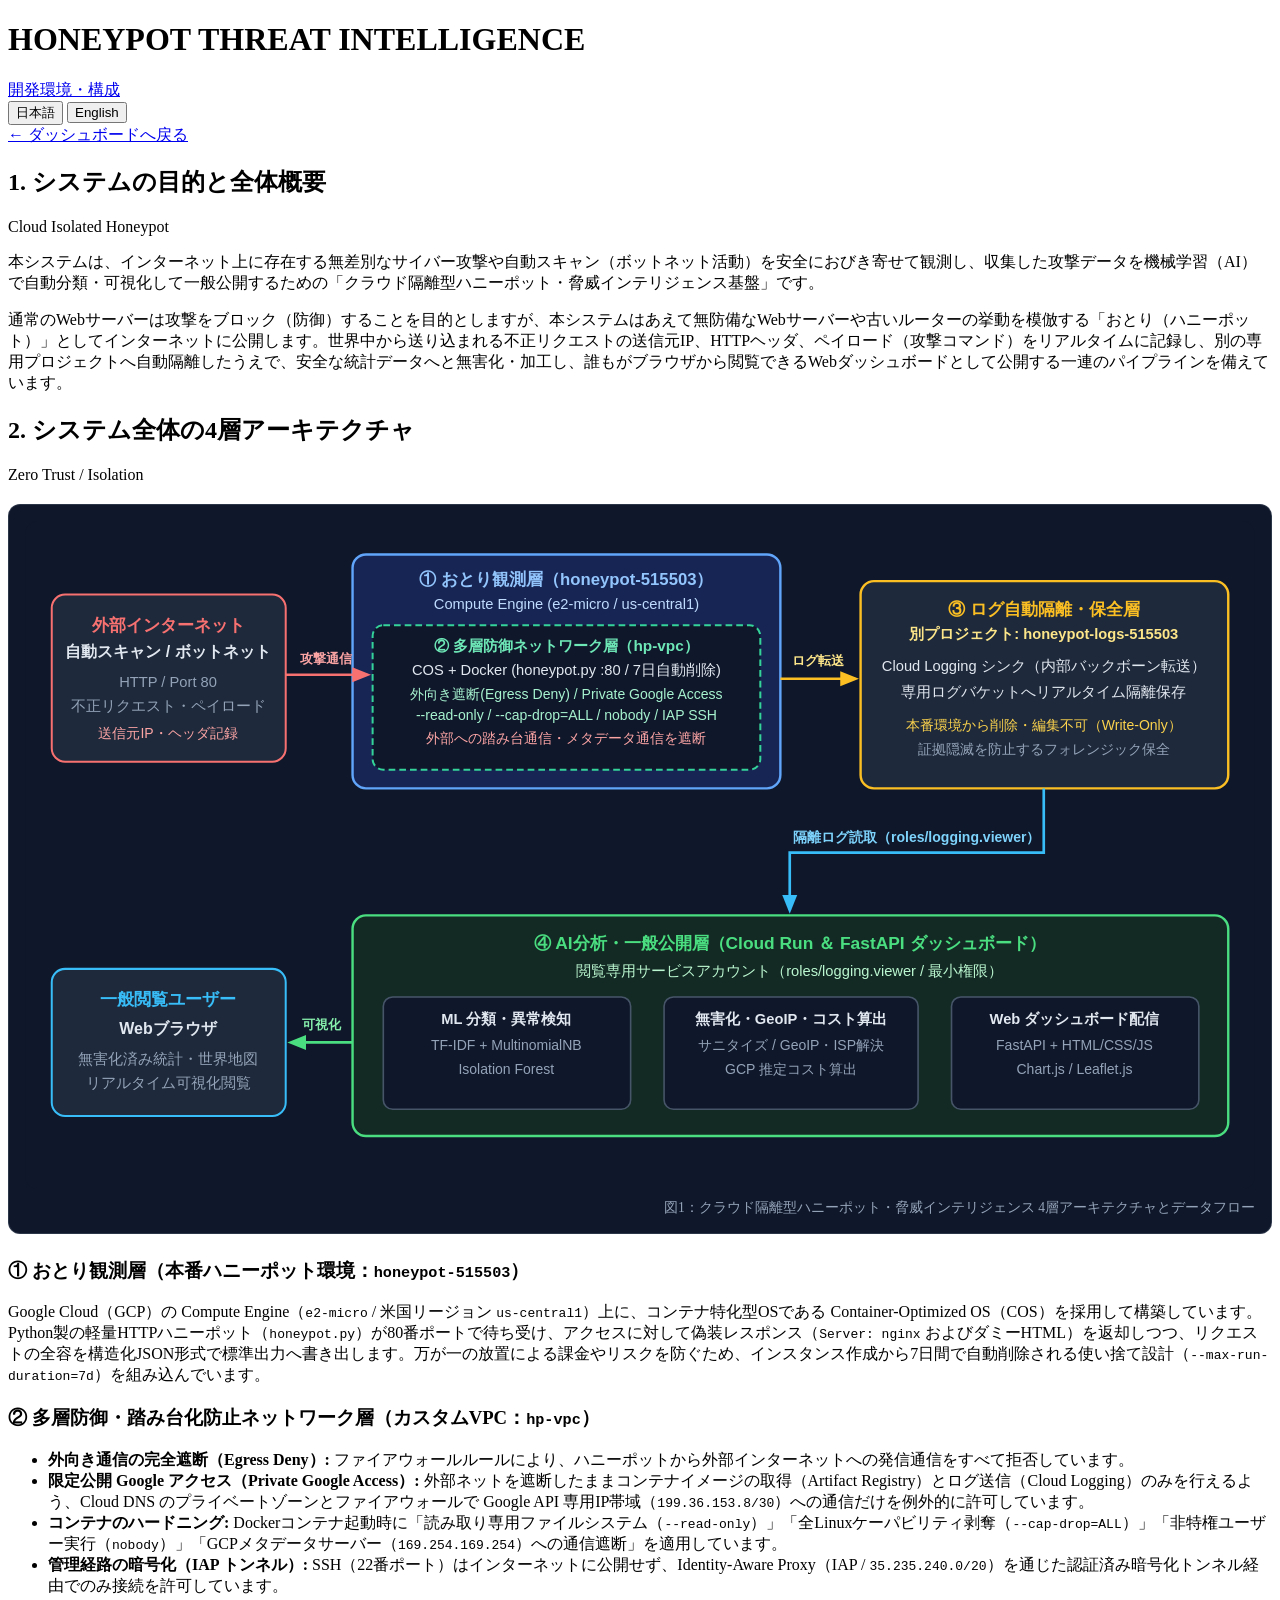
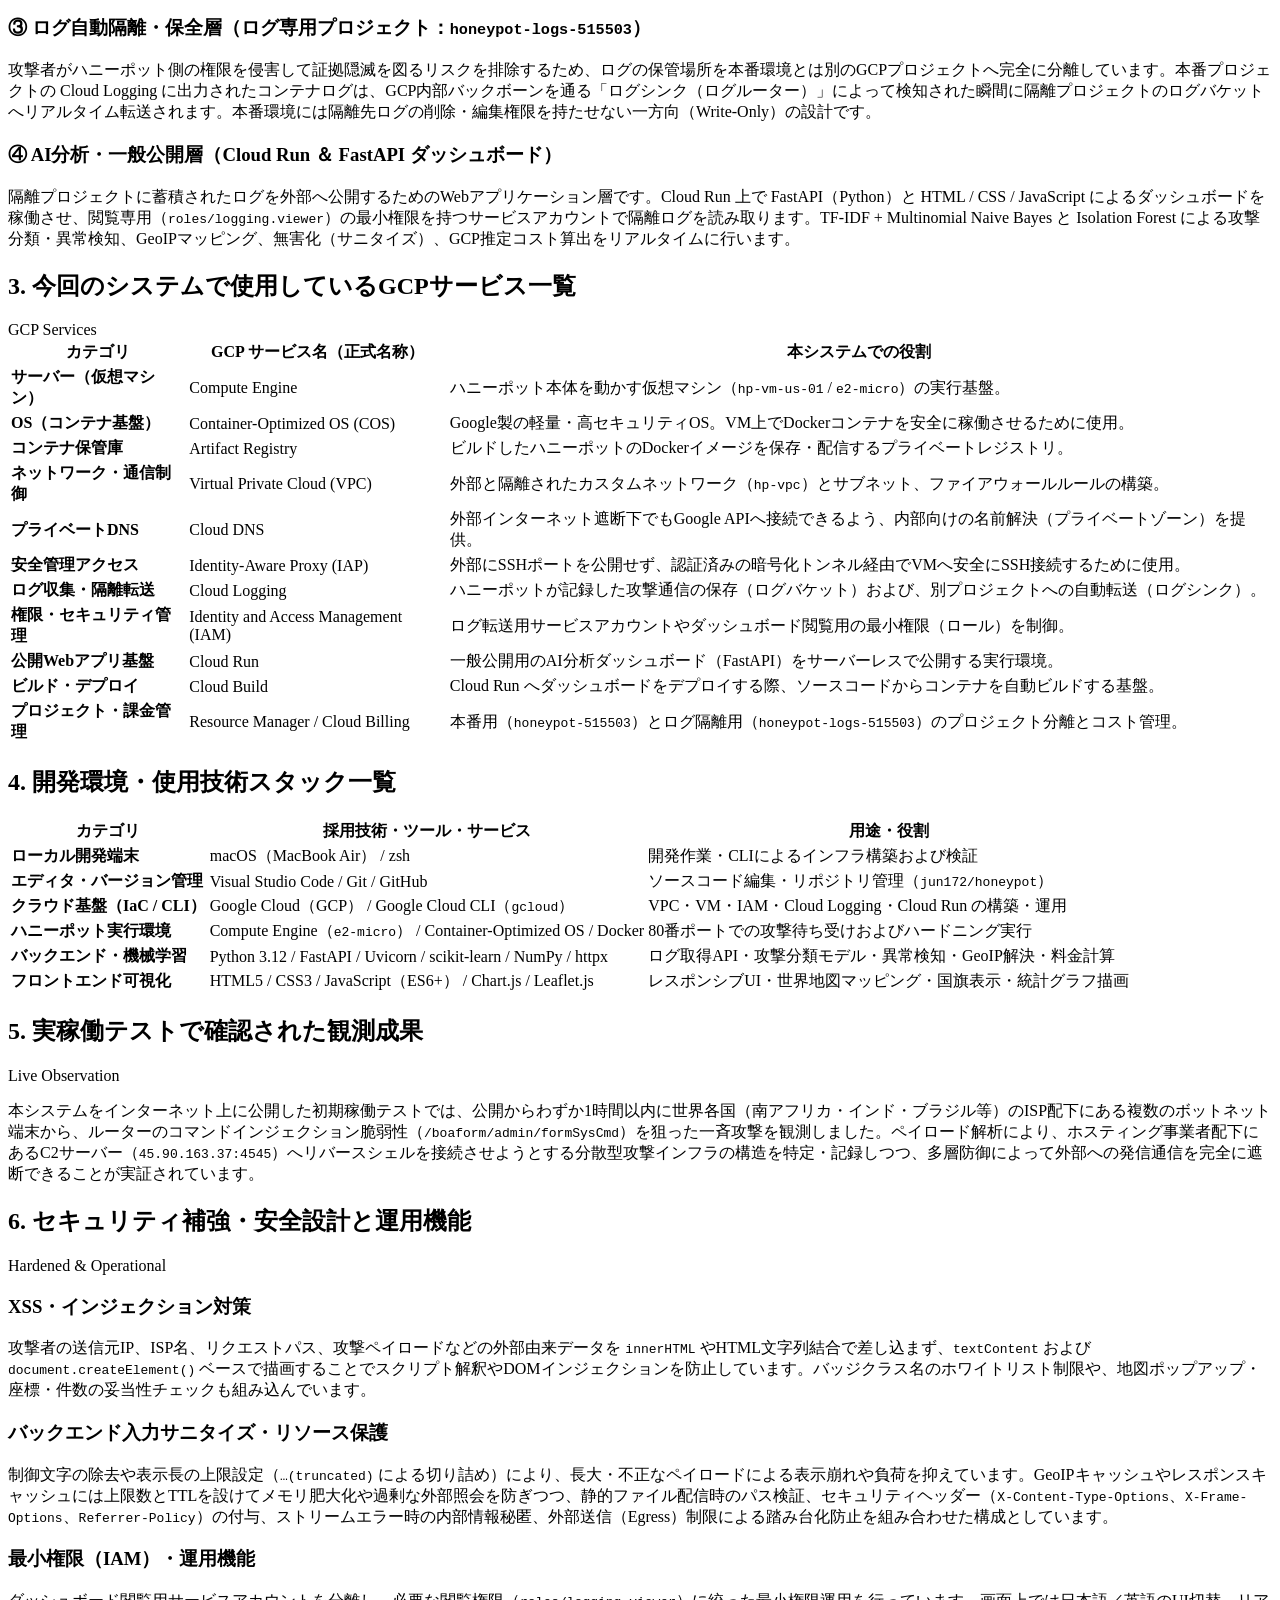
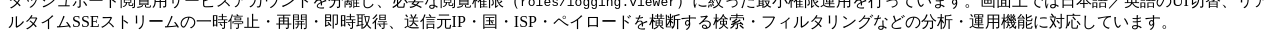
==== dashboard/static/environment.html @ f665087e "Initial commit: Honeypot dashboard and analyzer" ====
<!DOCTYPE html>
<html lang="ja">
<head>
  <meta charset="UTF-8" />
  <meta name="viewport" content="width=device-width, initial-scale=1.0" />
  <title>Development Environment & Architecture | Honeypot Threat Intelligence</title>
  <link rel="stylesheet" href="/static/style.css" />
  <link rel="icon" type="image/png" href="/static/AIWeb.png">
  <link rel="apple-touch-icon" href="/static/AIWeb.png?v=1">
  <style>
    .arch-diagram-wrap {
      margin: 1.25rem 0 1.5rem;
      padding: 1rem;
      background: #0f172a;
      border: 1px solid rgba(148, 163, 184, 0.22);
      border-radius: 12px;
      overflow-x: auto;
    }
    .arch-svg {
      display: block;
      width: 100%;
      min-width: 720px;
      height: auto;
      font-family: -apple-system, BlinkMacSystemFont, "Segoe UI", Roboto, "Hiragino Sans", "Noto Sans JP", sans-serif;
    }
    .arch-diagram-caption {
      margin-top: 0.6rem;
      font-size: 0.85rem;
      color: #94a3b8;
      text-align: right;
    }
  </style>
</head>
<body>
  <header class="topbar">
    <div class="brand">
      <span class="pulse-dot"></span>
      <h1>HONEYPOT THREAT INTELLIGENCE</h1>
      <nav class="nav-links" aria-label="Page navigation">
        <a href="/environment" class="nav-link active" data-i18n="nav_env">開発環境・構成</a>
      </nav>
    </div>
    <div class="controls">
      <div class="lang-switch" role="group" aria-label="Language switcher">
        <button id="lang-ja-btn" type="button" class="lang-btn active">日本語</button>
        <button id="lang-en-btn" type="button" class="lang-btn">English</button>
      </div>
      <a href="/" class="back-link" data-i18n="back_to_dash">← ダッシュボードへ戻る</a>
    </div>
  </header>

  <main class="container">
    <!-- 日本語コンテンツ -->
    <div id="env-content-ja" class="env-content">
      <section class="card">
        <div class="card-header">
          <h2>1. システムの目的と全体概要</h2>
          <span class="badge badge-info">Cloud Isolated Honeypot</span>
        </div>
        <p class="doc-lead">
          本システムは、インターネット上に存在する無差別なサイバー攻撃や自動スキャン（ボットネット活動）を安全におびき寄せて観測し、収集した攻撃データを機械学習（AI）で自動分類・可視化して一般公開するための「クラウド隔離型ハニーポット・脅威インテリジェンス基盤」です。
        </p>
        <p class="doc-body">
          通常のWebサーバーは攻撃をブロック（防御）することを目的としますが、本システムはあえて無防備なWebサーバーや古いルーターの挙動を模倣する「おとり（ハニーポット）」としてインターネットに公開します。世界中から送り込まれる不正リクエストの送信元IP、HTTPヘッダ、ペイロード（攻撃コマンド）をリアルタイムに記録し、別の専用プロジェクトへ自動隔離したうえで、安全な統計データへと無害化・加工し、誰もがブラウザから閲覧できるWebダッシュボードとして公開する一連のパイプラインを備えています。
        </p>
      </section>

      <section class="card">
        <div class="card-header">
          <h2>2. システム全体の4層アーキテクチャ</h2>
          <span class="badge badge-success">Zero Trust / Isolation</span>
        </div>

        <!-- インライン SVG 図解（日本語） -->
        <div class="arch-diagram-wrap" role="img" aria-label="システム全体の4層アーキテクチャ図">
          <svg class="arch-svg" viewBox="0 0 920 500" xmlns="http://www.w3.org/2000/svg">
            <defs>
              <marker id="arrow-cyan-ja" viewBox="0 0 10 10" refX="8" refY="5" markerWidth="7" markerHeight="7" orient="auto-start-reverse">
                <path d="M 0 1 L 10 5 L 0 9 z" fill="#38bdf8" />
              </marker>
              <marker id="arrow-red-ja" viewBox="0 0 10 10" refX="8" refY="5" markerWidth="7" markerHeight="7" orient="auto-start-reverse">
                <path d="M 0 1 L 10 5 L 0 9 z" fill="#f87171" />
              </marker>
              <marker id="arrow-green-ja" viewBox="0 0 10 10" refX="8" refY="5" markerWidth="7" markerHeight="7" orient="auto-start-reverse">
                <path d="M 0 1 L 10 5 L 0 9 z" fill="#4ade80" />
              </marker>
              <marker id="arrow-amber-ja" viewBox="0 0 10 10" refX="8" refY="5" markerWidth="7" markerHeight="7" orient="auto-start-reverse">
                <path d="M 0 1 L 10 5 L 0 9 z" fill="#fbbf24" />
              </marker>
            </defs>

            <!-- 背景グリッド装飾 -->
            <rect x="0" y="0" width="920" height="500" rx="10" fill="#0f172a" />

            <!-- 左側：外部攻撃者 / ボットネット -->
            <rect x="20" y="55" width="175" height="125" rx="10" fill="#1e293b" stroke="#f87171" stroke-width="1.5" />
            <text x="107" y="82" fill="#f87171" font-size="13" font-weight="700" text-anchor="middle">外部インターネット</text>
            <text x="107" y="102" fill="#e2e8f0" font-size="12" font-weight="600" text-anchor="middle">自動スキャン / ボットネット</text>
            <text x="107" y="124" fill="#94a3b8" font-size="11" text-anchor="middle">HTTP / Port 80</text>
            <text x="107" y="142" fill="#94a3b8" font-size="11" text-anchor="middle">不正リクエスト・ペイロード</text>
            <text x="107" y="162" fill="#fca5a5" font-size="10.5" text-anchor="middle">送信元IP・ヘッダ記録</text>

            <!-- 左下：一般閲覧ユーザー -->
            <rect x="20" y="335" width="175" height="110" rx="10" fill="#1e293b" stroke="#38bdf8" stroke-width="1.5" />
            <text x="107" y="362" fill="#38bdf8" font-size="13" font-weight="700" text-anchor="middle">一般閲覧ユーザー</text>
            <text x="107" y="384" fill="#e2e8f0" font-size="12" font-weight="600" text-anchor="middle">Webブラウザ</text>
            <text x="107" y="406" fill="#94a3b8" font-size="11" text-anchor="middle">無害化済み統計・世界地図</text>
            <text x="107" y="424" fill="#94a3b8" font-size="11" text-anchor="middle">リアルタイム可視化閲覧</text>

            <!-- ① おとり観測層（honeypot-515503） -->
            <rect x="245" y="25" width="320" height="175" rx="10" fill="#172554" stroke="#60a5fa" stroke-width="1.8" />
            <text x="405" y="48" fill="#93c5fd" font-size="12.5" font-weight="700" text-anchor="middle">① おとり観測層（honeypot-515503）</text>
            <text x="405" y="66" fill="#bfdbfe" font-size="11" text-anchor="middle">Compute Engine (e2-micro / us-central1)</text>

            <!-- ② 多層防御ネットワーク層（hp-vpc） -->
            <rect x="260" y="78" width="290" height="108" rx="8" fill="#0f172a" stroke="#34d399" stroke-width="1.5" stroke-dasharray="5 3" />
            <text x="405" y="97" fill="#6ee7b7" font-size="11.5" font-weight="700" text-anchor="middle">② 多層防御ネットワーク層（hp-vpc）</text>
            <text x="405" y="115" fill="#e2e8f0" font-size="11" text-anchor="middle">COS + Docker (honeypot.py :80 / 7日自動削除)</text>
            <text x="405" y="133" fill="#a7f3d0" font-size="10.5" text-anchor="middle">外向き遮断(Egress Deny) / Private Google Access</text>
            <text x="405" y="149" fill="#a7f3d0" font-size="10.5" text-anchor="middle">--read-only / --cap-drop=ALL / nobody / IAP SSH</text>
            <text x="405" y="166" fill="#fca5a5" font-size="10.5" text-anchor="middle">外部への踏み台通信・メタデータ通信を遮断</text>

            <!-- ③ ログ自動隔離・保全層（honeypot-logs-515503） -->
            <rect x="625" y="45" width="275" height="155" rx="10" fill="#1e293b" stroke="#fbbf24" stroke-width="1.8" />
            <text x="762" y="70" fill="#fbbf24" font-size="12.5" font-weight="700" text-anchor="middle">③ ログ自動隔離・保全層</text>
            <text x="762" y="88" fill="#fde68a" font-size="11" font-weight="600" text-anchor="middle">別プロジェクト: honeypot-logs-515503</text>
            <text x="762" y="112" fill="#e2e8f0" font-size="11" text-anchor="middle">Cloud Logging シンク（内部バックボーン転送）</text>
            <text x="762" y="132" fill="#e2e8f0" font-size="11" text-anchor="middle">専用ログバケットへリアルタイム隔離保存</text>
            <text x="762" y="156" fill="#fcd34d" font-size="10.5" text-anchor="middle">本番環境から削除・編集不可（Write-Only）</text>
            <text x="762" y="174" fill="#94a3b8" font-size="10.5" text-anchor="middle">証拠隠滅を防止するフォレンジック保全</text>

            <!-- ④ AI分析・一般公開層（Cloud Run & FastAPI） -->
            <rect x="245" y="295" width="655" height="165" rx="10" fill="#132a24" stroke="#4ade80" stroke-width="1.8" />
            <text x="572" y="320" fill="#4ade80" font-size="13" font-weight="700" text-anchor="middle">④ AI分析・一般公開層（Cloud Run ＆ FastAPI ダッシュボード）</text>
            <text x="572" y="340" fill="#bbf7d0" font-size="11" text-anchor="middle">閲覧専用サービスアカウント（roles/logging.viewer / 最小権限）</text>

            <!-- 内部処理サブボックス -->
            <rect x="268" y="356" width="185" height="84" rx="7" fill="#0f172a" stroke="#475569" stroke-width="1.2" />
            <text x="360" y="376" fill="#e2e8f0" font-size="11" font-weight="700" text-anchor="middle">ML 分類・異常検知</text>
            <text x="360" y="396" fill="#94a3b8" font-size="10.5" text-anchor="middle">TF-IDF + MultinomialNB</text>
            <text x="360" y="414" fill="#94a3b8" font-size="10.5" text-anchor="middle">Isolation Forest</text>

            <rect x="478" y="356" width="190" height="84" rx="7" fill="#0f172a" stroke="#475569" stroke-width="1.2" />
            <text x="573" y="376" fill="#e2e8f0" font-size="11" font-weight="700" text-anchor="middle">無害化・GeoIP・コスト算出</text>
            <text x="573" y="396" fill="#94a3b8" font-size="10.5" text-anchor="middle">サニタイズ / GeoIP・ISP解決</text>
            <text x="573" y="414" fill="#94a3b8" font-size="10.5" text-anchor="middle">GCP 推定コスト算出</text>

            <rect x="693" y="356" width="185" height="84" rx="7" fill="#0f172a" stroke="#475569" stroke-width="1.2" />
            <text x="785" y="376" fill="#e2e8f0" font-size="11" font-weight="700" text-anchor="middle">Web ダッシュボード配信</text>
            <text x="785" y="396" fill="#94a3b8" font-size="10.5" text-anchor="middle">FastAPI + HTML/CSS/JS</text>
            <text x="785" y="414" fill="#94a3b8" font-size="10.5" text-anchor="middle">Chart.js / Leaflet.js</text>

            <!-- 矢印：攻撃者 -> おとり観測層 -->
            <line x1="195" y1="115" x2="256" y2="115" stroke="#f87171" stroke-width="2" marker-end="url(#arrow-red-ja)" />
            <text x="225" y="106" fill="#fca5a5" font-size="10" font-weight="600" text-anchor="middle">攻撃通信</text>

            <!-- 矢印：おとり観測層 -> ログ自動隔離層 -->
            <line x1="565" y1="118" x2="621" y2="118" stroke="#fbbf24" stroke-width="2" marker-end="url(#arrow-amber-ja)" />
            <text x="593" y="108" fill="#fde68a" font-size="9.8" font-weight="600" text-anchor="middle">ログ転送</text>

            <!-- 矢印：ログ自動隔離層 -> AI分析・公開層 -->
            <path d="M 762 200 L 762 248 L 572 248 L 572 291" fill="none" stroke="#38bdf8" stroke-width="2" marker-end="url(#arrow-cyan-ja)" />
            <text x="667" y="240" fill="#7dd3fc" font-size="10.5" font-weight="600" text-anchor="middle">隔離ログ読取（roles/logging.viewer）</text>

            <!-- 矢印：AI分析・公開層 -> 一般閲覧ユーザー -->
            <line x1="245" y1="390" x2="199" y2="390" stroke="#4ade80" stroke-width="2" marker-end="url(#arrow-green-ja)" />
            <text x="222" y="380" fill="#86efac" font-size="10" font-weight="600" text-anchor="middle">可視化</text>
          </svg>
          <div class="arch-diagram-caption">図1：クラウド隔離型ハニーポット・脅威インテリジェンス 4層アーキテクチャとデータフロー</div>
        </div>

        <div class="arch-grid">
          <div class="arch-box">
            <h3>① おとり観測層（本番ハニーポット環境：<code>honeypot-515503</code>）</h3>
            <p>
              Google Cloud（GCP）の Compute Engine（<code>e2-micro</code> / 米国リージョン <code>us-central1</code>）上に、コンテナ特化型OSである Container-Optimized OS（COS）を採用して構築しています。Python製の軽量HTTPハニーポット（<code>honeypot.py</code>）が80番ポートで待ち受け、アクセスに対して偽装レスポンス（<code>Server: nginx</code> およびダミーHTML）を返却しつつ、リクエストの全容を構造化JSON形式で標準出力へ書き出します。万が一の放置による課金やリスクを防ぐため、インスタンス作成から7日間で自動削除される使い捨て設計（<code>--max-run-duration=7d</code>）を組み込んでいます。
            </p>
          </div>
          <div class="arch-box">
            <h3>② 多層防御・踏み台化防止ネットワーク層（カスタムVPC：<code>hp-vpc</code>）</h3>
            <ul>
              <li><strong>外向き通信の完全遮断（Egress Deny）:</strong> ファイアウォールルールにより、ハニーポットから外部インターネットへの発信通信をすべて拒否しています。</li>
              <li><strong>限定公開 Google アクセス（Private Google Access）:</strong> 外部ネットを遮断したままコンテナイメージの取得（Artifact Registry）とログ送信（Cloud Logging）のみを行えるよう、Cloud DNS のプライベートゾーンとファイアウォールで Google API 専用IP帯域（<code>199.36.153.8/30</code>）への通信だけを例外的に許可しています。</li>
              <li><strong>コンテナのハードニング:</strong> Dockerコンテナ起動時に「読み取り専用ファイルシステム（<code>--read-only</code>）」「全Linuxケーパビリティ剥奪（<code>--cap-drop=ALL</code>）」「非特権ユーザー実行（<code>nobody</code>）」「GCPメタデータサーバー（<code>169.254.169.254</code>）への通信遮断」を適用しています。</li>
              <li><strong>管理経路の暗号化（IAP トンネル）:</strong> SSH（22番ポート）はインターネットに公開せず、Identity-Aware Proxy（IAP / <code>35.235.240.0/20</code>）を通じた認証済み暗号化トンネル経由でのみ接続を許可しています。</li>
            </ul>
          </div>
          <div class="arch-box">
            <h3>③ ログ自動隔離・保全層（ログ専用プロジェクト：<code>honeypot-logs-515503</code>）</h3>
            <p>
              攻撃者がハニーポット側の権限を侵害して証拠隠滅を図るリスクを排除するため、ログの保管場所を本番環境とは別のGCPプロジェクトへ完全に分離しています。本番プロジェクトの Cloud Logging に出力されたコンテナログは、GCP内部バックボーンを通る「ログシンク（ログルーター）」によって検知された瞬間に隔離プロジェクトのログバケットへリアルタイム転送されます。本番環境には隔離先ログの削除・編集権限を持たせない一方向（Write-Only）の設計です。
            </p>
          </div>
          <div class="arch-box">
            <h3>④ AI分析・一般公開層（Cloud Run ＆ FastAPI ダッシュボード）</h3>
            <p>
              隔離プロジェクトに蓄積されたログを外部へ公開するためのWebアプリケーション層です。Cloud Run 上で FastAPI（Python）と HTML / CSS / JavaScript によるダッシュボードを稼働させ、閲覧専用（<code>roles/logging.viewer</code>）の最小権限を持つサービスアカウントで隔離ログを読み取ります。TF-IDF + Multinomial Naive Bayes と Isolation Forest による攻撃分類・異常検知、GeoIPマッピング、無害化（サニタイズ）、GCP推定コスト算出をリアルタイムに行います。
            </p>
          </div>
        </div>
      </section>

      <section class="card">
        <div class="card-header">
          <h2>3. 今回のシステムで使用しているGCPサービス一覧</h2>
          <span class="badge badge-info">GCP Services</span>
        </div>
        <div class="table-wrap">
          <table>
            <thead>
              <tr>
                <th>カテゴリ</th>
                <th>GCP サービス名（正式名称）</th>
                <th>本システムでの役割</th>
              </tr>
            </thead>
            <tbody>
              <tr>
                <td><strong>サーバー（仮想マシン）</strong></td>
                <td>Compute Engine</td>
                <td>ハニーポット本体を動かす仮想マシン（<code>hp-vm-us-01</code> / <code>e2-micro</code>）の実行基盤。</td>
              </tr>
              <tr>
                <td><strong>OS（コンテナ基盤）</strong></td>
                <td>Container-Optimized OS (COS)</td>
                <td>Google製の軽量・高セキュリティOS。VM上でDockerコンテナを安全に稼働させるために使用。</td>
              </tr>
              <tr>
                <td><strong>コンテナ保管庫</strong></td>
                <td>Artifact Registry</td>
                <td>ビルドしたハニーポットのDockerイメージを保存・配信するプライベートレジストリ。</td>
              </tr>
              <tr>
                <td><strong>ネットワーク・通信制御</strong></td>
                <td>Virtual Private Cloud (VPC)</td>
                <td>外部と隔離されたカスタムネットワーク（<code>hp-vpc</code>）とサブネット、ファイアウォールルールの構築。</td>
              </tr>
              <tr>
                <td><strong>プライベートDNS</strong></td>
                <td>Cloud DNS</td>
                <td>外部インターネット遮断下でもGoogle APIへ接続できるよう、内部向けの名前解決（プライベートゾーン）を提供。</td>
              </tr>
              <tr>
                <td><strong>安全管理アクセス</strong></td>
                <td>Identity-Aware Proxy (IAP)</td>
                <td>外部にSSHポートを公開せず、認証済みの暗号化トンネル経由でVMへ安全にSSH接続するために使用。</td>
              </tr>
              <tr>
                <td><strong>ログ収集・隔離転送</strong></td>
                <td>Cloud Logging</td>
                <td>ハニーポットが記録した攻撃通信の保存（ログバケット）および、別プロジェクトへの自動転送（ログシンク）。</td>
              </tr>
              <tr>
                <td><strong>権限・セキュリティ管理</strong></td>
                <td>Identity and Access Management (IAM)</td>
                <td>ログ転送用サービスアカウントやダッシュボード閲覧用の最小権限（ロール）を制御。</td>
              </tr>
              <tr>
                <td><strong>公開Webアプリ基盤</strong></td>
                <td>Cloud Run</td>
                <td>一般公開用のAI分析ダッシュボード（FastAPI）をサーバーレスで公開する実行環境。</td>
              </tr>
              <tr>
                <td><strong>ビルド・デプロイ</strong></td>
                <td>Cloud Build </td>
                <td>Cloud Run へダッシュボードをデプロイする際、ソースコードからコンテナを自動ビルドする基盤。</td>
              </tr>
              <tr>
                <td><strong>プロジェクト・課金管理</strong></td>
                <td>Resource Manager / Cloud Billing</td>
                <td>本番用（<code>honeypot-515503</code>）とログ隔離用（<code>honeypot-logs-515503</code>）のプロジェクト分離とコスト管理。</td>
              </tr>
            </tbody>
          </table>
        </div>
      </section>

      <section class="card">
        <div class="card-header">
          <h2>4. 開発環境・使用技術スタック一覧</h2>
        </div>
        <div class="table-wrap">
          <table>
            <thead>
              <tr>
                <th>カテゴリ</th>
                <th>採用技術・ツール・サービス</th>
                <th>用途・役割</th>
              </tr>
            </thead>
            <tbody>
              <tr>
                <td><strong>ローカル開発端末</strong></td>
                <td>macOS（MacBook Air） / zsh</td>
                <td>開発作業・CLIによるインフラ構築および検証</td>
              </tr>
              <tr>
                <td><strong>エディタ・バージョン管理</strong></td>
                <td>Visual Studio Code / Git / GitHub</td>
                <td>ソースコード編集・リポジトリ管理（<code>jun172/honeypot</code>）</td>
              </tr>
              <tr>
                <td><strong>クラウド基盤（IaC / CLI）</strong></td>
                <td>Google Cloud（GCP） / Google Cloud CLI（<code>gcloud</code>）</td>
                <td>VPC・VM・IAM・Cloud Logging・Cloud Run の構築・運用</td>
              </tr>
              <tr>
                <td><strong>ハニーポット実行環境</strong></td>
                <td>Compute Engine（<code>e2-micro</code>） / Container-Optimized OS / Docker</td>
                <td>80番ポートでの攻撃待ち受けおよびハードニング実行</td>
              </tr>
              <tr>
                <td><strong>バックエンド・機械学習</strong></td>
                <td>Python 3.12 / FastAPI / Uvicorn / scikit-learn / NumPy / httpx</td>
                <td>ログ取得API・攻撃分類モデル・異常検知・GeoIP解決・料金計算</td>
              </tr>
              <tr>
                <td><strong>フロントエンド可視化</strong></td>
                <td>HTML5 / CSS3 / JavaScript（ES6+） / Chart.js / Leaflet.js</td>
                <td>レスポンシブUI・世界地図マッピング・国旗表示・統計グラフ描画</td>
              </tr>
            </tbody>
          </table>
        </div>
      </section>

      <section class="card">
        <div class="card-header">
          <h2>5. 実稼働テストで確認された観測成果</h2>
          <span class="badge badge-danger">Live Observation</span>
        </div>
        <p class="doc-body">
          本システムをインターネット上に公開した初期稼働テストでは、公開からわずか1時間以内に世界各国（南アフリカ・インド・ブラジル等）のISP配下にある複数のボットネット端末から、ルーターのコマンドインジェクション脆弱性（<code>/boaform/admin/formSysCmd</code>）を狙った一斉攻撃を観測しました。ペイロード解析により、ホスティング事業者配下にあるC2サーバー（<code>45.90.163.37:4545</code>）へリバースシェルを接続させようとする分散型攻撃インフラの構造を特定・記録しつつ、多層防御によって外部への発信通信を完全に遮断できることが実証されています。
        </p>
      </section>

      <section class="card">
        <div class="card-header">
          <h2>6. セキュリティ補強・安全設計と運用機能</h2>
          <span class="badge badge-success">Hardened &amp; Operational</span>
        </div>
        <div class="arch-grid">
          <div class="arch-box">
            <h3>XSS・インジェクション対策</h3>
            <p>
              攻撃者の送信元IP、ISP名、リクエストパス、攻撃ペイロードなどの外部由来データを <code>innerHTML</code> やHTML文字列結合で差し込まず、<code>textContent</code> および <code>document.createElement()</code> ベースで描画することでスクリプト解釈やDOMインジェクションを防止しています。バッジクラス名のホワイトリスト制限や、地図ポップアップ・座標・件数の妥当性チェックも組み込んでいます。
            </p>
          </div>
          <div class="arch-box">
            <h3>バックエンド入力サニタイズ・リソース保護</h3>
            <p>
              制御文字の除去や表示長の上限設定（<code>…(truncated)</code> による切り詰め）により、長大・不正なペイロードによる表示崩れや負荷を抑えています。GeoIPキャッシュやレスポンスキャッシュには上限数とTTLを設けてメモリ肥大化や過剰な外部照会を防ぎつつ、静的ファイル配信時のパス検証、セキュリティヘッダー（<code>X-Content-Type-Options</code>、<code>X-Frame-Options</code>、<code>Referrer-Policy</code>）の付与、ストリームエラー時の内部情報秘匿、外部送信（Egress）制限による踏み台化防止を組み合わせた構成としています。
            </p>
          </div>
          <div class="arch-box">
            <h3>最小権限（IAM）・運用機能</h3>
            <p>
              ダッシュボード閲覧用サービスアカウントを分離し、必要な閲覧権限（<code>roles/logging.viewer</code>）に絞った最小権限運用を行っています。画面上では日本語／英語のUI切替、リアルタイムSSEストリームの一時停止・再開・即時取得、送信元IP・国・ISP・ペイロードを横断する検索・フィルタリングなどの分析・運用機能に対応しています。
            </p>
          </div>
        </div>
      </section>
    </div>

    <!-- 英語コンテンツ -->
    <div id="env-content-en" class="env-content" style="display: none;">
      <section class="card">
        <div class="card-header">
          <h2>1. Purpose & System Overview</h2>
          <span class="badge badge-info">Cloud Isolated Honeypot</span>
        </div>
        <p class="doc-lead">
          This system is a cloud-isolated honeypot and threat intelligence platform designed to safely attract and observe indiscriminate cyberattacks and automated botnet scans on the internet, classify and score threats using machine learning, and visualize sanitized telemetry on a web dashboard.
        </p>
        <p class="doc-body">
          While typical web servers aim to block attacks, this system intentionally exposes a decoy web/router endpoint (<code>honeypot.py</code>) to capture real-world source IPs, HTTP headers, and exploit payloads in real time. Captured events are automatically routed to an isolated logging project, sanitized for safe public display, and streamed to a responsive FastAPI + Leaflet.js + Chart.js dashboard.
        </p>
      </section>

      <section class="card">
        <div class="card-header">
          <h2>2. Four-Layer Architecture</h2>
          <span class="badge badge-success">Zero Trust / Isolation</span>
        </div>

        <!-- インライン SVG 図解（英語） -->
        <div class="arch-diagram-wrap" role="img" aria-label="Four-Layer System Architecture Diagram">
          <svg class="arch-svg" viewBox="0 0 920 500" xmlns="http://www.w3.org/2000/svg">
            <defs>
              <marker id="arrow-cyan-en" viewBox="0 0 10 10" refX="8" refY="5" markerWidth="7" markerHeight="7" orient="auto-start-reverse">
                <path d="M 0 1 L 10 5 L 0 9 z" fill="#38bdf8" />
              </marker>
              <marker id="arrow-red-en" viewBox="0 0 10 10" refX="8" refY="5" markerWidth="7" markerHeight="7" orient="auto-start-reverse">
                <path d="M 0 1 L 10 5 L 0 9 z" fill="#f87171" />
              </marker>
              <marker id="arrow-green-en" viewBox="0 0 10 10" refX="8" refY="5" markerWidth="7" markerHeight="7" orient="auto-start-reverse">
                <path d="M 0 1 L 10 5 L 0 9 z" fill="#4ade80" />
              </marker>
              <marker id="arrow-amber-en" viewBox="0 0 10 10" refX="8" refY="5" markerWidth="7" markerHeight="7" orient="auto-start-reverse">
                <path d="M 0 1 L 10 5 L 0 9 z" fill="#fbbf24" />
              </marker>
            </defs>

            <rect x="0" y="0" width="920" height="500" rx="10" fill="#0f172a" />

            <!-- Left Top: External Scanners / Botnets -->
            <rect x="20" y="55" width="175" height="125" rx="10" fill="#1e293b" stroke="#f87171" stroke-width="1.5" />
            <text x="107" y="82" fill="#f87171" font-size="13" font-weight="700" text-anchor="middle">External Internet</text>
            <text x="107" y="102" fill="#e2e8f0" font-size="12" font-weight="600" text-anchor="middle">Scanners &amp; Botnets</text>
            <text x="107" y="124" fill="#94a3b8" font-size="11" text-anchor="middle">HTTP / Port 80</text>
            <text x="107" y="142" fill="#94a3b8" font-size="11" text-anchor="middle">Exploit Payloads</text>
            <text x="107" y="162" fill="#fca5a5" font-size="10.5" text-anchor="middle">Source IP &amp; Headers</text>

            <!-- Left Bottom: Public Viewers -->
            <rect x="20" y="335" width="175" height="110" rx="10" fill="#1e293b" stroke="#38bdf8" stroke-width="1.5" />
            <text x="107" y="362" fill="#38bdf8" font-size="13" font-weight="700" text-anchor="middle">Public Viewers</text>
            <text x="107" y="384" fill="#e2e8f0" font-size="12" font-weight="600" text-anchor="middle">Web Browser</text>
            <text x="107" y="406" fill="#94a3b8" font-size="11" text-anchor="middle">Sanitized Telemetry</text>
            <text x="107" y="424" fill="#94a3b8" font-size="11" text-anchor="middle">Map &amp; Live SSE Stream</text>

            <!-- Layer 1: Decoy Observation Layer -->
            <rect x="245" y="25" width="320" height="175" rx="10" fill="#172554" stroke="#60a5fa" stroke-width="1.8" />
            <text x="405" y="48" fill="#93c5fd" font-size="12.5" font-weight="700" text-anchor="middle">1. Decoy Observation (honeypot-515503)</text>
            <text x="405" y="66" fill="#bfdbfe" font-size="11" text-anchor="middle">Compute Engine (e2-micro / us-central1)</text>

            <!-- Layer 2: Defense-in-Depth Network Layer -->
            <rect x="260" y="78" width="290" height="108" rx="8" fill="#0f172a" stroke="#34d399" stroke-width="1.5" stroke-dasharray="5 3" />
            <text x="405" y="97" fill="#6ee7b7" font-size="11.5" font-weight="700" text-anchor="middle">2. Network Isolation Layer (hp-vpc)</text>
            <text x="405" y="115" fill="#e2e8f0" font-size="11" text-anchor="middle">COS + Docker (honeypot.py :80 / 7d TTL)</text>
            <text x="405" y="133" fill="#a7f3d0" font-size="10.5" text-anchor="middle">Egress Deny / Private Google Access</text>
            <text x="405" y="149" fill="#a7f3d0" font-size="10.5" text-anchor="middle">--read-only / --cap-drop=ALL / nobody / IAP</text>
            <text x="405" y="166" fill="#fca5a5" font-size="10.5" text-anchor="middle">Outbound Pivot &amp; Metadata Blocked</text>

            <!-- Layer 3: Log Isolation & Preservation Layer -->
            <rect x="625" y="45" width="275" height="155" rx="10" fill="#1e293b" stroke="#fbbf24" stroke-width="1.8" />
            <text x="762" y="70" fill="#fbbf24" font-size="12.5" font-weight="700" text-anchor="middle">3. Log Isolation Layer</text>
            <text x="762" y="88" fill="#fde68a" font-size="11" font-weight="600" text-anchor="middle">Project: honeypot-logs-515503</text>
            <text x="762" y="112" fill="#e2e8f0" font-size="11" text-anchor="middle">Cloud Logging Sink (Internal Backbone)</text>
            <text x="762" y="132" fill="#e2e8f0" font-size="11" text-anchor="middle">Real-Time Isolated Log Bucket</text>
            <text x="762" y="156" fill="#fcd34d" font-size="10.5" text-anchor="middle">Write-Only from Honeypot (No Delete)</text>
            <text x="762" y="174" fill="#94a3b8" font-size="10.5" text-anchor="middle">Tamper-Resistant Forensic Storage</text>

            <!-- Layer 4: AI Analytics & Visualization Layer -->
            <rect x="245" y="295" width="655" height="165" rx="10" fill="#132a24" stroke="#4ade80" stroke-width="1.8" />
            <text x="572" y="320" fill="#4ade80" font-size="13" font-weight="700" text-anchor="middle">4. AI Analytics &amp; Visualization (Cloud Run &amp; FastAPI)</text>
            <text x="572" y="340" fill="#bbf7d0" font-size="11" text-anchor="middle">Least-Privilege Viewer SA (roles/logging.viewer)</text>

            <rect x="268" y="356" width="185" height="84" rx="7" fill="#0f172a" stroke="#475569" stroke-width="1.2" />
            <text x="360" y="376" fill="#e2e8f0" font-size="11" font-weight="700" text-anchor="middle">ML &amp; Anomaly Scoring</text>
            <text x="360" y="396" fill="#94a3b8" font-size="10.5" text-anchor="middle">TF-IDF + MultinomialNB</text>
            <text x="360" y="414" fill="#94a3b8" font-size="10.5" text-anchor="middle">Isolation Forest</text>

            <rect x="478" y="356" width="190" height="84" rx="7" fill="#0f172a" stroke="#475569" stroke-width="1.2" />
            <text x="573" y="376" fill="#e2e8f0" font-size="11" font-weight="700" text-anchor="middle">Sanitize, GeoIP &amp; Cost</text>
            <text x="573" y="396" fill="#94a3b8" font-size="10.5" text-anchor="middle">Field Sanitization &amp; GeoIP</text>
            <text x="573" y="414" fill="#94a3b8" font-size="10.5" text-anchor="middle">GCP Cost Estimation</text>

            <rect x="693" y="356" width="185" height="84" rx="7" fill="#0f172a" stroke="#475569" stroke-width="1.2" />
            <text x="785" y="376" fill="#e2e8f0" font-size="11" font-weight="700" text-anchor="middle">Dashboard UI</text>
            <text x="785" y="396" fill="#94a3b8" font-size="10.5" text-anchor="middle">FastAPI + HTML/CSS/JS</text>
            <text x="785" y="414" fill="#94a3b8" font-size="10.5" text-anchor="middle">Chart.js / Leaflet.js</text>

            <!-- Arrows -->
            <line x1="195" y1="115" x2="256" y2="115" stroke="#f87171" stroke-width="2" marker-end="url(#arrow-red-en)" />
            <text x="225" y="106" fill="#fca5a5" font-size="10" font-weight="600" text-anchor="middle">Attack</text>

            <line x1="565" y1="118" x2="621" y2="118" stroke="#fbbf24" stroke-width="2" marker-end="url(#arrow-amber-en)" />
            <text x="593" y="108" fill="#fde68a" font-size="9.8" font-weight="600" text-anchor="middle">Log Sink</text>

            <path d="M 762 200 L 762 248 L 572 248 L 572 291" fill="none" stroke="#38bdf8" stroke-width="2" marker-end="url(#arrow-cyan-en)" />
            <text x="667" y="240" fill="#7dd3fc" font-size="10.5" font-weight="600" text-anchor="middle">Read Logs (roles/logging.viewer)</text>

            <line x1="245" y1="390" x2="199" y2="390" stroke="#4ade80" stroke-width="2" marker-end="url(#arrow-green-en)" />
            <text x="222" y="380" fill="#86efac" font-size="10" font-weight="600" text-anchor="middle">Stream</text>
          </svg>
          <div class="arch-diagram-caption">Figure 1: Four-Layer Cloud-Isolated Honeypot &amp; Threat Intelligence Architecture</div>
        </div>

        <div class="arch-grid">
          <div class="arch-box">
            <h3>1. Decoy Observation Layer (Production Honeypot: <code>honeypot-515503</code>)</h3>
            <p>
              Built on Google Cloud Compute Engine (<code>e2-micro</code> in <code>us-central1</code>) running Container-Optimized OS (COS). A lightweight Python HTTP honeypot listens on port 80, returns a plausible decoy response (<code>Server: nginx</code> and dummy HTML), and emits structured JSON logs to stdout with an automatic 7-day maximum run duration (<code>--max-run-duration=7d</code>).
            </p>
          </div>
          <div class="arch-box">
            <h3>2. Defense-in-Depth Network Layer (Custom VPC: <code>hp-vpc</code>)</h3>
            <ul>
              <li><strong>Outbound Egress Deny:</strong> Firewall rules block general outbound internet traffic from the honeypot so it cannot be abused as a pivot or DDoS source.</li>
              <li><strong>Private Google Access:</strong> Private DNS and firewall allow-rules restrict traffic solely to Google APIs VIP (<code>199.36.153.8/30</code>) for pulling container images from Artifact Registry and writing Cloud Logging entries.</li>
              <li><strong>Container Hardening:</strong> Runs with a read-only root filesystem (<code>--read-only</code>), all Linux capabilities dropped (<code>--cap-drop=ALL</code>), non-root user (<code>nobody</code>), and blocked access to the GCE metadata endpoint (<code>169.254.169.254</code>).</li>
              <li><strong>Encrypted Management via IAP:</strong> Direct public SSH (port 22) is closed; administrative access is permitted only through Identity-Aware Proxy (IAP / <code>35.235.240.0/20</code>).</li>
            </ul>
          </div>
          <div class="arch-box">
            <h3>3. Log Isolation & Preservation Layer (<code>honeypot-logs-515503</code>)</h3>
            <p>
              Logs are routed via a Cloud Logging sink over Google's internal backbone to a separate log-isolation GCP project. The honeypot runtime has no permission to alter or delete isolated logs, preserving forensic integrity even if the decoy container is compromised.
            </p>
          </div>
          <div class="arch-box">
            <h3>4. AI Analytics & Visualization Layer (Cloud Run & FastAPI)</h3>
            <p>
              A FastAPI backend running on Cloud Run reads isolated logs using a least-privilege viewer service account (<code>roles/logging.viewer</code>), performs TF-IDF + Multinomial Naive Bayes classification and Isolation Forest anomaly scoring, resolves GeoIP/ISP metadata, sanitizes sensitive fields, and streams live updates via Server-Sent Events (SSE).
            </p>
          </div>
        </div>
      </section>

      <section class="card">
        <div class="card-header">
          <h2>3. GCP Services Used in This System</h2>
          <span class="badge badge-info">GCP Services</span>
        </div>
        <div class="table-wrap">
          <table>
            <thead>
              <tr>
                <th>Category</th>
                <th>Google Cloud Service</th>
                <th>Role in This System</th>
              </tr>
            </thead>
            <tbody>
              <tr>
                <td><strong>Compute / VM</strong></td>
                <td>Compute Engine</td>
                <td>Execution runtime for the honeypot virtual machine (<code>hp-vm-us-01</code> / <code>e2-micro</code>).</td>
              </tr>
              <tr>
                <td><strong>Container OS</strong></td>
                <td>Container-Optimized OS (COS)</td>
                <td>Hardened, lightweight Google OS for running Docker containers securely on VMs.</td>
              </tr>
              <tr>
                <td><strong>Container Registry</strong></td>
                <td>Artifact Registry</td>
                <td>Private registry storing and serving built honeypot Docker container images.</td>
              </tr>
              <tr>
                <td><strong>Network & Firewall</strong></td>
                <td>Virtual Private Cloud (VPC)</td>
                <td>Isolated custom network (<code>hp-vpc</code>), subnets, and firewall rules.</td>
              </tr>
              <tr>
                <td><strong>Private DNS</strong></td>
                <td>Cloud DNS</td>
                <td>Internal name resolution (private zone) for reaching Google APIs without public internet egress.</td>
              </tr>
              <tr>
                <td><strong>Secure Access</strong></td>
                <td>Identity-Aware Proxy (IAP)</td>
                <td>Authenticated encrypted SSH tunnel access to VMs without exposing port 22 publicly.</td>
              </tr>
              <tr>
                <td><strong>Logging & Routing</strong></td>
                <td>Cloud Logging</td>
                <td>Log bucket storage for captured attack traffic and real-time log sink forwarding to an isolated project.</td>
              </tr>
              <tr>
                <td><strong>Access & Security</strong></td>
                <td>Identity and Access Management (IAM)</td>
                <td>Least-privilege roles for log sink service accounts and dashboard log readers.</td>
              </tr>
              <tr>
                <td><strong>Serverless Web</strong></td>
                <td>Cloud Run (Planned)</td>
                <td>Serverless runtime hosting the public FastAPI threat intelligence dashboard.</td>
              </tr>
              <tr>
                <td><strong>Build & Deploy</strong></td>
                <td>Cloud Build (Planned)</td>
                <td>Automated container image builder from source for Cloud Run deployments.</td>
              </tr>
              <tr>
                <td><strong>Projects & Billing</strong></td>
                <td>Resource Manager / Cloud Billing</td>
                <td>Project separation (<code>honeypot-515503</code> and <code>honeypot-logs-515503</code>) and cost governance.</td>
              </tr>
            </tbody>
          </table>
        </div>
      </section>

      <section class="card">
        <div class="card-header">
          <h2>4. Development Environment & Tech Stack</h2>
        </div>
        <div class="table-wrap">
          <table>
            <thead>
              <tr>
                <th>Category</th>
                <th>Technologies / Tools / Services</th>
                <th>Role</th>
              </tr>
            </thead>
            <tbody>
              <tr>
                <td><strong>Local Workstation</strong></td>
                <td>macOS (MacBook Air) / zsh</td>
                <td>Local development, CLI provisioning, and verification</td>
              </tr>
              <tr>
                <td><strong>Editor & Source Control</strong></td>
                <td>Visual Studio Code / Git / GitHub</td>
                <td>Code authoring and repository management (<code>jun172/honeypot</code>)</td>
              </tr>
              <tr>
                <td><strong>Cloud Platform & CLI</strong></td>
                <td>Google Cloud (GCP) / Google Cloud CLI (<code>gcloud</code>)</td>
                <td>VPC, Compute Engine, IAM, Cloud Logging, and Cloud Run operations</td>
              </tr>
              <tr>
                <td><strong>Honeypot Runtime</strong></td>
                <td>Compute Engine (<code>e2-micro</code>) / Container-Optimized OS / Docker</td>
                <td>Port 80 decoy listener and hardened container execution</td>
              </tr>
              <tr>
                <td><strong>Backend & Machine Learning</strong></td>
                <td>Python 3.12 / FastAPI / Uvicorn / scikit-learn / NumPy / httpx</td>
                <td>Log ingestion API, ML classifier, anomaly detector, GeoIP batch lookup, cost estimator</td>
              </tr>
              <tr>
                <td><strong>Frontend Visualization</strong></td>
                <td>HTML5 / CSS3 / JavaScript (ES6+) / Chart.js / Leaflet.js</td>
                <td>Responsive UI, interactive world map, category charts, and live event stream</td>
              </tr>
            </tbody>
          </table>
        </div>
      </section>

      <section class="card">
        <div class="card-header">
          <h2>5. Initial Field Observations</h2>
          <span class="badge badge-danger">Live Observation</span>
        </div>
        <p class="doc-body">
          Within the first hour of initial internet exposure, automated scanners and botnet nodes across multiple regions (including South Africa, India, and Brazil) probed router command-injection endpoints such as <code>/boaform/admin/formSysCmd</code> with reverse-shell payloads (e.g., <code>nc ... 4545|sh</code> targeting <code>45.90.163.37:4545</code>), while egress controls prevented outbound connections from the honeypot.
        </p>
      </section>

      <section class="card">
        <div class="card-header">
          <h2>6. Security Hardening, Safety &amp; Operational Features</h2>
          <span class="badge badge-success">Hardened &amp; Operational</span>
        </div>
        <div class="arch-grid">
          <div class="arch-box">
            <h3>XSS &amp; DOM Safety</h3>
            <p>
              Untrusted external fields such as source IPs, ISPs, paths, and payloads are rendered using <code>textContent</code> and <code>document.createElement()</code> rather than <code>innerHTML</code> or raw HTML string concatenation. Badge class names are allowlisted, and map popups, coordinates, and counts are validated before rendering.
            </p>
          </div>
          <div class="arch-box">
            <h3>Input Sanitization &amp; Resource Protection</h3>
            <p>
              Control characters are stripped and long fields are bounded with truncation (<code>…(truncated)</code>) to prevent layout breakage or heavy load from oversized or malformed payloads. GeoIP and response caches use size limits and TTLs, paired with static path validation, security headers (<code>X-Content-Type-Options</code>, <code>X-Frame-Options</code>, <code>Referrer-Policy</code>), redaction of internal error details in streams, and outbound egress restrictions.
            </p>
          </div>
          <div class="arch-box">
            <h3>Least-Privilege IAM &amp; Operations</h3>
            <p>
              A dedicated viewer service account restricts log access to <code>roles/logging.viewer</code>. The UI supports Japanese/English switching, real-time SSE stream pause/resume/immediate refresh, and search/filtering across IP, country, ISP, and payload fields.
            </p>
          </div>
        </div>
      </section>
    </div>
  </main>

  <script src="/static/app.js"></script>
</body>
</html>
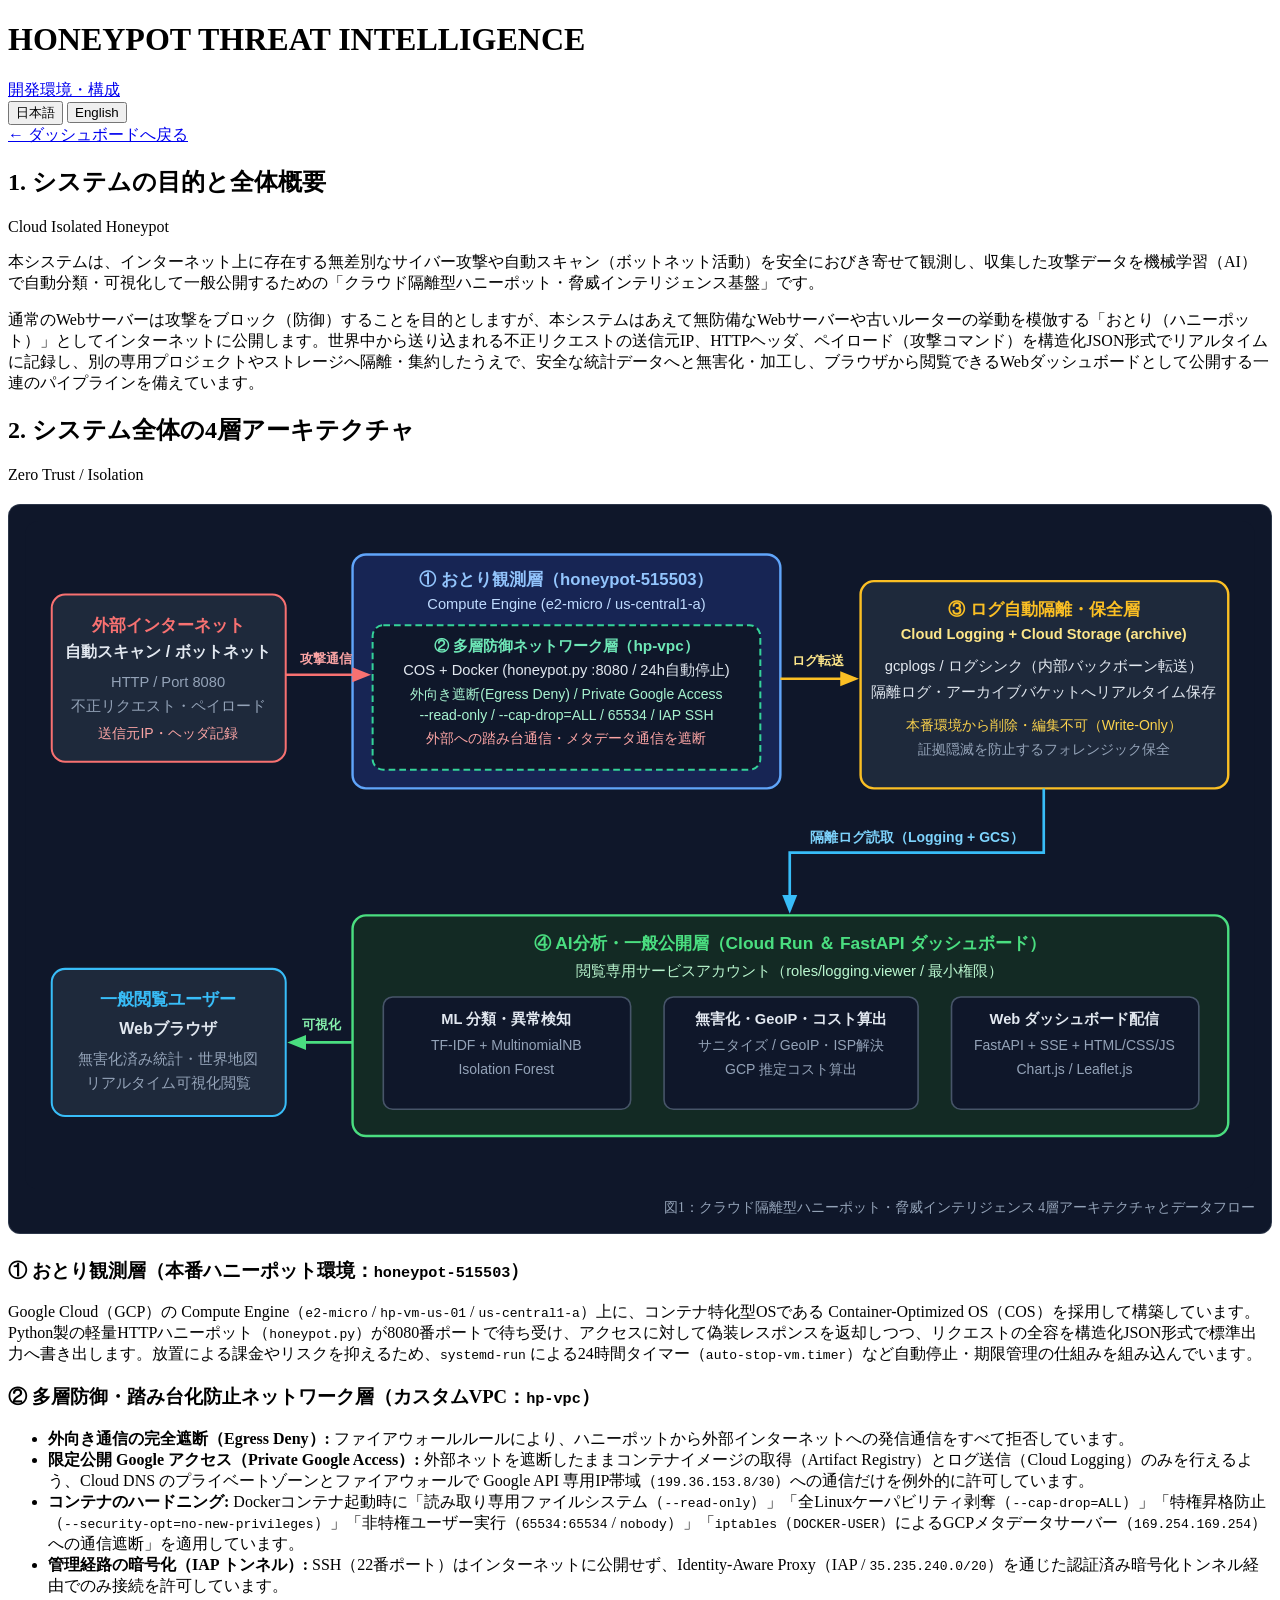
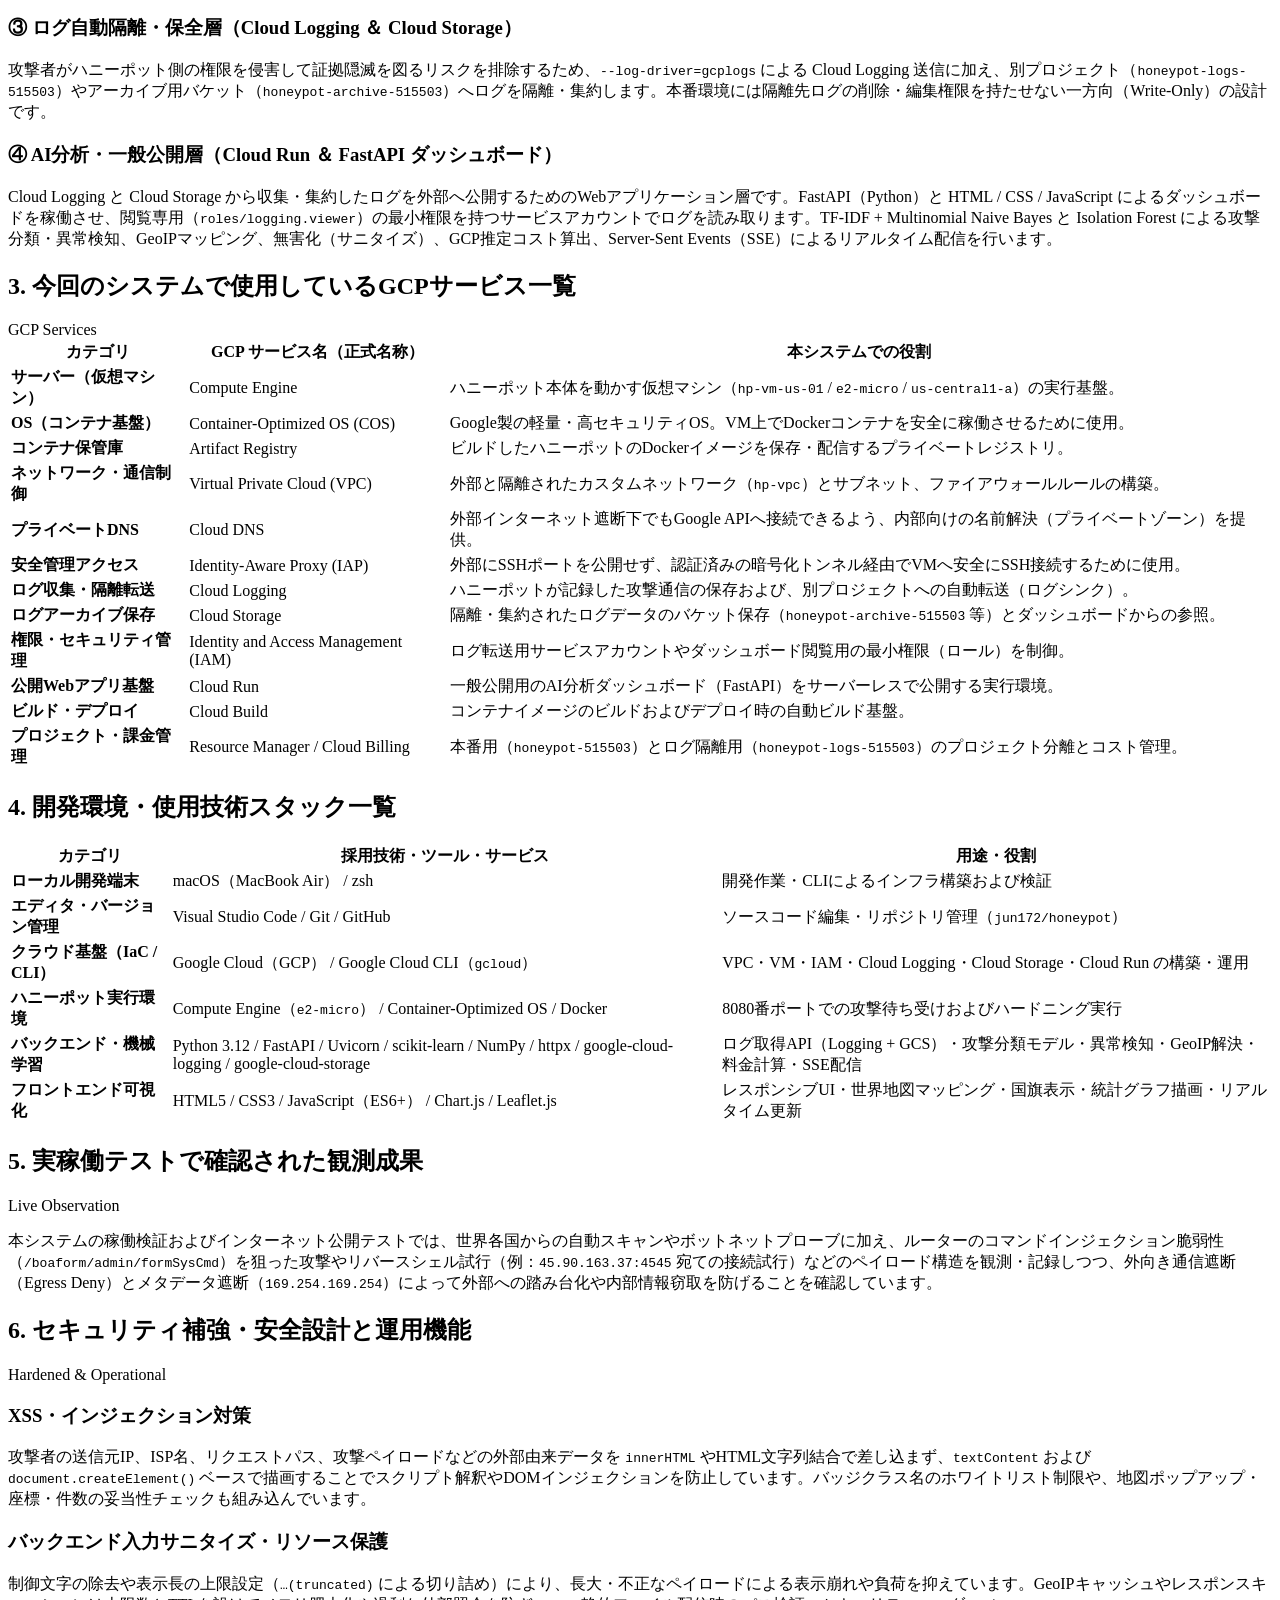
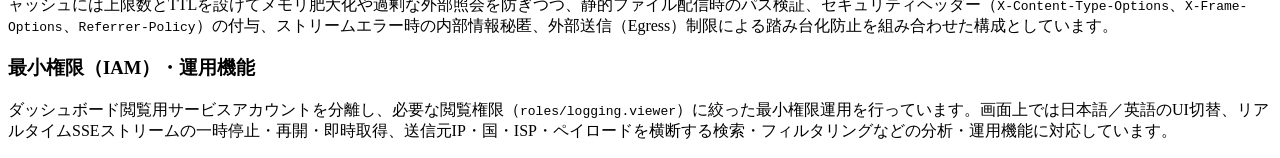
==== commit 84d0645f: "Update environment page to match 8080 honeypot and logging architecture" ====
--- a/dashboard/static/environment.html
+++ b/dashboard/static/environment.html
@@ -3,7 +3,7 @@
 <head>
   <meta charset="UTF-8" />
   <meta name="viewport" content="width=device-width, initial-scale=1.0" />
-  <title>Development Environment & Architecture | Honeypot Threat Intelligence</title>
+  <title>Development Environment &amp; Architecture | Honeypot Threat Intelligence</title>
   <link rel="stylesheet" href="/static/style.css" />
   <link rel="icon" type="image/png" href="/static/AIWeb.png">
   <link rel="apple-touch-icon" href="/static/AIWeb.png?v=1">
@@ -61,7 +61,7 @@
           本システムは、インターネット上に存在する無差別なサイバー攻撃や自動スキャン（ボットネット活動）を安全におびき寄せて観測し、収集した攻撃データを機械学習（AI）で自動分類・可視化して一般公開するための「クラウド隔離型ハニーポット・脅威インテリジェンス基盤」です。
         </p>
         <p class="doc-body">
-          通常のWebサーバーは攻撃をブロック（防御）することを目的としますが、本システムはあえて無防備なWebサーバーや古いルーターの挙動を模倣する「おとり（ハニーポット）」としてインターネットに公開します。世界中から送り込まれる不正リクエストの送信元IP、HTTPヘッダ、ペイロード（攻撃コマンド）をリアルタイムに記録し、別の専用プロジェクトへ自動隔離したうえで、安全な統計データへと無害化・加工し、誰もがブラウザから閲覧できるWebダッシュボードとして公開する一連のパイプラインを備えています。
+          通常のWebサーバーは攻撃をブロック（防御）することを目的としますが、本システムはあえて無防備なWebサーバーや古いルーターの挙動を模倣する「おとり（ハニーポット）」としてインターネットに公開します。世界中から送り込まれる不正リクエストの送信元IP、HTTPヘッダ、ペイロード（攻撃コマンド）を構造化JSON形式でリアルタイムに記録し、別の専用プロジェクトやストレージへ隔離・集約したうえで、安全な統計データへと無害化・加工し、ブラウザから閲覧できるWebダッシュボードとして公開する一連のパイプラインを備えています。
         </p>
       </section>
 
@@ -96,7 +96,7 @@
             <rect x="20" y="55" width="175" height="125" rx="10" fill="#1e293b" stroke="#f87171" stroke-width="1.5" />
             <text x="107" y="82" fill="#f87171" font-size="13" font-weight="700" text-anchor="middle">外部インターネット</text>
             <text x="107" y="102" fill="#e2e8f0" font-size="12" font-weight="600" text-anchor="middle">自動スキャン / ボットネット</text>
-            <text x="107" y="124" fill="#94a3b8" font-size="11" text-anchor="middle">HTTP / Port 80</text>
+            <text x="107" y="124" fill="#94a3b8" font-size="11" text-anchor="middle">HTTP / Port 8080</text>
             <text x="107" y="142" fill="#94a3b8" font-size="11" text-anchor="middle">不正リクエスト・ペイロード</text>
             <text x="107" y="162" fill="#fca5a5" font-size="10.5" text-anchor="middle">送信元IP・ヘッダ記録</text>
 
@@ -110,22 +110,22 @@
             <!-- ① おとり観測層（honeypot-515503） -->
             <rect x="245" y="25" width="320" height="175" rx="10" fill="#172554" stroke="#60a5fa" stroke-width="1.8" />
             <text x="405" y="48" fill="#93c5fd" font-size="12.5" font-weight="700" text-anchor="middle">① おとり観測層（honeypot-515503）</text>
-            <text x="405" y="66" fill="#bfdbfe" font-size="11" text-anchor="middle">Compute Engine (e2-micro / us-central1)</text>
+            <text x="405" y="66" fill="#bfdbfe" font-size="11" text-anchor="middle">Compute Engine (e2-micro / us-central1-a)</text>
 
             <!-- ② 多層防御ネットワーク層（hp-vpc） -->
             <rect x="260" y="78" width="290" height="108" rx="8" fill="#0f172a" stroke="#34d399" stroke-width="1.5" stroke-dasharray="5 3" />
             <text x="405" y="97" fill="#6ee7b7" font-size="11.5" font-weight="700" text-anchor="middle">② 多層防御ネットワーク層（hp-vpc）</text>
-            <text x="405" y="115" fill="#e2e8f0" font-size="11" text-anchor="middle">COS + Docker (honeypot.py :80 / 7日自動削除)</text>
+            <text x="405" y="115" fill="#e2e8f0" font-size="11" text-anchor="middle">COS + Docker (honeypot.py :8080 / 24h自動停止)</text>
             <text x="405" y="133" fill="#a7f3d0" font-size="10.5" text-anchor="middle">外向き遮断(Egress Deny) / Private Google Access</text>
-            <text x="405" y="149" fill="#a7f3d0" font-size="10.5" text-anchor="middle">--read-only / --cap-drop=ALL / nobody / IAP SSH</text>
+            <text x="405" y="149" fill="#a7f3d0" font-size="10.5" text-anchor="middle">--read-only / --cap-drop=ALL / 65534 / IAP SSH</text>
             <text x="405" y="166" fill="#fca5a5" font-size="10.5" text-anchor="middle">外部への踏み台通信・メタデータ通信を遮断</text>
 
-            <!-- ③ ログ自動隔離・保全層（honeypot-logs-515503） -->
+            <!-- ③ ログ自動隔離・保全層（honeypot-logs-515503 / GCS） -->
             <rect x="625" y="45" width="275" height="155" rx="10" fill="#1e293b" stroke="#fbbf24" stroke-width="1.8" />
             <text x="762" y="70" fill="#fbbf24" font-size="12.5" font-weight="700" text-anchor="middle">③ ログ自動隔離・保全層</text>
-            <text x="762" y="88" fill="#fde68a" font-size="11" font-weight="600" text-anchor="middle">別プロジェクト: honeypot-logs-515503</text>
-            <text x="762" y="112" fill="#e2e8f0" font-size="11" text-anchor="middle">Cloud Logging シンク（内部バックボーン転送）</text>
-            <text x="762" y="132" fill="#e2e8f0" font-size="11" text-anchor="middle">専用ログバケットへリアルタイム隔離保存</text>
+            <text x="762" y="88" fill="#fde68a" font-size="11" font-weight="600" text-anchor="middle">Cloud Logging + Cloud Storage (archive)</text>
+            <text x="762" y="112" fill="#e2e8f0" font-size="11" text-anchor="middle">gcplogs / ログシンク（内部バックボーン転送）</text>
+            <text x="762" y="132" fill="#e2e8f0" font-size="11" text-anchor="middle">隔離ログ・アーカイブバケットへリアルタイム保存</text>
             <text x="762" y="156" fill="#fcd34d" font-size="10.5" text-anchor="middle">本番環境から削除・編集不可（Write-Only）</text>
             <text x="762" y="174" fill="#94a3b8" font-size="10.5" text-anchor="middle">証拠隠滅を防止するフォレンジック保全</text>
 
@@ -147,7 +147,7 @@
 
             <rect x="693" y="356" width="185" height="84" rx="7" fill="#0f172a" stroke="#475569" stroke-width="1.2" />
             <text x="785" y="376" fill="#e2e8f0" font-size="11" font-weight="700" text-anchor="middle">Web ダッシュボード配信</text>
-            <text x="785" y="396" fill="#94a3b8" font-size="10.5" text-anchor="middle">FastAPI + HTML/CSS/JS</text>
+            <text x="785" y="396" fill="#94a3b8" font-size="10.5" text-anchor="middle">FastAPI + SSE + HTML/CSS/JS</text>
             <text x="785" y="414" fill="#94a3b8" font-size="10.5" text-anchor="middle">Chart.js / Leaflet.js</text>
 
             <!-- 矢印：攻撃者 -> おとり観測層 -->
@@ -160,7 +160,7 @@
 
             <!-- 矢印：ログ自動隔離層 -> AI分析・公開層 -->
             <path d="M 762 200 L 762 248 L 572 248 L 572 291" fill="none" stroke="#38bdf8" stroke-width="2" marker-end="url(#arrow-cyan-ja)" />
-            <text x="667" y="240" fill="#7dd3fc" font-size="10.5" font-weight="600" text-anchor="middle">隔離ログ読取（roles/logging.viewer）</text>
+            <text x="667" y="240" fill="#7dd3fc" font-size="10.5" font-weight="600" text-anchor="middle">隔離ログ読取（Logging + GCS）</text>
 
             <!-- 矢印：AI分析・公開層 -> 一般閲覧ユーザー -->
             <line x1="245" y1="390" x2="199" y2="390" stroke="#4ade80" stroke-width="2" marker-end="url(#arrow-green-ja)" />
@@ -173,7 +173,7 @@
           <div class="arch-box">
             <h3>① おとり観測層（本番ハニーポット環境：<code>honeypot-515503</code>）</h3>
             <p>
-              Google Cloud（GCP）の Compute Engine（<code>e2-micro</code> / 米国リージョン <code>us-central1</code>）上に、コンテナ特化型OSである Container-Optimized OS（COS）を採用して構築しています。Python製の軽量HTTPハニーポット（<code>honeypot.py</code>）が80番ポートで待ち受け、アクセスに対して偽装レスポンス（<code>Server: nginx</code> およびダミーHTML）を返却しつつ、リクエストの全容を構造化JSON形式で標準出力へ書き出します。万が一の放置による課金やリスクを防ぐため、インスタンス作成から7日間で自動削除される使い捨て設計（<code>--max-run-duration=7d</code>）を組み込んでいます。
+              Google Cloud（GCP）の Compute Engine（<code>e2-micro</code> / <code>hp-vm-us-01</code> / <code>us-central1-a</code>）上に、コンテナ特化型OSである Container-Optimized OS（COS）を採用して構築しています。Python製の軽量HTTPハニーポット（<code>honeypot.py</code>）が8080番ポートで待ち受け、アクセスに対して偽装レスポンスを返却しつつ、リクエストの全容を構造化JSON形式で標準出力へ書き出します。放置による課金やリスクを抑えるため、<code>systemd-run</code> による24時間タイマー（<code>auto-stop-vm.timer</code>）など自動停止・期限管理の仕組みを組み込んでいます。
             </p>
           </div>
           <div class="arch-box">
@@ -181,20 +181,20 @@
             <ul>
               <li><strong>外向き通信の完全遮断（Egress Deny）:</strong> ファイアウォールルールにより、ハニーポットから外部インターネットへの発信通信をすべて拒否しています。</li>
               <li><strong>限定公開 Google アクセス（Private Google Access）:</strong> 外部ネットを遮断したままコンテナイメージの取得（Artifact Registry）とログ送信（Cloud Logging）のみを行えるよう、Cloud DNS のプライベートゾーンとファイアウォールで Google API 専用IP帯域（<code>199.36.153.8/30</code>）への通信だけを例外的に許可しています。</li>
-              <li><strong>コンテナのハードニング:</strong> Dockerコンテナ起動時に「読み取り専用ファイルシステム（<code>--read-only</code>）」「全Linuxケーパビリティ剥奪（<code>--cap-drop=ALL</code>）」「非特権ユーザー実行（<code>nobody</code>）」「GCPメタデータサーバー（<code>169.254.169.254</code>）への通信遮断」を適用しています。</li>
+              <li><strong>コンテナのハードニング:</strong> Dockerコンテナ起動時に「読み取り専用ファイルシステム（<code>--read-only</code>）」「全Linuxケーパビリティ剥奪（<code>--cap-drop=ALL</code>）」「特権昇格防止（<code>--security-opt=no-new-privileges</code>）」「非特権ユーザー実行（<code>65534:65534</code> / <code>nobody</code>）」「<code>iptables</code>（<code>DOCKER-USER</code>）によるGCPメタデータサーバー（<code>169.254.169.254</code>）への通信遮断」を適用しています。</li>
               <li><strong>管理経路の暗号化（IAP トンネル）:</strong> SSH（22番ポート）はインターネットに公開せず、Identity-Aware Proxy（IAP / <code>35.235.240.0/20</code>）を通じた認証済み暗号化トンネル経由でのみ接続を許可しています。</li>
             </ul>
           </div>
           <div class="arch-box">
-            <h3>③ ログ自動隔離・保全層（ログ専用プロジェクト：<code>honeypot-logs-515503</code>）</h3>
-            <p>
-              攻撃者がハニーポット側の権限を侵害して証拠隠滅を図るリスクを排除するため、ログの保管場所を本番環境とは別のGCPプロジェクトへ完全に分離しています。本番プロジェクトの Cloud Logging に出力されたコンテナログは、GCP内部バックボーンを通る「ログシンク（ログルーター）」によって検知された瞬間に隔離プロジェクトのログバケットへリアルタイム転送されます。本番環境には隔離先ログの削除・編集権限を持たせない一方向（Write-Only）の設計です。
+            <h3>③ ログ自動隔離・保全層（Cloud Logging ＆ Cloud Storage）</h3>
+            <p>
+              攻撃者がハニーポット側の権限を侵害して証拠隠滅を図るリスクを排除するため、<code>--log-driver=gcplogs</code> による Cloud Logging 送信に加え、別プロジェクト（<code>honeypot-logs-515503</code>）やアーカイブ用バケット（<code>honeypot-archive-515503</code>）へログを隔離・集約します。本番環境には隔離先ログの削除・編集権限を持たせない一方向（Write-Only）の設計です。
             </p>
           </div>
           <div class="arch-box">
             <h3>④ AI分析・一般公開層（Cloud Run ＆ FastAPI ダッシュボード）</h3>
             <p>
-              隔離プロジェクトに蓄積されたログを外部へ公開するためのWebアプリケーション層です。Cloud Run 上で FastAPI（Python）と HTML / CSS / JavaScript によるダッシュボードを稼働させ、閲覧専用（<code>roles/logging.viewer</code>）の最小権限を持つサービスアカウントで隔離ログを読み取ります。TF-IDF + Multinomial Naive Bayes と Isolation Forest による攻撃分類・異常検知、GeoIPマッピング、無害化（サニタイズ）、GCP推定コスト算出をリアルタイムに行います。
+              Cloud Logging と Cloud Storage から収集・集約したログを外部へ公開するためのWebアプリケーション層です。FastAPI（Python）と HTML / CSS / JavaScript によるダッシュボードを稼働させ、閲覧専用（<code>roles/logging.viewer</code>）の最小権限を持つサービスアカウントでログを読み取ります。TF-IDF + Multinomial Naive Bayes と Isolation Forest による攻撃分類・異常検知、GeoIPマッピング、無害化（サニタイズ）、GCP推定コスト算出、Server-Sent Events（SSE）によるリアルタイム配信を行います。
             </p>
           </div>
         </div>
@@ -218,7 +218,7 @@
               <tr>
                 <td><strong>サーバー（仮想マシン）</strong></td>
                 <td>Compute Engine</td>
-                <td>ハニーポット本体を動かす仮想マシン（<code>hp-vm-us-01</code> / <code>e2-micro</code>）の実行基盤。</td>
+                <td>ハニーポット本体を動かす仮想マシン（<code>hp-vm-us-01</code> / <code>e2-micro</code> / <code>us-central1-a</code>）の実行基盤。</td>
               </tr>
               <tr>
                 <td><strong>OS（コンテナ基盤）</strong></td>
@@ -248,7 +248,12 @@
               <tr>
                 <td><strong>ログ収集・隔離転送</strong></td>
                 <td>Cloud Logging</td>
-                <td>ハニーポットが記録した攻撃通信の保存（ログバケット）および、別プロジェクトへの自動転送（ログシンク）。</td>
+                <td>ハニーポットが記録した攻撃通信の保存および、別プロジェクトへの自動転送（ログシンク）。</td>
+              </tr>
+              <tr>
+                <td><strong>ログアーカイブ保存</strong></td>
+                <td>Cloud Storage</td>
+                <td>隔離・集約されたログデータのバケット保存（<code>honeypot-archive-515503</code> 等）とダッシュボードからの参照。</td>
               </tr>
               <tr>
                 <td><strong>権限・セキュリティ管理</strong></td>
@@ -262,8 +267,8 @@
               </tr>
               <tr>
                 <td><strong>ビルド・デプロイ</strong></td>
-                <td>Cloud Build </td>
-                <td>Cloud Run へダッシュボードをデプロイする際、ソースコードからコンテナを自動ビルドする基盤。</td>
+                <td>Cloud Build</td>
+                <td>コンテナイメージのビルドおよびデプロイ時の自動ビルド基盤。</td>
               </tr>
               <tr>
                 <td><strong>プロジェクト・課金管理</strong></td>
@@ -302,22 +307,22 @@
               <tr>
                 <td><strong>クラウド基盤（IaC / CLI）</strong></td>
                 <td>Google Cloud（GCP） / Google Cloud CLI（<code>gcloud</code>）</td>
-                <td>VPC・VM・IAM・Cloud Logging・Cloud Run の構築・運用</td>
+                <td>VPC・VM・IAM・Cloud Logging・Cloud Storage・Cloud Run の構築・運用</td>
               </tr>
               <tr>
                 <td><strong>ハニーポット実行環境</strong></td>
                 <td>Compute Engine（<code>e2-micro</code>） / Container-Optimized OS / Docker</td>
-                <td>80番ポートでの攻撃待ち受けおよびハードニング実行</td>
+                <td>8080番ポートでの攻撃待ち受けおよびハードニング実行</td>
               </tr>
               <tr>
                 <td><strong>バックエンド・機械学習</strong></td>
-                <td>Python 3.12 / FastAPI / Uvicorn / scikit-learn / NumPy / httpx</td>
-                <td>ログ取得API・攻撃分類モデル・異常検知・GeoIP解決・料金計算</td>
+                <td>Python 3.12 / FastAPI / Uvicorn / scikit-learn / NumPy / httpx / google-cloud-logging / google-cloud-storage</td>
+                <td>ログ取得API（Logging + GCS）・攻撃分類モデル・異常検知・GeoIP解決・料金計算・SSE配信</td>
               </tr>
               <tr>
                 <td><strong>フロントエンド可視化</strong></td>
                 <td>HTML5 / CSS3 / JavaScript（ES6+） / Chart.js / Leaflet.js</td>
-                <td>レスポンシブUI・世界地図マッピング・国旗表示・統計グラフ描画</td>
+                <td>レスポンシブUI・世界地図マッピング・国旗表示・統計グラフ描画・リアルタイム更新</td>
               </tr>
             </tbody>
           </table>
@@ -330,7 +335,7 @@
           <span class="badge badge-danger">Live Observation</span>
         </div>
         <p class="doc-body">
-          本システムをインターネット上に公開した初期稼働テストでは、公開からわずか1時間以内に世界各国（南アフリカ・インド・ブラジル等）のISP配下にある複数のボットネット端末から、ルーターのコマンドインジェクション脆弱性（<code>/boaform/admin/formSysCmd</code>）を狙った一斉攻撃を観測しました。ペイロード解析により、ホスティング事業者配下にあるC2サーバー（<code>45.90.163.37:4545</code>）へリバースシェルを接続させようとする分散型攻撃インフラの構造を特定・記録しつつ、多層防御によって外部への発信通信を完全に遮断できることが実証されています。
+          本システムの稼働検証およびインターネット公開テストでは、世界各国からの自動スキャンやボットネットプローブに加え、ルーターのコマンドインジェクション脆弱性（<code>/boaform/admin/formSysCmd</code>）を狙った攻撃やリバースシェル試行（例：<code>45.90.163.37:4545</code> 宛ての接続試行）などのペイロード構造を観測・記録しつつ、外向き通信遮断（Egress Deny）とメタデータ遮断（<code>169.254.169.254</code>）によって外部への踏み台化や内部情報窃取を防げることを確認しています。
         </p>
       </section>
 
@@ -366,14 +371,14 @@
     <div id="env-content-en" class="env-content" style="display: none;">
       <section class="card">
         <div class="card-header">
-          <h2>1. Purpose & System Overview</h2>
+          <h2>1. Purpose &amp; System Overview</h2>
           <span class="badge badge-info">Cloud Isolated Honeypot</span>
         </div>
         <p class="doc-lead">
           This system is a cloud-isolated honeypot and threat intelligence platform designed to safely attract and observe indiscriminate cyberattacks and automated botnet scans on the internet, classify and score threats using machine learning, and visualize sanitized telemetry on a web dashboard.
         </p>
         <p class="doc-body">
-          While typical web servers aim to block attacks, this system intentionally exposes a decoy web/router endpoint (<code>honeypot.py</code>) to capture real-world source IPs, HTTP headers, and exploit payloads in real time. Captured events are automatically routed to an isolated logging project, sanitized for safe public display, and streamed to a responsive FastAPI + Leaflet.js + Chart.js dashboard.
+          While typical web servers aim to block attacks, this system intentionally exposes a decoy web/router endpoint (<code>honeypot.py</code>) on port 8080 to capture real-world source IPs, HTTP headers, and exploit payloads as structured JSON in real time. Captured events are routed to isolated logging and storage destinations, sanitized for safe public display, and streamed to a responsive FastAPI + Leaflet.js + Chart.js dashboard via Server-Sent Events (SSE).
         </p>
       </section>
 
@@ -407,7 +412,7 @@
             <rect x="20" y="55" width="175" height="125" rx="10" fill="#1e293b" stroke="#f87171" stroke-width="1.5" />
             <text x="107" y="82" fill="#f87171" font-size="13" font-weight="700" text-anchor="middle">External Internet</text>
             <text x="107" y="102" fill="#e2e8f0" font-size="12" font-weight="600" text-anchor="middle">Scanners &amp; Botnets</text>
-            <text x="107" y="124" fill="#94a3b8" font-size="11" text-anchor="middle">HTTP / Port 80</text>
+            <text x="107" y="124" fill="#94a3b8" font-size="11" text-anchor="middle">HTTP / Port 8080</text>
             <text x="107" y="142" fill="#94a3b8" font-size="11" text-anchor="middle">Exploit Payloads</text>
             <text x="107" y="162" fill="#fca5a5" font-size="10.5" text-anchor="middle">Source IP &amp; Headers</text>
 
@@ -421,22 +426,22 @@
             <!-- Layer 1: Decoy Observation Layer -->
             <rect x="245" y="25" width="320" height="175" rx="10" fill="#172554" stroke="#60a5fa" stroke-width="1.8" />
             <text x="405" y="48" fill="#93c5fd" font-size="12.5" font-weight="700" text-anchor="middle">1. Decoy Observation (honeypot-515503)</text>
-            <text x="405" y="66" fill="#bfdbfe" font-size="11" text-anchor="middle">Compute Engine (e2-micro / us-central1)</text>
+            <text x="405" y="66" fill="#bfdbfe" font-size="11" text-anchor="middle">Compute Engine (e2-micro / us-central1-a)</text>
 
             <!-- Layer 2: Defense-in-Depth Network Layer -->
             <rect x="260" y="78" width="290" height="108" rx="8" fill="#0f172a" stroke="#34d399" stroke-width="1.5" stroke-dasharray="5 3" />
             <text x="405" y="97" fill="#6ee7b7" font-size="11.5" font-weight="700" text-anchor="middle">2. Network Isolation Layer (hp-vpc)</text>
-            <text x="405" y="115" fill="#e2e8f0" font-size="11" text-anchor="middle">COS + Docker (honeypot.py :80 / 7d TTL)</text>
+            <text x="405" y="115" fill="#e2e8f0" font-size="11" text-anchor="middle">COS + Docker (honeypot.py :8080 / 24h Timer)</text>
             <text x="405" y="133" fill="#a7f3d0" font-size="10.5" text-anchor="middle">Egress Deny / Private Google Access</text>
-            <text x="405" y="149" fill="#a7f3d0" font-size="10.5" text-anchor="middle">--read-only / --cap-drop=ALL / nobody / IAP</text>
+            <text x="405" y="149" fill="#a7f3d0" font-size="10.5" text-anchor="middle">--read-only / --cap-drop=ALL / 65534 / IAP</text>
             <text x="405" y="166" fill="#fca5a5" font-size="10.5" text-anchor="middle">Outbound Pivot &amp; Metadata Blocked</text>
 
             <!-- Layer 3: Log Isolation & Preservation Layer -->
             <rect x="625" y="45" width="275" height="155" rx="10" fill="#1e293b" stroke="#fbbf24" stroke-width="1.8" />
             <text x="762" y="70" fill="#fbbf24" font-size="12.5" font-weight="700" text-anchor="middle">3. Log Isolation Layer</text>
-            <text x="762" y="88" fill="#fde68a" font-size="11" font-weight="600" text-anchor="middle">Project: honeypot-logs-515503</text>
-            <text x="762" y="112" fill="#e2e8f0" font-size="11" text-anchor="middle">Cloud Logging Sink (Internal Backbone)</text>
-            <text x="762" y="132" fill="#e2e8f0" font-size="11" text-anchor="middle">Real-Time Isolated Log Bucket</text>
+            <text x="762" y="88" fill="#fde68a" font-size="11" font-weight="600" text-anchor="middle">Cloud Logging + Cloud Storage (Archive)</text>
+            <text x="762" y="112" fill="#e2e8f0" font-size="11" text-anchor="middle">gcplogs / Sink (Internal Backbone)</text>
+            <text x="762" y="132" fill="#e2e8f0" font-size="11" text-anchor="middle">Isolated Project &amp; Archive Bucket</text>
             <text x="762" y="156" fill="#fcd34d" font-size="10.5" text-anchor="middle">Write-Only from Honeypot (No Delete)</text>
             <text x="762" y="174" fill="#94a3b8" font-size="10.5" text-anchor="middle">Tamper-Resistant Forensic Storage</text>
 
@@ -457,7 +462,7 @@
 
             <rect x="693" y="356" width="185" height="84" rx="7" fill="#0f172a" stroke="#475569" stroke-width="1.2" />
             <text x="785" y="376" fill="#e2e8f0" font-size="11" font-weight="700" text-anchor="middle">Dashboard UI</text>
-            <text x="785" y="396" fill="#94a3b8" font-size="10.5" text-anchor="middle">FastAPI + HTML/CSS/JS</text>
+            <text x="785" y="396" fill="#94a3b8" font-size="10.5" text-anchor="middle">FastAPI + SSE + HTML/CSS/JS</text>
             <text x="785" y="414" fill="#94a3b8" font-size="10.5" text-anchor="middle">Chart.js / Leaflet.js</text>
 
             <!-- Arrows -->
@@ -468,7 +473,7 @@
             <text x="593" y="108" fill="#fde68a" font-size="9.8" font-weight="600" text-anchor="middle">Log Sink</text>
 
             <path d="M 762 200 L 762 248 L 572 248 L 572 291" fill="none" stroke="#38bdf8" stroke-width="2" marker-end="url(#arrow-cyan-en)" />
-            <text x="667" y="240" fill="#7dd3fc" font-size="10.5" font-weight="600" text-anchor="middle">Read Logs (roles/logging.viewer)</text>
+            <text x="667" y="240" fill="#7dd3fc" font-size="10.5" font-weight="600" text-anchor="middle">Read Logs (Logging + GCS)</text>
 
             <line x1="245" y1="390" x2="199" y2="390" stroke="#4ade80" stroke-width="2" marker-end="url(#arrow-green-en)" />
             <text x="222" y="380" fill="#86efac" font-size="10" font-weight="600" text-anchor="middle">Stream</text>
@@ -480,7 +485,7 @@
           <div class="arch-box">
             <h3>1. Decoy Observation Layer (Production Honeypot: <code>honeypot-515503</code>)</h3>
             <p>
-              Built on Google Cloud Compute Engine (<code>e2-micro</code> in <code>us-central1</code>) running Container-Optimized OS (COS). A lightweight Python HTTP honeypot listens on port 80, returns a plausible decoy response (<code>Server: nginx</code> and dummy HTML), and emits structured JSON logs to stdout with an automatic 7-day maximum run duration (<code>--max-run-duration=7d</code>).
+              Built on Google Cloud Compute Engine (<code>e2-micro</code> / <code>hp-vm-us-01</code> in <code>us-central1-a</code>) running Container-Optimized OS (COS). A Python HTTP honeypot listens on port 8080, returns a decoy response, and emits structured JSON logs to stdout, paired with an automated expiration timer (<code>auto-stop-vm.timer</code>) to prevent unintended runtime or cost.
             </p>
           </div>
           <div class="arch-box">
@@ -488,20 +493,20 @@
             <ul>
               <li><strong>Outbound Egress Deny:</strong> Firewall rules block general outbound internet traffic from the honeypot so it cannot be abused as a pivot or DDoS source.</li>
               <li><strong>Private Google Access:</strong> Private DNS and firewall allow-rules restrict traffic solely to Google APIs VIP (<code>199.36.153.8/30</code>) for pulling container images from Artifact Registry and writing Cloud Logging entries.</li>
-              <li><strong>Container Hardening:</strong> Runs with a read-only root filesystem (<code>--read-only</code>), all Linux capabilities dropped (<code>--cap-drop=ALL</code>), non-root user (<code>nobody</code>), and blocked access to the GCE metadata endpoint (<code>169.254.169.254</code>).</li>
+              <li><strong>Container Hardening:</strong> Runs with a read-only root filesystem (<code>--read-only</code>), all Linux capabilities dropped (<code>--cap-drop=ALL</code>), <code>--security-opt=no-new-privileges</code>, non-root UID/GID <code>65534:65534</code> (<code>nobody</code>), and <code>iptables</code> (<code>DOCKER-USER</code>) blocking access to the GCE metadata endpoint (<code>169.254.169.254</code>).</li>
               <li><strong>Encrypted Management via IAP:</strong> Direct public SSH (port 22) is closed; administrative access is permitted only through Identity-Aware Proxy (IAP / <code>35.235.240.0/20</code>).</li>
             </ul>
           </div>
           <div class="arch-box">
-            <h3>3. Log Isolation & Preservation Layer (<code>honeypot-logs-515503</code>)</h3>
-            <p>
-              Logs are routed via a Cloud Logging sink over Google's internal backbone to a separate log-isolation GCP project. The honeypot runtime has no permission to alter or delete isolated logs, preserving forensic integrity even if the decoy container is compromised.
-            </p>
-          </div>
-          <div class="arch-box">
-            <h3>4. AI Analytics & Visualization Layer (Cloud Run & FastAPI)</h3>
-            <p>
-              A FastAPI backend running on Cloud Run reads isolated logs using a least-privilege viewer service account (<code>roles/logging.viewer</code>), performs TF-IDF + Multinomial Naive Bayes classification and Isolation Forest anomaly scoring, resolves GeoIP/ISP metadata, sanitizes sensitive fields, and streams live updates via Server-Sent Events (SSE).
+            <h3>3. Log Isolation &amp; Preservation Layer (Cloud Logging &amp; Cloud Storage)</h3>
+            <p>
+              Captured logs are shipped via <code>gcplogs</code> and routed across Google's internal backbone to an isolated logging project (<code>honeypot-logs-515503</code>) and archive bucket (<code>honeypot-archive-515503</code>). The honeypot runtime has no permission to alter or delete isolated logs, preserving forensic integrity.
+            </p>
+          </div>
+          <div class="arch-box">
+            <h3>4. AI Analytics &amp; Visualization Layer (Cloud Run &amp; FastAPI)</h3>
+            <p>
+              A FastAPI backend reads logs from Cloud Logging and Cloud Storage using a least-privilege viewer service account (<code>roles/logging.viewer</code>), performs TF-IDF + Multinomial Naive Bayes classification and Isolation Forest anomaly scoring, resolves GeoIP/ISP metadata, sanitizes sensitive fields, and streams live updates via Server-Sent Events (SSE).
             </p>
           </div>
         </div>
@@ -525,7 +530,7 @@
               <tr>
                 <td><strong>Compute / VM</strong></td>
                 <td>Compute Engine</td>
-                <td>Execution runtime for the honeypot virtual machine (<code>hp-vm-us-01</code> / <code>e2-micro</code>).</td>
+                <td>Execution runtime for the honeypot virtual machine (<code>hp-vm-us-01</code> / <code>e2-micro</code> / <code>us-central1-a</code>).</td>
               </tr>
               <tr>
                 <td><strong>Container OS</strong></td>
@@ -538,7 +543,7 @@
                 <td>Private registry storing and serving built honeypot Docker container images.</td>
               </tr>
               <tr>
-                <td><strong>Network & Firewall</strong></td>
+                <td><strong>Network &amp; Firewall</strong></td>
                 <td>Virtual Private Cloud (VPC)</td>
                 <td>Isolated custom network (<code>hp-vpc</code>), subnets, and firewall rules.</td>
               </tr>
@@ -553,27 +558,32 @@
                 <td>Authenticated encrypted SSH tunnel access to VMs without exposing port 22 publicly.</td>
               </tr>
               <tr>
-                <td><strong>Logging & Routing</strong></td>
+                <td><strong>Logging &amp; Routing</strong></td>
                 <td>Cloud Logging</td>
-                <td>Log bucket storage for captured attack traffic and real-time log sink forwarding to an isolated project.</td>
-              </tr>
-              <tr>
-                <td><strong>Access & Security</strong></td>
+                <td>Log ingestion and real-time log sink forwarding to an isolated project.</td>
+              </tr>
+              <tr>
+                <td><strong>Log Archiving</strong></td>
+                <td>Cloud Storage</td>
+                <td>Bucket storage for archived/isolated logs (<code>honeypot-archive-515503</code>) queried by the dashboard backend.</td>
+              </tr>
+              <tr>
+                <td><strong>Access &amp; Security</strong></td>
                 <td>Identity and Access Management (IAM)</td>
                 <td>Least-privilege roles for log sink service accounts and dashboard log readers.</td>
               </tr>
               <tr>
                 <td><strong>Serverless Web</strong></td>
-                <td>Cloud Run (Planned)</td>
+                <td>Cloud Run</td>
                 <td>Serverless runtime hosting the public FastAPI threat intelligence dashboard.</td>
               </tr>
               <tr>
-                <td><strong>Build & Deploy</strong></td>
-                <td>Cloud Build (Planned)</td>
-                <td>Automated container image builder from source for Cloud Run deployments.</td>
-              </tr>
-              <tr>
-                <td><strong>Projects & Billing</strong></td>
+                <td><strong>Build &amp; Deploy</strong></td>
+                <td>Cloud Build</td>
+                <td>Automated container image builder for honeypot and dashboard deployments.</td>
+              </tr>
+              <tr>
+                <td><strong>Projects &amp; Billing</strong></td>
                 <td>Resource Manager / Cloud Billing</td>
                 <td>Project separation (<code>honeypot-515503</code> and <code>honeypot-logs-515503</code>) and cost governance.</td>
               </tr>
@@ -584,7 +594,7 @@
 
       <section class="card">
         <div class="card-header">
-          <h2>4. Development Environment & Tech Stack</h2>
+          <h2>4. Development Environment &amp; Tech Stack</h2>
         </div>
         <div class="table-wrap">
           <table>
@@ -602,24 +612,24 @@
                 <td>Local development, CLI provisioning, and verification</td>
               </tr>
               <tr>
-                <td><strong>Editor & Source Control</strong></td>
+                <td><strong>Editor &amp; Source Control</strong></td>
                 <td>Visual Studio Code / Git / GitHub</td>
                 <td>Code authoring and repository management (<code>jun172/honeypot</code>)</td>
               </tr>
               <tr>
-                <td><strong>Cloud Platform & CLI</strong></td>
+                <td><strong>Cloud Platform &amp; CLI</strong></td>
                 <td>Google Cloud (GCP) / Google Cloud CLI (<code>gcloud</code>)</td>
-                <td>VPC, Compute Engine, IAM, Cloud Logging, and Cloud Run operations</td>
+                <td>VPC, Compute Engine, IAM, Cloud Logging, Cloud Storage, and Cloud Run operations</td>
               </tr>
               <tr>
                 <td><strong>Honeypot Runtime</strong></td>
                 <td>Compute Engine (<code>e2-micro</code>) / Container-Optimized OS / Docker</td>
-                <td>Port 80 decoy listener and hardened container execution</td>
-              </tr>
-              <tr>
-                <td><strong>Backend & Machine Learning</strong></td>
-                <td>Python 3.12 / FastAPI / Uvicorn / scikit-learn / NumPy / httpx</td>
-                <td>Log ingestion API, ML classifier, anomaly detector, GeoIP batch lookup, cost estimator</td>
+                <td>Port 8080 decoy listener and hardened container execution</td>
+              </tr>
+              <tr>
+                <td><strong>Backend &amp; Machine Learning</strong></td>
+                <td>Python 3.12 / FastAPI / Uvicorn / scikit-learn / NumPy / httpx / google-cloud-logging / google-cloud-storage</td>
+                <td>Log ingestion API (Logging + GCS), ML classifier, anomaly detector, GeoIP batch lookup, cost estimator, and SSE stream</td>
               </tr>
               <tr>
                 <td><strong>Frontend Visualization</strong></td>
@@ -637,7 +647,7 @@
           <span class="badge badge-danger">Live Observation</span>
         </div>
         <p class="doc-body">
-          Within the first hour of initial internet exposure, automated scanners and botnet nodes across multiple regions (including South Africa, India, and Brazil) probed router command-injection endpoints such as <code>/boaform/admin/formSysCmd</code> with reverse-shell payloads (e.g., <code>nc ... 4545|sh</code> targeting <code>45.90.163.37:4545</code>), while egress controls prevented outbound connections from the honeypot.
+          During live observation and exposure tests, automated scanners and exploit probes targeting command-injection paths (such as <code>/boaform/admin/formSysCmd</code> and reverse-shell connection attempts toward <code>45.90.163.37:4545</code>) were captured and analyzed, while egress restrictions and metadata blocking (<code>169.254.169.254</code>) prevented outbound pivoting and credential exposure.
         </p>
       </section>
 
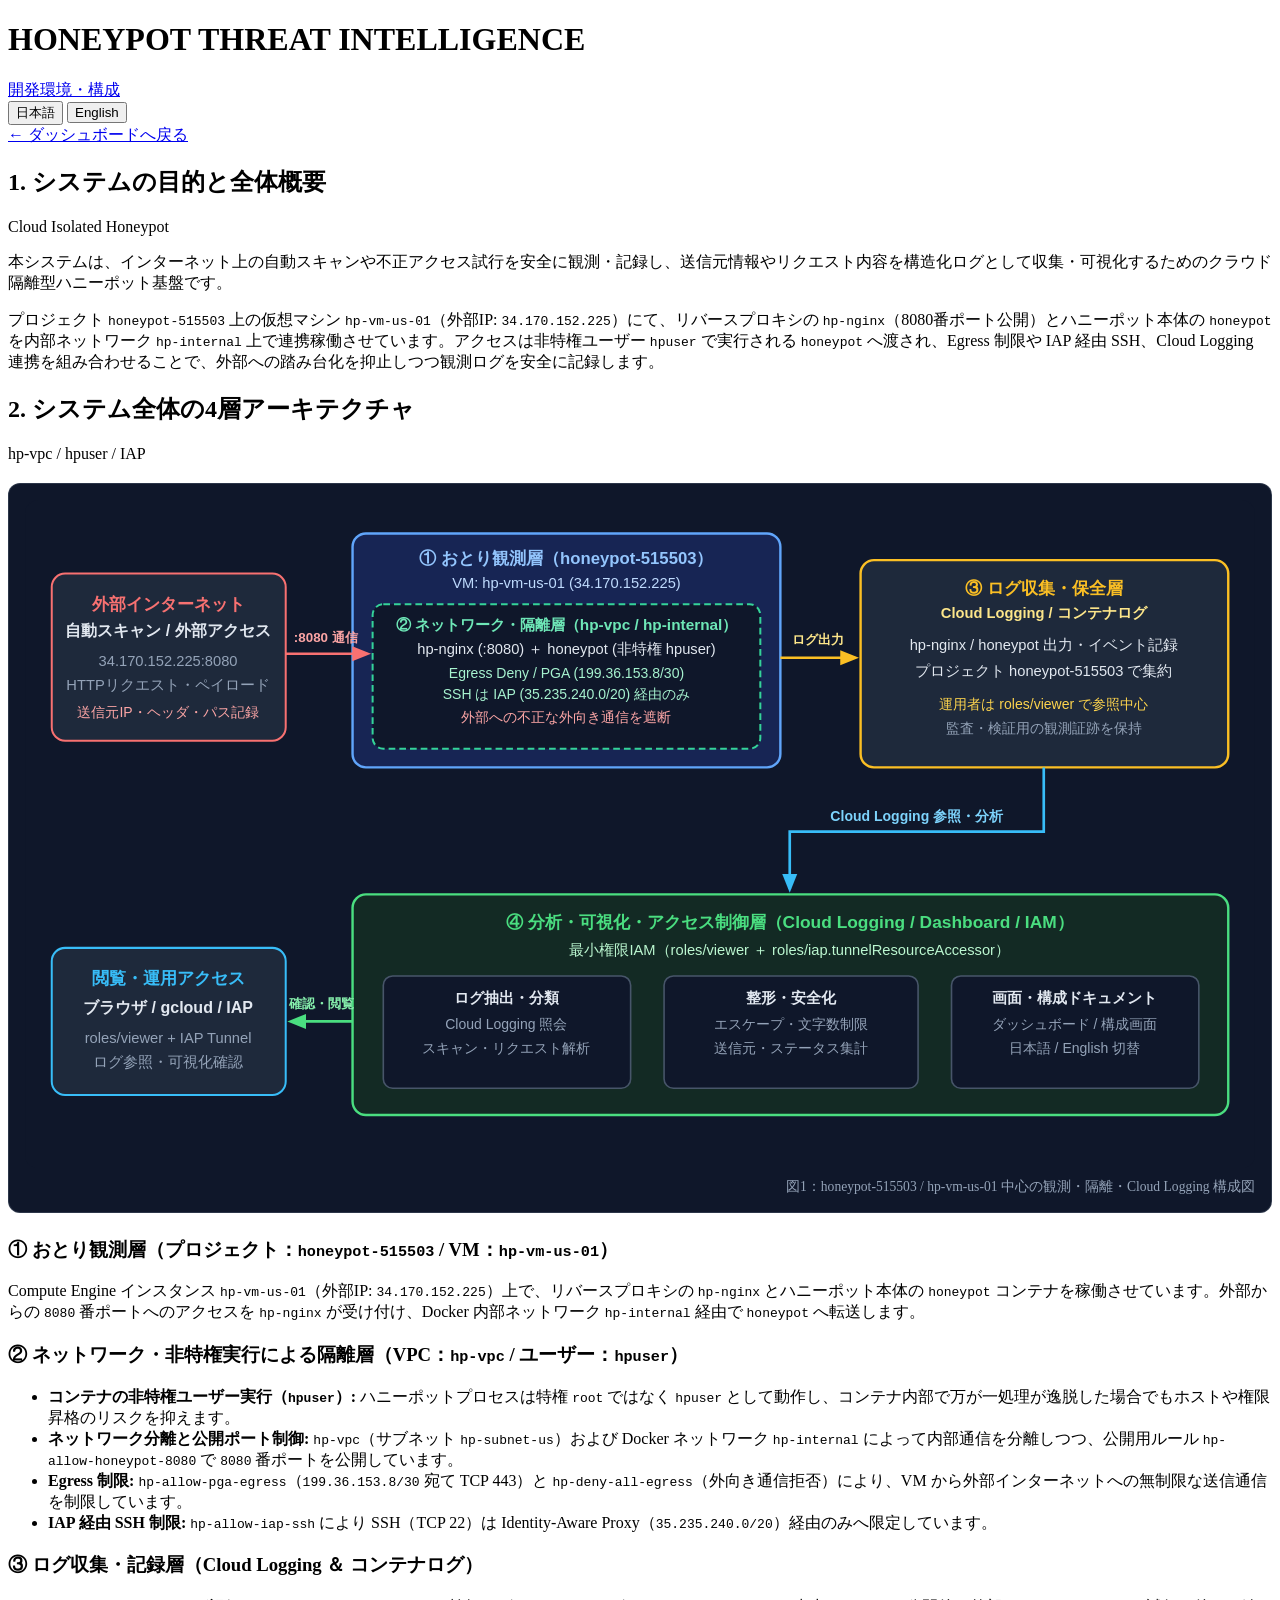
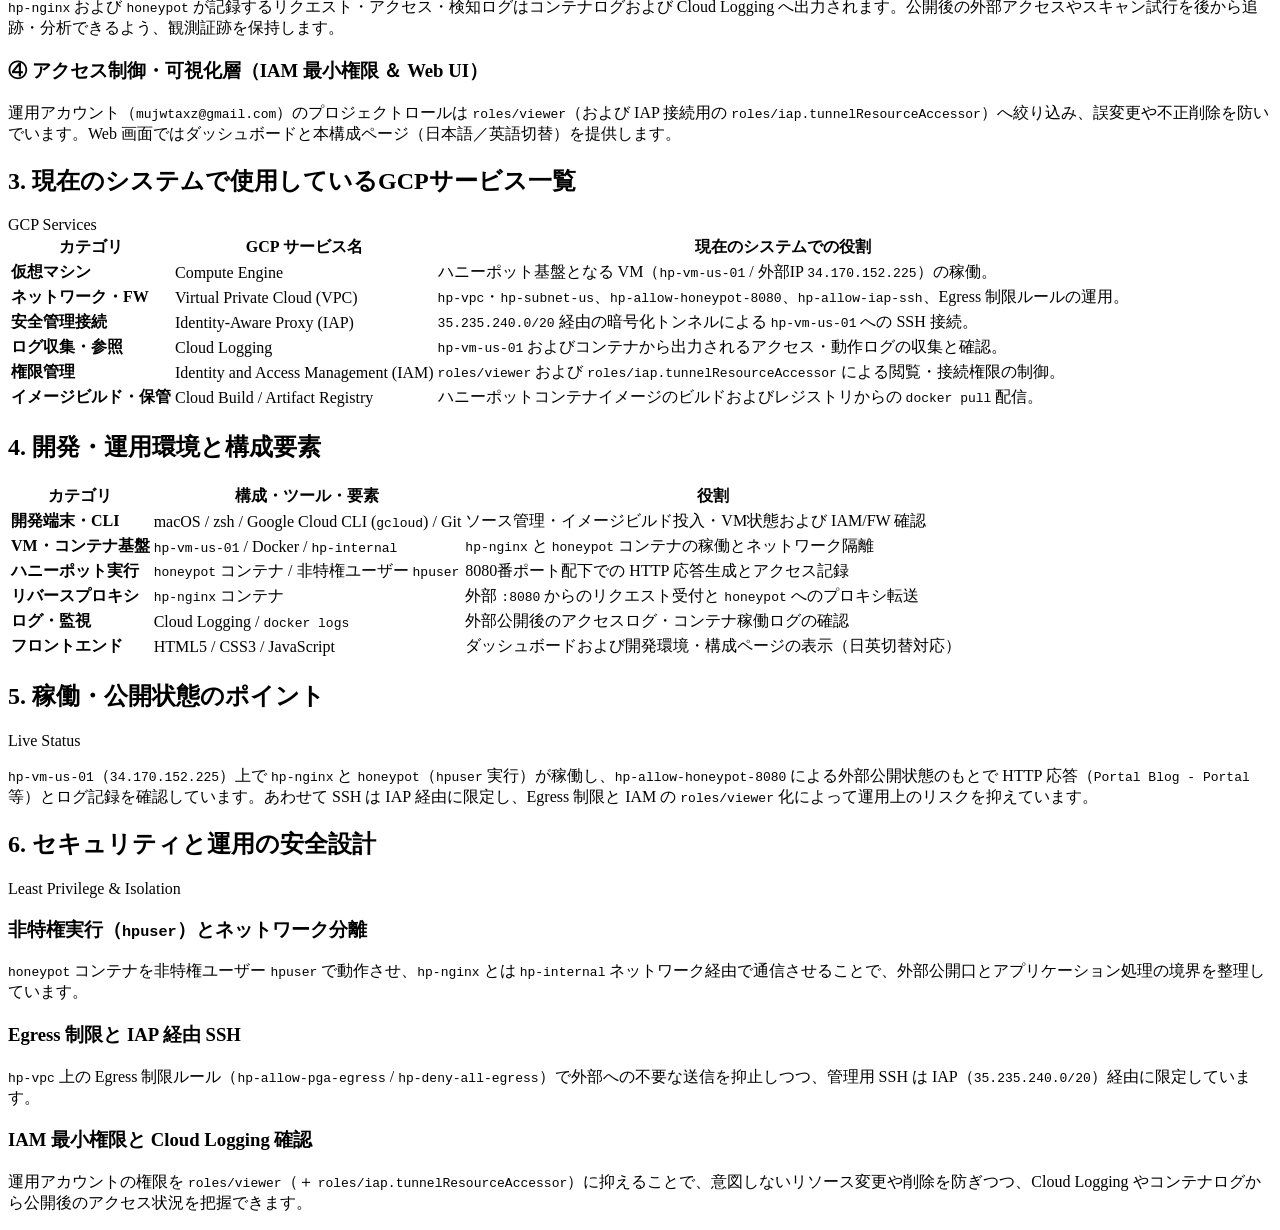
==== commit 9239c60f: "Update environment.html to reflect current honeypot setup" ====
--- a/dashboard/static/environment.html
+++ b/dashboard/static/environment.html
@@ -5,8 +5,8 @@
   <meta name="viewport" content="width=device-width, initial-scale=1.0" />
   <title>Development Environment &amp; Architecture | Honeypot Threat Intelligence</title>
   <link rel="stylesheet" href="/static/style.css" />
-  <link rel="icon" type="image/png" href="/static/AIWeb.png">
-  <link rel="apple-touch-icon" href="/static/AIWeb.png?v=1">
+  <link rel="icon" type="image/png" href="/static/AIWeb.png" />
+  <link rel="apple-touch-icon" href="/static/AIWeb.png?v=1" />
   <style>
     .arch-diagram-wrap {
       margin: 1.25rem 0 1.5rem;
@@ -34,16 +34,16 @@
 <body>
   <header class="topbar">
     <div class="brand">
-      <span class="pulse-dot"></span>
+      <span class="pulse-dot" aria-hidden="true"></span>
       <h1>HONEYPOT THREAT INTELLIGENCE</h1>
       <nav class="nav-links" aria-label="Page navigation">
-        <a href="/environment" class="nav-link active" data-i18n="nav_env">開発環境・構成</a>
+        <a href="/environment" class="nav-link active" aria-current="page" data-i18n="nav_env">開発環境・構成</a>
       </nav>
     </div>
     <div class="controls">
       <div class="lang-switch" role="group" aria-label="Language switcher">
-        <button id="lang-ja-btn" type="button" class="lang-btn active">日本語</button>
-        <button id="lang-en-btn" type="button" class="lang-btn">English</button>
+        <button id="lang-ja-btn" type="button" class="lang-btn active" aria-pressed="true">日本語</button>
+        <button id="lang-en-btn" type="button" class="lang-btn" aria-pressed="false">English</button>
       </div>
       <a href="/" class="back-link" data-i18n="back_to_dash">← ダッシュボードへ戻る</a>
     </div>
@@ -58,22 +58,32 @@
           <span class="badge badge-info">Cloud Isolated Honeypot</span>
         </div>
         <p class="doc-lead">
-          本システムは、インターネット上に存在する無差別なサイバー攻撃や自動スキャン（ボットネット活動）を安全におびき寄せて観測し、収集した攻撃データを機械学習（AI）で自動分類・可視化して一般公開するための「クラウド隔離型ハニーポット・脅威インテリジェンス基盤」です。
+          本システムは、インターネット上の自動スキャンや不正アクセス試行を安全に観測・記録し、送信元情報やリクエスト内容を構造化ログとして収集・可視化するためのクラウド隔離型ハニーポット基盤です。
         </p>
         <p class="doc-body">
-          通常のWebサーバーは攻撃をブロック（防御）することを目的としますが、本システムはあえて無防備なWebサーバーや古いルーターの挙動を模倣する「おとり（ハニーポット）」としてインターネットに公開します。世界中から送り込まれる不正リクエストの送信元IP、HTTPヘッダ、ペイロード（攻撃コマンド）を構造化JSON形式でリアルタイムに記録し、別の専用プロジェクトやストレージへ隔離・集約したうえで、安全な統計データへと無害化・加工し、ブラウザから閲覧できるWebダッシュボードとして公開する一連のパイプラインを備えています。
+          プロジェクト <code>honeypot-515503</code> 上の仮想マシン <code>hp-vm-us-01</code>（外部IP: <code>34.170.152.225</code>）にて、リバースプロキシの <code>hp-nginx</code>（8080番ポート公開）とハニーポット本体の <code>honeypot</code> を内部ネットワーク <code>hp-internal</code> 上で連携稼働させています。アクセスは非特権ユーザー <code>hpuser</code> で実行される <code>honeypot</code> へ渡され、Egress 制限や IAP 経由 SSH、Cloud Logging 連携を組み合わせることで、外部への踏み台化を抑止しつつ観測ログを安全に記録します。
         </p>
       </section>
 
       <section class="card">
         <div class="card-header">
           <h2>2. システム全体の4層アーキテクチャ</h2>
-          <span class="badge badge-success">Zero Trust / Isolation</span>
+          <span class="badge badge-success">hp-vpc / hpuser / IAP</span>
         </div>
 
         <!-- インライン SVG 図解（日本語） -->
-        <div class="arch-diagram-wrap" role="img" aria-label="システム全体の4層アーキテクチャ図">
-          <svg class="arch-svg" viewBox="0 0 920 500" xmlns="http://www.w3.org/2000/svg">
+        <div class="arch-diagram-wrap">
+          <svg
+            class="arch-svg"
+            viewBox="0 0 920 500"
+            role="img"
+            aria-labelledby="svg-title-ja svg-desc-ja"
+            xmlns="http://www.w3.org/2000/svg"
+          >
+            <title id="svg-title-ja">システム全体の4層アーキテクチャ図</title>
+            <desc id="svg-desc-ja">
+              外部からのアクセスが hp-vm-us-01 の hp-nginx と hpuser 実行の honeypot に到達し、hp-vpc の Egress 制限と IAP SSH 制御のもとで Cloud Logging へ集約・分析・可視化される構成図。
+            </desc>
             <defs>
               <marker id="arrow-cyan-ja" viewBox="0 0 10 10" refX="8" refY="5" markerWidth="7" markerHeight="7" orient="auto-start-reverse">
                 <path d="M 0 1 L 10 5 L 0 9 z" fill="#38bdf8" />
@@ -89,120 +99,115 @@
               </marker>
             </defs>
 
-            <!-- 背景グリッド装飾 -->
             <rect x="0" y="0" width="920" height="500" rx="10" fill="#0f172a" />
 
-            <!-- 左側：外部攻撃者 / ボットネット -->
+            <!-- 左側：外部アクセス / スキャナー -->
             <rect x="20" y="55" width="175" height="125" rx="10" fill="#1e293b" stroke="#f87171" stroke-width="1.5" />
             <text x="107" y="82" fill="#f87171" font-size="13" font-weight="700" text-anchor="middle">外部インターネット</text>
-            <text x="107" y="102" fill="#e2e8f0" font-size="12" font-weight="600" text-anchor="middle">自動スキャン / ボットネット</text>
-            <text x="107" y="124" fill="#94a3b8" font-size="11" text-anchor="middle">HTTP / Port 8080</text>
-            <text x="107" y="142" fill="#94a3b8" font-size="11" text-anchor="middle">不正リクエスト・ペイロード</text>
-            <text x="107" y="162" fill="#fca5a5" font-size="10.5" text-anchor="middle">送信元IP・ヘッダ記録</text>
-
-            <!-- 左下：一般閲覧ユーザー -->
+            <text x="107" y="102" fill="#e2e8f0" font-size="12" font-weight="600" text-anchor="middle">自動スキャン / 外部アクセス</text>
+            <text x="107" y="124" fill="#94a3b8" font-size="11" text-anchor="middle">34.170.152.225:8080</text>
+            <text x="107" y="142" fill="#94a3b8" font-size="11" text-anchor="middle">HTTPリクエスト・ペイロード</text>
+            <text x="107" y="162" fill="#fca5a5" font-size="10.5" text-anchor="middle">送信元IP・ヘッダ・パス記録</text>
+
+            <!-- 左下：閲覧・運用 -->
             <rect x="20" y="335" width="175" height="110" rx="10" fill="#1e293b" stroke="#38bdf8" stroke-width="1.5" />
-            <text x="107" y="362" fill="#38bdf8" font-size="13" font-weight="700" text-anchor="middle">一般閲覧ユーザー</text>
-            <text x="107" y="384" fill="#e2e8f0" font-size="12" font-weight="600" text-anchor="middle">Webブラウザ</text>
-            <text x="107" y="406" fill="#94a3b8" font-size="11" text-anchor="middle">無害化済み統計・世界地図</text>
-            <text x="107" y="424" fill="#94a3b8" font-size="11" text-anchor="middle">リアルタイム可視化閲覧</text>
+            <text x="107" y="362" fill="#38bdf8" font-size="13" font-weight="700" text-anchor="middle">閲覧・運用アクセス</text>
+            <text x="107" y="384" fill="#e2e8f0" font-size="12" font-weight="600" text-anchor="middle">ブラウザ / gcloud / IAP</text>
+            <text x="107" y="406" fill="#94a3b8" font-size="11" text-anchor="middle">roles/viewer + IAP Tunnel</text>
+            <text x="107" y="424" fill="#94a3b8" font-size="11" text-anchor="middle">ログ参照・可視化確認</text>
 
             <!-- ① おとり観測層（honeypot-515503） -->
             <rect x="245" y="25" width="320" height="175" rx="10" fill="#172554" stroke="#60a5fa" stroke-width="1.8" />
             <text x="405" y="48" fill="#93c5fd" font-size="12.5" font-weight="700" text-anchor="middle">① おとり観測層（honeypot-515503）</text>
-            <text x="405" y="66" fill="#bfdbfe" font-size="11" text-anchor="middle">Compute Engine (e2-micro / us-central1-a)</text>
-
-            <!-- ② 多層防御ネットワーク層（hp-vpc） -->
+            <text x="405" y="66" fill="#bfdbfe" font-size="11" text-anchor="middle">VM: hp-vm-us-01 (34.170.152.225)</text>
+
+            <!-- ② ネットワーク・コンテナ隔離層（hp-vpc） -->
             <rect x="260" y="78" width="290" height="108" rx="8" fill="#0f172a" stroke="#34d399" stroke-width="1.5" stroke-dasharray="5 3" />
-            <text x="405" y="97" fill="#6ee7b7" font-size="11.5" font-weight="700" text-anchor="middle">② 多層防御ネットワーク層（hp-vpc）</text>
-            <text x="405" y="115" fill="#e2e8f0" font-size="11" text-anchor="middle">COS + Docker (honeypot.py :8080 / 24h自動停止)</text>
-            <text x="405" y="133" fill="#a7f3d0" font-size="10.5" text-anchor="middle">外向き遮断(Egress Deny) / Private Google Access</text>
-            <text x="405" y="149" fill="#a7f3d0" font-size="10.5" text-anchor="middle">--read-only / --cap-drop=ALL / 65534 / IAP SSH</text>
-            <text x="405" y="166" fill="#fca5a5" font-size="10.5" text-anchor="middle">外部への踏み台通信・メタデータ通信を遮断</text>
-
-            <!-- ③ ログ自動隔離・保全層（honeypot-logs-515503 / GCS） -->
+            <text x="405" y="97" fill="#6ee7b7" font-size="11.5" font-weight="700" text-anchor="middle">② ネットワーク・隔離層（hp-vpc / hp-internal）</text>
+            <text x="405" y="115" fill="#e2e8f0" font-size="11" text-anchor="middle">hp-nginx (:8080) ＋ honeypot (非特権 hpuser)</text>
+            <text x="405" y="133" fill="#a7f3d0" font-size="10.5" text-anchor="middle">Egress Deny / PGA (199.36.153.8/30)</text>
+            <text x="405" y="149" fill="#a7f3d0" font-size="10.5" text-anchor="middle">SSH は IAP (35.235.240.0/20) 経由のみ</text>
+            <text x="405" y="166" fill="#fca5a5" font-size="10.5" text-anchor="middle">外部への不正な外向き通信を遮断</text>
+
+            <!-- ③ ログ収集・保全層（Cloud Logging） -->
             <rect x="625" y="45" width="275" height="155" rx="10" fill="#1e293b" stroke="#fbbf24" stroke-width="1.8" />
-            <text x="762" y="70" fill="#fbbf24" font-size="12.5" font-weight="700" text-anchor="middle">③ ログ自動隔離・保全層</text>
-            <text x="762" y="88" fill="#fde68a" font-size="11" font-weight="600" text-anchor="middle">Cloud Logging + Cloud Storage (archive)</text>
-            <text x="762" y="112" fill="#e2e8f0" font-size="11" text-anchor="middle">gcplogs / ログシンク（内部バックボーン転送）</text>
-            <text x="762" y="132" fill="#e2e8f0" font-size="11" text-anchor="middle">隔離ログ・アーカイブバケットへリアルタイム保存</text>
-            <text x="762" y="156" fill="#fcd34d" font-size="10.5" text-anchor="middle">本番環境から削除・編集不可（Write-Only）</text>
-            <text x="762" y="174" fill="#94a3b8" font-size="10.5" text-anchor="middle">証拠隠滅を防止するフォレンジック保全</text>
-
-            <!-- ④ AI分析・一般公開層（Cloud Run & FastAPI） -->
+            <text x="762" y="70" fill="#fbbf24" font-size="12.5" font-weight="700" text-anchor="middle">③ ログ収集・保全層</text>
+            <text x="762" y="88" fill="#fde68a" font-size="11" font-weight="600" text-anchor="middle">Cloud Logging / コンテナログ</text>
+            <text x="762" y="112" fill="#e2e8f0" font-size="11" text-anchor="middle">hp-nginx / honeypot 出力・イベント記録</text>
+            <text x="762" y="132" fill="#e2e8f0" font-size="11" text-anchor="middle">プロジェクト honeypot-515503 で集約</text>
+            <text x="762" y="156" fill="#fcd34d" font-size="10.5" text-anchor="middle">運用者は roles/viewer で参照中心</text>
+            <text x="762" y="174" fill="#94a3b8" font-size="10.5" text-anchor="middle">監査・検証用の観測証跡を保持</text>
+
+            <!-- ④ 分析・可視化・アクセス制御層 -->
             <rect x="245" y="295" width="655" height="165" rx="10" fill="#132a24" stroke="#4ade80" stroke-width="1.8" />
-            <text x="572" y="320" fill="#4ade80" font-size="13" font-weight="700" text-anchor="middle">④ AI分析・一般公開層（Cloud Run ＆ FastAPI ダッシュボード）</text>
-            <text x="572" y="340" fill="#bbf7d0" font-size="11" text-anchor="middle">閲覧専用サービスアカウント（roles/logging.viewer / 最小権限）</text>
-
-            <!-- 内部処理サブボックス -->
+            <text x="572" y="320" fill="#4ade80" font-size="13" font-weight="700" text-anchor="middle">④ 分析・可視化・アクセス制御層（Cloud Logging / Dashboard / IAM）</text>
+            <text x="572" y="340" fill="#bbf7d0" font-size="11" text-anchor="middle">最小権限IAM（roles/viewer ＋ roles/iap.tunnelResourceAccessor）</text>
+
             <rect x="268" y="356" width="185" height="84" rx="7" fill="#0f172a" stroke="#475569" stroke-width="1.2" />
-            <text x="360" y="376" fill="#e2e8f0" font-size="11" font-weight="700" text-anchor="middle">ML 分類・異常検知</text>
-            <text x="360" y="396" fill="#94a3b8" font-size="10.5" text-anchor="middle">TF-IDF + MultinomialNB</text>
-            <text x="360" y="414" fill="#94a3b8" font-size="10.5" text-anchor="middle">Isolation Forest</text>
+            <text x="360" y="376" fill="#e2e8f0" font-size="11" font-weight="700" text-anchor="middle">ログ抽出・分類</text>
+            <text x="360" y="396" fill="#94a3b8" font-size="10.5" text-anchor="middle">Cloud Logging 照会</text>
+            <text x="360" y="414" fill="#94a3b8" font-size="10.5" text-anchor="middle">スキャン・リクエスト解析</text>
 
             <rect x="478" y="356" width="190" height="84" rx="7" fill="#0f172a" stroke="#475569" stroke-width="1.2" />
-            <text x="573" y="376" fill="#e2e8f0" font-size="11" font-weight="700" text-anchor="middle">無害化・GeoIP・コスト算出</text>
-            <text x="573" y="396" fill="#94a3b8" font-size="10.5" text-anchor="middle">サニタイズ / GeoIP・ISP解決</text>
-            <text x="573" y="414" fill="#94a3b8" font-size="10.5" text-anchor="middle">GCP 推定コスト算出</text>
+            <text x="573" y="376" fill="#e2e8f0" font-size="11" font-weight="700" text-anchor="middle">整形・安全化</text>
+            <text x="573" y="396" fill="#94a3b8" font-size="10.5" text-anchor="middle">エスケープ・文字数制限</text>
+            <text x="573" y="414" fill="#94a3b8" font-size="10.5" text-anchor="middle">送信元・ステータス集計</text>
 
             <rect x="693" y="356" width="185" height="84" rx="7" fill="#0f172a" stroke="#475569" stroke-width="1.2" />
-            <text x="785" y="376" fill="#e2e8f0" font-size="11" font-weight="700" text-anchor="middle">Web ダッシュボード配信</text>
-            <text x="785" y="396" fill="#94a3b8" font-size="10.5" text-anchor="middle">FastAPI + SSE + HTML/CSS/JS</text>
-            <text x="785" y="414" fill="#94a3b8" font-size="10.5" text-anchor="middle">Chart.js / Leaflet.js</text>
-
-            <!-- 矢印：攻撃者 -> おとり観測層 -->
+            <text x="785" y="376" fill="#e2e8f0" font-size="11" font-weight="700" text-anchor="middle">画面・構成ドキュメント</text>
+            <text x="785" y="396" fill="#94a3b8" font-size="10.5" text-anchor="middle">ダッシュボード / 構成画面</text>
+            <text x="785" y="414" fill="#94a3b8" font-size="10.5" text-anchor="middle">日本語 / English 切替</text>
+
+            <!-- 矢印 -->
             <line x1="195" y1="115" x2="256" y2="115" stroke="#f87171" stroke-width="2" marker-end="url(#arrow-red-ja)" />
-            <text x="225" y="106" fill="#fca5a5" font-size="10" font-weight="600" text-anchor="middle">攻撃通信</text>
-
-            <!-- 矢印：おとり観測層 -> ログ自動隔離層 -->
+            <text x="225" y="106" fill="#fca5a5" font-size="10" font-weight="600" text-anchor="middle">:8080 通信</text>
+
             <line x1="565" y1="118" x2="621" y2="118" stroke="#fbbf24" stroke-width="2" marker-end="url(#arrow-amber-ja)" />
-            <text x="593" y="108" fill="#fde68a" font-size="9.8" font-weight="600" text-anchor="middle">ログ転送</text>
-
-            <!-- 矢印：ログ自動隔離層 -> AI分析・公開層 -->
+            <text x="593" y="108" fill="#fde68a" font-size="9.8" font-weight="600" text-anchor="middle">ログ出力</text>
+
             <path d="M 762 200 L 762 248 L 572 248 L 572 291" fill="none" stroke="#38bdf8" stroke-width="2" marker-end="url(#arrow-cyan-ja)" />
-            <text x="667" y="240" fill="#7dd3fc" font-size="10.5" font-weight="600" text-anchor="middle">隔離ログ読取（Logging + GCS）</text>
-
-            <!-- 矢印：AI分析・公開層 -> 一般閲覧ユーザー -->
+            <text x="667" y="240" fill="#7dd3fc" font-size="10.5" font-weight="600" text-anchor="middle">Cloud Logging 参照・分析</text>
+
             <line x1="245" y1="390" x2="199" y2="390" stroke="#4ade80" stroke-width="2" marker-end="url(#arrow-green-ja)" />
-            <text x="222" y="380" fill="#86efac" font-size="10" font-weight="600" text-anchor="middle">可視化</text>
+            <text x="222" y="380" fill="#86efac" font-size="10" font-weight="600" text-anchor="middle">確認・閲覧</text>
           </svg>
-          <div class="arch-diagram-caption">図1：クラウド隔離型ハニーポット・脅威インテリジェンス 4層アーキテクチャとデータフロー</div>
+          <div class="arch-diagram-caption">図1：honeypot-515503 / hp-vm-us-01 中心の観測・隔離・Cloud Logging 構成図</div>
         </div>
 
         <div class="arch-grid">
           <div class="arch-box">
-            <h3>① おとり観測層（本番ハニーポット環境：<code>honeypot-515503</code>）</h3>
-            <p>
-              Google Cloud（GCP）の Compute Engine（<code>e2-micro</code> / <code>hp-vm-us-01</code> / <code>us-central1-a</code>）上に、コンテナ特化型OSである Container-Optimized OS（COS）を採用して構築しています。Python製の軽量HTTPハニーポット（<code>honeypot.py</code>）が8080番ポートで待ち受け、アクセスに対して偽装レスポンスを返却しつつ、リクエストの全容を構造化JSON形式で標準出力へ書き出します。放置による課金やリスクを抑えるため、<code>systemd-run</code> による24時間タイマー（<code>auto-stop-vm.timer</code>）など自動停止・期限管理の仕組みを組み込んでいます。
-            </p>
-          </div>
-          <div class="arch-box">
-            <h3>② 多層防御・踏み台化防止ネットワーク層（カスタムVPC：<code>hp-vpc</code>）</h3>
+            <h3>① おとり観測層（プロジェクト：<code>honeypot-515503</code> / VM：<code>hp-vm-us-01</code>）</h3>
+            <p>
+              Compute Engine インスタンス <code>hp-vm-us-01</code>（外部IP: <code>34.170.152.225</code>）上で、リバースプロキシの <code>hp-nginx</code> とハニーポット本体の <code>honeypot</code> コンテナを稼働させています。外部からの <code>8080</code> 番ポートへのアクセスを <code>hp-nginx</code> が受け付け、Docker 内部ネットワーク <code>hp-internal</code> 経由で <code>honeypot</code> へ転送します。
+            </p>
+          </div>
+          <div class="arch-box">
+            <h3>② ネットワーク・非特権実行による隔離層（VPC：<code>hp-vpc</code> / ユーザー：<code>hpuser</code>）</h3>
             <ul>
-              <li><strong>外向き通信の完全遮断（Egress Deny）:</strong> ファイアウォールルールにより、ハニーポットから外部インターネットへの発信通信をすべて拒否しています。</li>
-              <li><strong>限定公開 Google アクセス（Private Google Access）:</strong> 外部ネットを遮断したままコンテナイメージの取得（Artifact Registry）とログ送信（Cloud Logging）のみを行えるよう、Cloud DNS のプライベートゾーンとファイアウォールで Google API 専用IP帯域（<code>199.36.153.8/30</code>）への通信だけを例外的に許可しています。</li>
-              <li><strong>コンテナのハードニング:</strong> Dockerコンテナ起動時に「読み取り専用ファイルシステム（<code>--read-only</code>）」「全Linuxケーパビリティ剥奪（<code>--cap-drop=ALL</code>）」「特権昇格防止（<code>--security-opt=no-new-privileges</code>）」「非特権ユーザー実行（<code>65534:65534</code> / <code>nobody</code>）」「<code>iptables</code>（<code>DOCKER-USER</code>）によるGCPメタデータサーバー（<code>169.254.169.254</code>）への通信遮断」を適用しています。</li>
-              <li><strong>管理経路の暗号化（IAP トンネル）:</strong> SSH（22番ポート）はインターネットに公開せず、Identity-Aware Proxy（IAP / <code>35.235.240.0/20</code>）を通じた認証済み暗号化トンネル経由でのみ接続を許可しています。</li>
+              <li><strong>コンテナの非特権ユーザー実行（<code>hpuser</code>）:</strong> ハニーポットプロセスは特権 <code>root</code> ではなく <code>hpuser</code> として動作し、コンテナ内部で万が一処理が逸脱した場合でもホストや権限昇格のリスクを抑えます。</li>
+              <li><strong>ネットワーク分離と公開ポート制御:</strong> <code>hp-vpc</code>（サブネット <code>hp-subnet-us</code>）および Docker ネットワーク <code>hp-internal</code> によって内部通信を分離しつつ、公開用ルール <code>hp-allow-honeypot-8080</code> で <code>8080</code> 番ポートを公開しています。</li>
+              <li><strong>Egress 制限:</strong> <code>hp-allow-pga-egress</code>（<code>199.36.153.8/30</code> 宛て TCP 443）と <code>hp-deny-all-egress</code>（外向き通信拒否）により、VM から外部インターネットへの無制限な送信通信を制限しています。</li>
+              <li><strong>IAP 経由 SSH 制限:</strong> <code>hp-allow-iap-ssh</code> により SSH（TCP 22）は Identity-Aware Proxy（<code>35.235.240.0/20</code>）経由のみへ限定しています。</li>
             </ul>
           </div>
           <div class="arch-box">
-            <h3>③ ログ自動隔離・保全層（Cloud Logging ＆ Cloud Storage）</h3>
-            <p>
-              攻撃者がハニーポット側の権限を侵害して証拠隠滅を図るリスクを排除するため、<code>--log-driver=gcplogs</code> による Cloud Logging 送信に加え、別プロジェクト（<code>honeypot-logs-515503</code>）やアーカイブ用バケット（<code>honeypot-archive-515503</code>）へログを隔離・集約します。本番環境には隔離先ログの削除・編集権限を持たせない一方向（Write-Only）の設計です。
-            </p>
-          </div>
-          <div class="arch-box">
-            <h3>④ AI分析・一般公開層（Cloud Run ＆ FastAPI ダッシュボード）</h3>
-            <p>
-              Cloud Logging と Cloud Storage から収集・集約したログを外部へ公開するためのWebアプリケーション層です。FastAPI（Python）と HTML / CSS / JavaScript によるダッシュボードを稼働させ、閲覧専用（<code>roles/logging.viewer</code>）の最小権限を持つサービスアカウントでログを読み取ります。TF-IDF + Multinomial Naive Bayes と Isolation Forest による攻撃分類・異常検知、GeoIPマッピング、無害化（サニタイズ）、GCP推定コスト算出、Server-Sent Events（SSE）によるリアルタイム配信を行います。
-            </p>
-          </div>
-        </div>
-      </section>
-
-      <section class="card">
-        <div class="card-header">
-          <h2>3. 今回のシステムで使用しているGCPサービス一覧</h2>
+            <h3>③ ログ収集・記録層（Cloud Logging ＆ コンテナログ）</h3>
+            <p>
+              <code>hp-nginx</code> および <code>honeypot</code> が記録するリクエスト・アクセス・検知ログはコンテナログおよび Cloud Logging へ出力されます。公開後の外部アクセスやスキャン試行を後から追跡・分析できるよう、観測証跡を保持します。
+            </p>
+          </div>
+          <div class="arch-box">
+            <h3>④ アクセス制御・可視化層（IAM 最小権限 ＆ Web UI）</h3>
+            <p>
+              運用アカウント（<code>mujwtaxz@gmail.com</code>）のプロジェクトロールは <code>roles/viewer</code>（および IAP 接続用の <code>roles/iap.tunnelResourceAccessor</code>）へ絞り込み、誤変更や不正削除を防いでいます。Web 画面ではダッシュボードと本構成ページ（日本語／英語切替）を提供します。
+            </p>
+          </div>
+        </div>
+      </section>
+
+      <section class="card">
+        <div class="card-header">
+          <h2>3. 現在のシステムで使用しているGCPサービス一覧</h2>
           <span class="badge badge-info">GCP Services</span>
         </div>
         <div class="table-wrap">
@@ -210,70 +215,40 @@
             <thead>
               <tr>
                 <th>カテゴリ</th>
-                <th>GCP サービス名（正式名称）</th>
-                <th>本システムでの役割</th>
+                <th>GCP サービス名</th>
+                <th>現在のシステムでの役割</th>
               </tr>
             </thead>
             <tbody>
               <tr>
-                <td><strong>サーバー（仮想マシン）</strong></td>
+                <td><strong>仮想マシン</strong></td>
                 <td>Compute Engine</td>
-                <td>ハニーポット本体を動かす仮想マシン（<code>hp-vm-us-01</code> / <code>e2-micro</code> / <code>us-central1-a</code>）の実行基盤。</td>
-              </tr>
-              <tr>
-                <td><strong>OS（コンテナ基盤）</strong></td>
-                <td>Container-Optimized OS (COS)</td>
-                <td>Google製の軽量・高セキュリティOS。VM上でDockerコンテナを安全に稼働させるために使用。</td>
-              </tr>
-              <tr>
-                <td><strong>コンテナ保管庫</strong></td>
-                <td>Artifact Registry</td>
-                <td>ビルドしたハニーポットのDockerイメージを保存・配信するプライベートレジストリ。</td>
-              </tr>
-              <tr>
-                <td><strong>ネットワーク・通信制御</strong></td>
+                <td>ハニーポット基盤となる VM（<code>hp-vm-us-01</code> / 外部IP <code>34.170.152.225</code>）の稼働。</td>
+              </tr>
+              <tr>
+                <td><strong>ネットワーク・FW</strong></td>
                 <td>Virtual Private Cloud (VPC)</td>
-                <td>外部と隔離されたカスタムネットワーク（<code>hp-vpc</code>）とサブネット、ファイアウォールルールの構築。</td>
-              </tr>
-              <tr>
-                <td><strong>プライベートDNS</strong></td>
-                <td>Cloud DNS</td>
-                <td>外部インターネット遮断下でもGoogle APIへ接続できるよう、内部向けの名前解決（プライベートゾーン）を提供。</td>
-              </tr>
-              <tr>
-                <td><strong>安全管理アクセス</strong></td>
+                <td><code>hp-vpc</code>・<code>hp-subnet-us</code>、<code>hp-allow-honeypot-8080</code>、<code>hp-allow-iap-ssh</code>、Egress 制限ルールの運用。</td>
+              </tr>
+              <tr>
+                <td><strong>安全管理接続</strong></td>
                 <td>Identity-Aware Proxy (IAP)</td>
-                <td>外部にSSHポートを公開せず、認証済みの暗号化トンネル経由でVMへ安全にSSH接続するために使用。</td>
-              </tr>
-              <tr>
-                <td><strong>ログ収集・隔離転送</strong></td>
+                <td><code>35.235.240.0/20</code> 経由の暗号化トンネルによる <code>hp-vm-us-01</code> への SSH 接続。</td>
+              </tr>
+              <tr>
+                <td><strong>ログ収集・参照</strong></td>
                 <td>Cloud Logging</td>
-                <td>ハニーポットが記録した攻撃通信の保存および、別プロジェクトへの自動転送（ログシンク）。</td>
-              </tr>
-              <tr>
-                <td><strong>ログアーカイブ保存</strong></td>
-                <td>Cloud Storage</td>
-                <td>隔離・集約されたログデータのバケット保存（<code>honeypot-archive-515503</code> 等）とダッシュボードからの参照。</td>
-              </tr>
-              <tr>
-                <td><strong>権限・セキュリティ管理</strong></td>
+                <td><code>hp-vm-us-01</code> およびコンテナから出力されるアクセス・動作ログの収集と確認。</td>
+              </tr>
+              <tr>
+                <td><strong>権限管理</strong></td>
                 <td>Identity and Access Management (IAM)</td>
-                <td>ログ転送用サービスアカウントやダッシュボード閲覧用の最小権限（ロール）を制御。</td>
-              </tr>
-              <tr>
-                <td><strong>公開Webアプリ基盤</strong></td>
-                <td>Cloud Run</td>
-                <td>一般公開用のAI分析ダッシュボード（FastAPI）をサーバーレスで公開する実行環境。</td>
-              </tr>
-              <tr>
-                <td><strong>ビルド・デプロイ</strong></td>
-                <td>Cloud Build</td>
-                <td>コンテナイメージのビルドおよびデプロイ時の自動ビルド基盤。</td>
-              </tr>
-              <tr>
-                <td><strong>プロジェクト・課金管理</strong></td>
-                <td>Resource Manager / Cloud Billing</td>
-                <td>本番用（<code>honeypot-515503</code>）とログ隔離用（<code>honeypot-logs-515503</code>）のプロジェクト分離とコスト管理。</td>
+                <td><code>roles/viewer</code> および <code>roles/iap.tunnelResourceAccessor</code> による閲覧・接続権限の制御。</td>
+              </tr>
+              <tr>
+                <td><strong>イメージビルド・保管</strong></td>
+                <td>Cloud Build / Artifact Registry</td>
+                <td>ハニーポットコンテナイメージのビルドおよびレジストリからの <code>docker pull</code> 配信。</td>
               </tr>
             </tbody>
           </table>
@@ -282,47 +257,47 @@
 
       <section class="card">
         <div class="card-header">
-          <h2>4. 開発環境・使用技術スタック一覧</h2>
+          <h2>4. 開発・運用環境と構成要素</h2>
         </div>
         <div class="table-wrap">
           <table>
             <thead>
               <tr>
                 <th>カテゴリ</th>
-                <th>採用技術・ツール・サービス</th>
-                <th>用途・役割</th>
+                <th>構成・ツール・要素</th>
+                <th>役割</th>
               </tr>
             </thead>
             <tbody>
               <tr>
-                <td><strong>ローカル開発端末</strong></td>
-                <td>macOS（MacBook Air） / zsh</td>
-                <td>開発作業・CLIによるインフラ構築および検証</td>
-              </tr>
-              <tr>
-                <td><strong>エディタ・バージョン管理</strong></td>
-                <td>Visual Studio Code / Git / GitHub</td>
-                <td>ソースコード編集・リポジトリ管理（<code>jun172/honeypot</code>）</td>
-              </tr>
-              <tr>
-                <td><strong>クラウド基盤（IaC / CLI）</strong></td>
-                <td>Google Cloud（GCP） / Google Cloud CLI（<code>gcloud</code>）</td>
-                <td>VPC・VM・IAM・Cloud Logging・Cloud Storage・Cloud Run の構築・運用</td>
-              </tr>
-              <tr>
-                <td><strong>ハニーポット実行環境</strong></td>
-                <td>Compute Engine（<code>e2-micro</code>） / Container-Optimized OS / Docker</td>
-                <td>8080番ポートでの攻撃待ち受けおよびハードニング実行</td>
-              </tr>
-              <tr>
-                <td><strong>バックエンド・機械学習</strong></td>
-                <td>Python 3.12 / FastAPI / Uvicorn / scikit-learn / NumPy / httpx / google-cloud-logging / google-cloud-storage</td>
-                <td>ログ取得API（Logging + GCS）・攻撃分類モデル・異常検知・GeoIP解決・料金計算・SSE配信</td>
-              </tr>
-              <tr>
-                <td><strong>フロントエンド可視化</strong></td>
-                <td>HTML5 / CSS3 / JavaScript（ES6+） / Chart.js / Leaflet.js</td>
-                <td>レスポンシブUI・世界地図マッピング・国旗表示・統計グラフ描画・リアルタイム更新</td>
+                <td><strong>開発端末・CLI</strong></td>
+                <td>macOS / zsh / Google Cloud CLI (<code>gcloud</code>) / Git</td>
+                <td>ソース管理・イメージビルド投入・VM状態および IAM/FW 確認</td>
+              </tr>
+              <tr>
+                <td><strong>VM・コンテナ基盤</strong></td>
+                <td><code>hp-vm-us-01</code> / Docker / <code>hp-internal</code></td>
+                <td><code>hp-nginx</code> と <code>honeypot</code> コンテナの稼働とネットワーク隔離</td>
+              </tr>
+              <tr>
+                <td><strong>ハニーポット実行</strong></td>
+                <td><code>honeypot</code> コンテナ / 非特権ユーザー <code>hpuser</code></td>
+                <td>8080番ポート配下での HTTP 応答生成とアクセス記録</td>
+              </tr>
+              <tr>
+                <td><strong>リバースプロキシ</strong></td>
+                <td><code>hp-nginx</code> コンテナ</td>
+                <td>外部 <code>:8080</code> からのリクエスト受付と <code>honeypot</code> へのプロキシ転送</td>
+              </tr>
+              <tr>
+                <td><strong>ログ・監視</strong></td>
+                <td>Cloud Logging / <code>docker logs</code></td>
+                <td>外部公開後のアクセスログ・コンテナ稼働ログの確認</td>
+              </tr>
+              <tr>
+                <td><strong>フロントエンド</strong></td>
+                <td>HTML5 / CSS3 / JavaScript</td>
+                <td>ダッシュボードおよび開発環境・構成ページの表示（日英切替対応）</td>
               </tr>
             </tbody>
           </table>
@@ -331,36 +306,36 @@
 
       <section class="card">
         <div class="card-header">
-          <h2>5. 実稼働テストで確認された観測成果</h2>
-          <span class="badge badge-danger">Live Observation</span>
+          <h2>5. 稼働・公開状態のポイント</h2>
+          <span class="badge badge-danger">Live Status</span>
         </div>
         <p class="doc-body">
-          本システムの稼働検証およびインターネット公開テストでは、世界各国からの自動スキャンやボットネットプローブに加え、ルーターのコマンドインジェクション脆弱性（<code>/boaform/admin/formSysCmd</code>）を狙った攻撃やリバースシェル試行（例：<code>45.90.163.37:4545</code> 宛ての接続試行）などのペイロード構造を観測・記録しつつ、外向き通信遮断（Egress Deny）とメタデータ遮断（<code>169.254.169.254</code>）によって外部への踏み台化や内部情報窃取を防げることを確認しています。
+          <code>hp-vm-us-01</code>（<code>34.170.152.225</code>）上で <code>hp-nginx</code> と <code>honeypot</code>（<code>hpuser</code> 実行）が稼働し、<code>hp-allow-honeypot-8080</code> による外部公開状態のもとで HTTP 応答（<code>Portal Blog - Portal</code> 等）とログ記録を確認しています。あわせて SSH は IAP 経由に限定し、Egress 制限と IAM の <code>roles/viewer</code> 化によって運用上のリスクを抑えています。
         </p>
       </section>
 
       <section class="card">
         <div class="card-header">
-          <h2>6. セキュリティ補強・安全設計と運用機能</h2>
-          <span class="badge badge-success">Hardened &amp; Operational</span>
+          <h2>6. セキュリティと運用の安全設計</h2>
+          <span class="badge badge-success">Least Privilege &amp; Isolation</span>
         </div>
         <div class="arch-grid">
           <div class="arch-box">
-            <h3>XSS・インジェクション対策</h3>
-            <p>
-              攻撃者の送信元IP、ISP名、リクエストパス、攻撃ペイロードなどの外部由来データを <code>innerHTML</code> やHTML文字列結合で差し込まず、<code>textContent</code> および <code>document.createElement()</code> ベースで描画することでスクリプト解釈やDOMインジェクションを防止しています。バッジクラス名のホワイトリスト制限や、地図ポップアップ・座標・件数の妥当性チェックも組み込んでいます。
-            </p>
-          </div>
-          <div class="arch-box">
-            <h3>バックエンド入力サニタイズ・リソース保護</h3>
-            <p>
-              制御文字の除去や表示長の上限設定（<code>…(truncated)</code> による切り詰め）により、長大・不正なペイロードによる表示崩れや負荷を抑えています。GeoIPキャッシュやレスポンスキャッシュには上限数とTTLを設けてメモリ肥大化や過剰な外部照会を防ぎつつ、静的ファイル配信時のパス検証、セキュリティヘッダー（<code>X-Content-Type-Options</code>、<code>X-Frame-Options</code>、<code>Referrer-Policy</code>）の付与、ストリームエラー時の内部情報秘匿、外部送信（Egress）制限による踏み台化防止を組み合わせた構成としています。
-            </p>
-          </div>
-          <div class="arch-box">
-            <h3>最小権限（IAM）・運用機能</h3>
-            <p>
-              ダッシュボード閲覧用サービスアカウントを分離し、必要な閲覧権限（<code>roles/logging.viewer</code>）に絞った最小権限運用を行っています。画面上では日本語／英語のUI切替、リアルタイムSSEストリームの一時停止・再開・即時取得、送信元IP・国・ISP・ペイロードを横断する検索・フィルタリングなどの分析・運用機能に対応しています。
+            <h3>非特権実行（<code>hpuser</code>）とネットワーク分離</h3>
+            <p>
+              <code>honeypot</code> コンテナを非特権ユーザー <code>hpuser</code> で動作させ、<code>hp-nginx</code> とは <code>hp-internal</code> ネットワーク経由で通信させることで、外部公開口とアプリケーション処理の境界を整理しています。
+            </p>
+          </div>
+          <div class="arch-box">
+            <h3>Egress 制限と IAP 経由 SSH</h3>
+            <p>
+              <code>hp-vpc</code> 上の Egress 制限ルール（<code>hp-allow-pga-egress</code> / <code>hp-deny-all-egress</code>）で外部への不要な送信を抑止しつつ、管理用 SSH は IAP（<code>35.235.240.0/20</code>）経由に限定しています。
+            </p>
+          </div>
+          <div class="arch-box">
+            <h3>IAM 最小権限と Cloud Logging 確認</h3>
+            <p>
+              運用アカウントの権限を <code>roles/viewer</code>（＋ <code>roles/iap.tunnelResourceAccessor</code>）に抑えることで、意図しないリソース変更や削除を防ぎつつ、Cloud Logging やコンテナログから公開後のアクセス状況を把握できます。
             </p>
           </div>
         </div>
@@ -375,22 +350,32 @@
           <span class="badge badge-info">Cloud Isolated Honeypot</span>
         </div>
         <p class="doc-lead">
-          This system is a cloud-isolated honeypot and threat intelligence platform designed to safely attract and observe indiscriminate cyberattacks and automated botnet scans on the internet, classify and score threats using machine learning, and visualize sanitized telemetry on a web dashboard.
+          This system is a cloud-isolated honeypot environment designed to observe and record external scans and HTTP access attempts while limiting outbound risk and preserving audit visibility via Cloud Logging.
         </p>
         <p class="doc-body">
-          While typical web servers aim to block attacks, this system intentionally exposes a decoy web/router endpoint (<code>honeypot.py</code>) on port 8080 to capture real-world source IPs, HTTP headers, and exploit payloads as structured JSON in real time. Captured events are routed to isolated logging and storage destinations, sanitized for safe public display, and streamed to a responsive FastAPI + Leaflet.js + Chart.js dashboard via Server-Sent Events (SSE).
+          Running on Compute Engine instance <code>hp-vm-us-01</code> (external IP: <code>34.170.152.225</code>) in project <code>honeypot-515503</code>, the deployment pairs reverse proxy <code>hp-nginx</code> (exposed on port 8080) with honeypot container <code>honeypot</code> running as non-root user <code>hpuser</code> over internal network <code>hp-internal</code>. Outbound egress restrictions, IAP-only SSH, Cloud Logging, and least-privilege <code>roles/viewer</code> IAM access support safe observation.
         </p>
       </section>
 
       <section class="card">
         <div class="card-header">
           <h2>2. Four-Layer Architecture</h2>
-          <span class="badge badge-success">Zero Trust / Isolation</span>
+          <span class="badge badge-success">hp-vpc / hpuser / IAP</span>
         </div>
 
         <!-- インライン SVG 図解（英語） -->
-        <div class="arch-diagram-wrap" role="img" aria-label="Four-Layer System Architecture Diagram">
-          <svg class="arch-svg" viewBox="0 0 920 500" xmlns="http://www.w3.org/2000/svg">
+        <div class="arch-diagram-wrap">
+          <svg
+            class="arch-svg"
+            viewBox="0 0 920 500"
+            role="img"
+            aria-labelledby="svg-title-en svg-desc-en"
+            xmlns="http://www.w3.org/2000/svg"
+          >
+            <title id="svg-title-en">Four-Layer System Architecture Diagram</title>
+            <desc id="svg-desc-en">
+              Architecture diagram showing external traffic reaching hp-nginx and hpuser-run honeypot on hp-vm-us-01 under hp-vpc egress controls and IAP SSH, with logs inspected in Cloud Logging.
+            </desc>
             <defs>
               <marker id="arrow-cyan-en" viewBox="0 0 10 10" refX="8" refY="5" markerWidth="7" markerHeight="7" orient="auto-start-reverse">
                 <path d="M 0 1 L 10 5 L 0 9 z" fill="#38bdf8" />
@@ -408,113 +393,113 @@
 
             <rect x="0" y="0" width="920" height="500" rx="10" fill="#0f172a" />
 
-            <!-- Left Top: External Scanners / Botnets -->
+            <!-- Left Top: External Scanners -->
             <rect x="20" y="55" width="175" height="125" rx="10" fill="#1e293b" stroke="#f87171" stroke-width="1.5" />
             <text x="107" y="82" fill="#f87171" font-size="13" font-weight="700" text-anchor="middle">External Internet</text>
-            <text x="107" y="102" fill="#e2e8f0" font-size="12" font-weight="600" text-anchor="middle">Scanners &amp; Botnets</text>
-            <text x="107" y="124" fill="#94a3b8" font-size="11" text-anchor="middle">HTTP / Port 8080</text>
-            <text x="107" y="142" fill="#94a3b8" font-size="11" text-anchor="middle">Exploit Payloads</text>
+            <text x="107" y="102" fill="#e2e8f0" font-size="12" font-weight="600" text-anchor="middle">Scanners &amp; Visitors</text>
+            <text x="107" y="124" fill="#94a3b8" font-size="11" text-anchor="middle">34.170.152.225:8080</text>
+            <text x="107" y="142" fill="#94a3b8" font-size="11" text-anchor="middle">HTTP Requests &amp; Payloads</text>
             <text x="107" y="162" fill="#fca5a5" font-size="10.5" text-anchor="middle">Source IP &amp; Headers</text>
 
-            <!-- Left Bottom: Public Viewers -->
+            <!-- Left Bottom: Viewers & Operators -->
             <rect x="20" y="335" width="175" height="110" rx="10" fill="#1e293b" stroke="#38bdf8" stroke-width="1.5" />
-            <text x="107" y="362" fill="#38bdf8" font-size="13" font-weight="700" text-anchor="middle">Public Viewers</text>
-            <text x="107" y="384" fill="#e2e8f0" font-size="12" font-weight="600" text-anchor="middle">Web Browser</text>
-            <text x="107" y="406" fill="#94a3b8" font-size="11" text-anchor="middle">Sanitized Telemetry</text>
-            <text x="107" y="424" fill="#94a3b8" font-size="11" text-anchor="middle">Map &amp; Live SSE Stream</text>
+            <text x="107" y="362" fill="#38bdf8" font-size="13" font-weight="700" text-anchor="middle">Viewers &amp; Ops</text>
+            <text x="107" y="384" fill="#e2e8f0" font-size="12" font-weight="600" text-anchor="middle">Browser / gcloud / IAP</text>
+            <text x="107" y="406" fill="#94a3b8" font-size="11" text-anchor="middle">roles/viewer + IAP Tunnel</text>
+            <text x="107" y="424" fill="#94a3b8" font-size="11" text-anchor="middle">Log &amp; Status Inspection</text>
 
             <!-- Layer 1: Decoy Observation Layer -->
             <rect x="245" y="25" width="320" height="175" rx="10" fill="#172554" stroke="#60a5fa" stroke-width="1.8" />
             <text x="405" y="48" fill="#93c5fd" font-size="12.5" font-weight="700" text-anchor="middle">1. Decoy Observation (honeypot-515503)</text>
-            <text x="405" y="66" fill="#bfdbfe" font-size="11" text-anchor="middle">Compute Engine (e2-micro / us-central1-a)</text>
-
-            <!-- Layer 2: Defense-in-Depth Network Layer -->
+            <text x="405" y="66" fill="#bfdbfe" font-size="11" text-anchor="middle">VM: hp-vm-us-01 (34.170.152.225)</text>
+
+            <!-- Layer 2: Network & Isolation Layer -->
             <rect x="260" y="78" width="290" height="108" rx="8" fill="#0f172a" stroke="#34d399" stroke-width="1.5" stroke-dasharray="5 3" />
-            <text x="405" y="97" fill="#6ee7b7" font-size="11.5" font-weight="700" text-anchor="middle">2. Network Isolation Layer (hp-vpc)</text>
-            <text x="405" y="115" fill="#e2e8f0" font-size="11" text-anchor="middle">COS + Docker (honeypot.py :8080 / 24h Timer)</text>
-            <text x="405" y="133" fill="#a7f3d0" font-size="10.5" text-anchor="middle">Egress Deny / Private Google Access</text>
-            <text x="405" y="149" fill="#a7f3d0" font-size="10.5" text-anchor="middle">--read-only / --cap-drop=ALL / 65534 / IAP</text>
-            <text x="405" y="166" fill="#fca5a5" font-size="10.5" text-anchor="middle">Outbound Pivot &amp; Metadata Blocked</text>
-
-            <!-- Layer 3: Log Isolation & Preservation Layer -->
+            <text x="405" y="97" fill="#6ee7b7" font-size="11.5" font-weight="700" text-anchor="middle">2. Network &amp; Isolation (hp-vpc / hp-internal)</text>
+            <text x="405" y="115" fill="#e2e8f0" font-size="11" text-anchor="middle">hp-nginx (:8080) + honeypot (user: hpuser)</text>
+            <text x="405" y="133" fill="#a7f3d0" font-size="10.5" text-anchor="middle">Egress Deny / PGA (199.36.153.8/30)</text>
+            <text x="405" y="149" fill="#a7f3d0" font-size="10.5" text-anchor="middle">SSH via IAP (35.235.240.0/20) Only</text>
+            <text x="405" y="166" fill="#fca5a5" font-size="10.5" text-anchor="middle">Outbound Pivot Risk Constrained</text>
+
+            <!-- Layer 3: Logging Layer -->
             <rect x="625" y="45" width="275" height="155" rx="10" fill="#1e293b" stroke="#fbbf24" stroke-width="1.8" />
-            <text x="762" y="70" fill="#fbbf24" font-size="12.5" font-weight="700" text-anchor="middle">3. Log Isolation Layer</text>
-            <text x="762" y="88" fill="#fde68a" font-size="11" font-weight="600" text-anchor="middle">Cloud Logging + Cloud Storage (Archive)</text>
-            <text x="762" y="112" fill="#e2e8f0" font-size="11" text-anchor="middle">gcplogs / Sink (Internal Backbone)</text>
-            <text x="762" y="132" fill="#e2e8f0" font-size="11" text-anchor="middle">Isolated Project &amp; Archive Bucket</text>
-            <text x="762" y="156" fill="#fcd34d" font-size="10.5" text-anchor="middle">Write-Only from Honeypot (No Delete)</text>
-            <text x="762" y="174" fill="#94a3b8" font-size="10.5" text-anchor="middle">Tamper-Resistant Forensic Storage</text>
-
-            <!-- Layer 4: AI Analytics & Visualization Layer -->
+            <text x="762" y="70" fill="#fbbf24" font-size="12.5" font-weight="700" text-anchor="middle">3. Logging &amp; Audit Layer</text>
+            <text x="762" y="88" fill="#fde68a" font-size="11" font-weight="600" text-anchor="middle">Cloud Logging &amp; Container Logs</text>
+            <text x="762" y="112" fill="#e2e8f0" font-size="11" text-anchor="middle">hp-nginx &amp; honeypot Output</text>
+            <text x="762" y="132" fill="#e2e8f0" font-size="11" text-anchor="middle">Collected in honeypot-515503</text>
+            <text x="762" y="156" fill="#fcd34d" font-size="10.5" text-anchor="middle">Read Access via roles/viewer</text>
+            <text x="762" y="174" fill="#94a3b8" font-size="10.5" text-anchor="middle">Preserves Live Observation Records</text>
+
+            <!-- Layer 4: Access Control & Visualization Layer -->
             <rect x="245" y="295" width="655" height="165" rx="10" fill="#132a24" stroke="#4ade80" stroke-width="1.8" />
-            <text x="572" y="320" fill="#4ade80" font-size="13" font-weight="700" text-anchor="middle">4. AI Analytics &amp; Visualization (Cloud Run &amp; FastAPI)</text>
-            <text x="572" y="340" fill="#bbf7d0" font-size="11" text-anchor="middle">Least-Privilege Viewer SA (roles/logging.viewer)</text>
+            <text x="572" y="320" fill="#4ade80" font-size="13" font-weight="700" text-anchor="middle">4. Access Control &amp; Visualization (IAM / Cloud Logging / UI)</text>
+            <text x="572" y="340" fill="#bbf7d0" font-size="11" text-anchor="middle">Least-Privilege IAM (roles/viewer + roles/iap.tunnelResourceAccessor)</text>
 
             <rect x="268" y="356" width="185" height="84" rx="7" fill="#0f172a" stroke="#475569" stroke-width="1.2" />
-            <text x="360" y="376" fill="#e2e8f0" font-size="11" font-weight="700" text-anchor="middle">ML &amp; Anomaly Scoring</text>
-            <text x="360" y="396" fill="#94a3b8" font-size="10.5" text-anchor="middle">TF-IDF + MultinomialNB</text>
-            <text x="360" y="414" fill="#94a3b8" font-size="10.5" text-anchor="middle">Isolation Forest</text>
+            <text x="360" y="376" fill="#e2e8f0" font-size="11" font-weight="700" text-anchor="middle">Log Inspection</text>
+            <text x="360" y="396" fill="#94a3b8" font-size="10.5" text-anchor="middle">Cloud Logging Queries</text>
+            <text x="360" y="414" fill="#94a3b8" font-size="10.5" text-anchor="middle">Scan &amp; Request Review</text>
 
             <rect x="478" y="356" width="190" height="84" rx="7" fill="#0f172a" stroke="#475569" stroke-width="1.2" />
-            <text x="573" y="376" fill="#e2e8f0" font-size="11" font-weight="700" text-anchor="middle">Sanitize, GeoIP &amp; Cost</text>
-            <text x="573" y="396" fill="#94a3b8" font-size="10.5" text-anchor="middle">Field Sanitization &amp; GeoIP</text>
-            <text x="573" y="414" fill="#94a3b8" font-size="10.5" text-anchor="middle">GCP Cost Estimation</text>
+            <text x="573" y="376" fill="#e2e8f0" font-size="11" font-weight="700" text-anchor="middle">Safe Formatting</text>
+            <text x="573" y="396" fill="#94a3b8" font-size="10.5" text-anchor="middle">Escaping &amp; Length Bounds</text>
+            <text x="573" y="414" fill="#94a3b8" font-size="10.5" text-anchor="middle">Endpoint &amp; Status Checks</text>
 
             <rect x="693" y="356" width="185" height="84" rx="7" fill="#0f172a" stroke="#475569" stroke-width="1.2" />
-            <text x="785" y="376" fill="#e2e8f0" font-size="11" font-weight="700" text-anchor="middle">Dashboard UI</text>
-            <text x="785" y="396" fill="#94a3b8" font-size="10.5" text-anchor="middle">FastAPI + SSE + HTML/CSS/JS</text>
-            <text x="785" y="414" fill="#94a3b8" font-size="10.5" text-anchor="middle">Chart.js / Leaflet.js</text>
+            <text x="785" y="376" fill="#e2e8f0" font-size="11" font-weight="700" text-anchor="middle">Web Interface</text>
+            <text x="785" y="396" fill="#94a3b8" font-size="10.5" text-anchor="middle">Dashboard &amp; Architecture</text>
+            <text x="785" y="414" fill="#94a3b8" font-size="10.5" text-anchor="middle">Japanese / English Switcher</text>
 
             <!-- Arrows -->
             <line x1="195" y1="115" x2="256" y2="115" stroke="#f87171" stroke-width="2" marker-end="url(#arrow-red-en)" />
-            <text x="225" y="106" fill="#fca5a5" font-size="10" font-weight="600" text-anchor="middle">Attack</text>
+            <text x="225" y="106" fill="#fca5a5" font-size="10" font-weight="600" text-anchor="middle">:8080 Traffic</text>
 
             <line x1="565" y1="118" x2="621" y2="118" stroke="#fbbf24" stroke-width="2" marker-end="url(#arrow-amber-en)" />
-            <text x="593" y="108" fill="#fde68a" font-size="9.8" font-weight="600" text-anchor="middle">Log Sink</text>
+            <text x="593" y="108" fill="#fde68a" font-size="9.8" font-weight="600" text-anchor="middle">Emit Logs</text>
 
             <path d="M 762 200 L 762 248 L 572 248 L 572 291" fill="none" stroke="#38bdf8" stroke-width="2" marker-end="url(#arrow-cyan-en)" />
-            <text x="667" y="240" fill="#7dd3fc" font-size="10.5" font-weight="600" text-anchor="middle">Read Logs (Logging + GCS)</text>
+            <text x="667" y="240" fill="#7dd3fc" font-size="10.5" font-weight="600" text-anchor="middle">Read Cloud Logging</text>
 
             <line x1="245" y1="390" x2="199" y2="390" stroke="#4ade80" stroke-width="2" marker-end="url(#arrow-green-en)" />
-            <text x="222" y="380" fill="#86efac" font-size="10" font-weight="600" text-anchor="middle">Stream</text>
+            <text x="222" y="380" fill="#86efac" font-size="10" font-weight="600" text-anchor="middle">Observe</text>
           </svg>
-          <div class="arch-diagram-caption">Figure 1: Four-Layer Cloud-Isolated Honeypot &amp; Threat Intelligence Architecture</div>
+          <div class="arch-diagram-caption">Figure 1: Live Architecture Centered on honeypot-515503, hp-vm-us-01, hpuser, and Cloud Logging</div>
         </div>
 
         <div class="arch-grid">
           <div class="arch-box">
-            <h3>1. Decoy Observation Layer (Production Honeypot: <code>honeypot-515503</code>)</h3>
-            <p>
-              Built on Google Cloud Compute Engine (<code>e2-micro</code> / <code>hp-vm-us-01</code> in <code>us-central1-a</code>) running Container-Optimized OS (COS). A Python HTTP honeypot listens on port 8080, returns a decoy response, and emits structured JSON logs to stdout, paired with an automated expiration timer (<code>auto-stop-vm.timer</code>) to prevent unintended runtime or cost.
-            </p>
-          </div>
-          <div class="arch-box">
-            <h3>2. Defense-in-Depth Network Layer (Custom VPC: <code>hp-vpc</code>)</h3>
+            <h3>1. Decoy Observation Layer (Project: <code>honeypot-515503</code> / VM: <code>hp-vm-us-01</code>)</h3>
+            <p>
+              Hosted on Compute Engine instance <code>hp-vm-us-01</code> (external IP: <code>34.170.152.225</code>), running reverse proxy <code>hp-nginx</code> and honeypot container <code>honeypot</code> connected via Docker network <code>hp-internal</code>. Requests arriving on port 8080 are proxied to <code>honeypot</code> for decoy responses and logging.
+            </p>
+          </div>
+          <div class="arch-box">
+            <h3>2. Network &amp; Non-Root Isolation Layer (VPC: <code>hp-vpc</code> / User: <code>hpuser</code>)</h3>
             <ul>
-              <li><strong>Outbound Egress Deny:</strong> Firewall rules block general outbound internet traffic from the honeypot so it cannot be abused as a pivot or DDoS source.</li>
-              <li><strong>Private Google Access:</strong> Private DNS and firewall allow-rules restrict traffic solely to Google APIs VIP (<code>199.36.153.8/30</code>) for pulling container images from Artifact Registry and writing Cloud Logging entries.</li>
-              <li><strong>Container Hardening:</strong> Runs with a read-only root filesystem (<code>--read-only</code>), all Linux capabilities dropped (<code>--cap-drop=ALL</code>), <code>--security-opt=no-new-privileges</code>, non-root UID/GID <code>65534:65534</code> (<code>nobody</code>), and <code>iptables</code> (<code>DOCKER-USER</code>) blocking access to the GCE metadata endpoint (<code>169.254.169.254</code>).</li>
-              <li><strong>Encrypted Management via IAP:</strong> Direct public SSH (port 22) is closed; administrative access is permitted only through Identity-Aware Proxy (IAP / <code>35.235.240.0/20</code>).</li>
+              <li><strong>Non-Root Container User (<code>hpuser</code>):</strong> The honeypot runs as non-privileged user <code>hpuser</code> rather than root to reduce privilege-escalation impact.</li>
+              <li><strong>VPC &amp; Port Exposure:</strong> Uses <code>hp-vpc</code> (<code>hp-subnet-us</code>) and <code>hp-internal</code> for internal container separation, with <code>hp-allow-honeypot-8080</code> exposing port 8080.</li>
+              <li><strong>Egress Controls:</strong> Rules such as <code>hp-allow-pga-egress</code> (<code>199.36.153.8/30</code> TCP 443) and <code>hp-deny-all-egress</code> constrain unrestricted outbound traffic from the VM.</li>
+              <li><strong>IAP-Only SSH:</strong> SSH (TCP 22) is restricted via <code>hp-allow-iap-ssh</code> to Identity-Aware Proxy (<code>35.235.240.0/20</code>).</li>
             </ul>
           </div>
           <div class="arch-box">
-            <h3>3. Log Isolation &amp; Preservation Layer (Cloud Logging &amp; Cloud Storage)</h3>
-            <p>
-              Captured logs are shipped via <code>gcplogs</code> and routed across Google's internal backbone to an isolated logging project (<code>honeypot-logs-515503</code>) and archive bucket (<code>honeypot-archive-515503</code>). The honeypot runtime has no permission to alter or delete isolated logs, preserving forensic integrity.
-            </p>
-          </div>
-          <div class="arch-box">
-            <h3>4. AI Analytics &amp; Visualization Layer (Cloud Run &amp; FastAPI)</h3>
-            <p>
-              A FastAPI backend reads logs from Cloud Logging and Cloud Storage using a least-privilege viewer service account (<code>roles/logging.viewer</code>), performs TF-IDF + Multinomial Naive Bayes classification and Isolation Forest anomaly scoring, resolves GeoIP/ISP metadata, sanitizes sensitive fields, and streams live updates via Server-Sent Events (SSE).
-            </p>
-          </div>
-        </div>
-      </section>
-
-      <section class="card">
-        <div class="card-header">
-          <h2>3. GCP Services Used in This System</h2>
+            <h3>3. Logging &amp; Audit Layer (Cloud Logging &amp; Container Logs)</h3>
+            <p>
+              Access and application output from <code>hp-nginx</code> and <code>honeypot</code> are recorded in container logs and Cloud Logging to preserve visibility into external requests and scan activity.
+            </p>
+          </div>
+          <div class="arch-box">
+            <h3>4. Least-Privilege Access &amp; Visualization Layer</h3>
+            <p>
+              Operator IAM access is narrowed to <code>roles/viewer</code> (along with <code>roles/iap.tunnelResourceAccessor</code> for IAP SSH), preventing unintended edits or deletions while supporting log review and bilingual UI navigation.
+            </p>
+          </div>
+        </div>
+      </section>
+
+      <section class="card">
+        <div class="card-header">
+          <h2>3. GCP Services Used in This Deployment</h2>
           <span class="badge badge-info">GCP Services</span>
         </div>
         <div class="table-wrap">
@@ -523,69 +508,39 @@
               <tr>
                 <th>Category</th>
                 <th>Google Cloud Service</th>
-                <th>Role in This System</th>
+                <th>Role in Current Deployment</th>
               </tr>
             </thead>
             <tbody>
               <tr>
-                <td><strong>Compute / VM</strong></td>
+                <td><strong>Compute VM</strong></td>
                 <td>Compute Engine</td>
-                <td>Execution runtime for the honeypot virtual machine (<code>hp-vm-us-01</code> / <code>e2-micro</code> / <code>us-central1-a</code>).</td>
-              </tr>
-              <tr>
-                <td><strong>Container OS</strong></td>
-                <td>Container-Optimized OS (COS)</td>
-                <td>Hardened, lightweight Google OS for running Docker containers securely on VMs.</td>
-              </tr>
-              <tr>
-                <td><strong>Container Registry</strong></td>
-                <td>Artifact Registry</td>
-                <td>Private registry storing and serving built honeypot Docker container images.</td>
-              </tr>
-              <tr>
-                <td><strong>Network &amp; Firewall</strong></td>
+                <td>Runs VM <code>hp-vm-us-01</code> (external IP <code>34.170.152.225</code>) hosting <code>hp-nginx</code> and <code>honeypot</code>.</td>
+              </tr>
+              <tr>
+                <td><strong>Networking &amp; Firewall</strong></td>
                 <td>Virtual Private Cloud (VPC)</td>
-                <td>Isolated custom network (<code>hp-vpc</code>), subnets, and firewall rules.</td>
-              </tr>
-              <tr>
-                <td><strong>Private DNS</strong></td>
-                <td>Cloud DNS</td>
-                <td>Internal name resolution (private zone) for reaching Google APIs without public internet egress.</td>
-              </tr>
-              <tr>
-                <td><strong>Secure Access</strong></td>
+                <td>Provides <code>hp-vpc</code> / <code>hp-subnet-us</code>, <code>hp-allow-honeypot-8080</code>, <code>hp-allow-iap-ssh</code>, and egress controls.</td>
+              </tr>
+              <tr>
+                <td><strong>Secure Tunneling</strong></td>
                 <td>Identity-Aware Proxy (IAP)</td>
-                <td>Authenticated encrypted SSH tunnel access to VMs without exposing port 22 publicly.</td>
-              </tr>
-              <tr>
-                <td><strong>Logging &amp; Routing</strong></td>
+                <td>Provides authenticated SSH access from <code>35.235.240.0/20</code> to <code>hp-vm-us-01</code>.</td>
+              </tr>
+              <tr>
+                <td><strong>Logging</strong></td>
                 <td>Cloud Logging</td>
-                <td>Log ingestion and real-time log sink forwarding to an isolated project.</td>
-              </tr>
-              <tr>
-                <td><strong>Log Archiving</strong></td>
-                <td>Cloud Storage</td>
-                <td>Bucket storage for archived/isolated logs (<code>honeypot-archive-515503</code>) queried by the dashboard backend.</td>
-              </tr>
-              <tr>
-                <td><strong>Access &amp; Security</strong></td>
+                <td>Captures and exposes VM and container logs for post-exposure inspection.</td>
+              </tr>
+              <tr>
+                <td><strong>Access Control</strong></td>
                 <td>Identity and Access Management (IAM)</td>
-                <td>Least-privilege roles for log sink service accounts and dashboard log readers.</td>
-              </tr>
-              <tr>
-                <td><strong>Serverless Web</strong></td>
-                <td>Cloud Run</td>
-                <td>Serverless runtime hosting the public FastAPI threat intelligence dashboard.</td>
-              </tr>
-              <tr>
-                <td><strong>Build &amp; Deploy</strong></td>
-                <td>Cloud Build</td>
-                <td>Automated container image builder for honeypot and dashboard deployments.</td>
-              </tr>
-              <tr>
-                <td><strong>Projects &amp; Billing</strong></td>
-                <td>Resource Manager / Cloud Billing</td>
-                <td>Project separation (<code>honeypot-515503</code> and <code>honeypot-logs-515503</code>) and cost governance.</td>
+                <td>Enforces least-privilege <code>roles/viewer</code> and <code>roles/iap.tunnelResourceAccessor</code> bindings.</td>
+              </tr>
+              <tr>
+                <td><strong>Build &amp; Registry</strong></td>
+                <td>Cloud Build / Artifact Registry</td>
+                <td>Builds and stores container images pulled onto <code>hp-vm-us-01</code>.</td>
               </tr>
             </tbody>
           </table>
@@ -594,47 +549,47 @@
 
       <section class="card">
         <div class="card-header">
-          <h2>4. Development Environment &amp; Tech Stack</h2>
+          <h2>4. Development &amp; Runtime Stack</h2>
         </div>
         <div class="table-wrap">
           <table>
             <thead>
               <tr>
                 <th>Category</th>
-                <th>Technologies / Tools / Services</th>
+                <th>Components / Tools</th>
                 <th>Role</th>
               </tr>
             </thead>
             <tbody>
               <tr>
-                <td><strong>Local Workstation</strong></td>
-                <td>macOS (MacBook Air) / zsh</td>
-                <td>Local development, CLI provisioning, and verification</td>
-              </tr>
-              <tr>
-                <td><strong>Editor &amp; Source Control</strong></td>
-                <td>Visual Studio Code / Git / GitHub</td>
-                <td>Code authoring and repository management (<code>jun172/honeypot</code>)</td>
-              </tr>
-              <tr>
-                <td><strong>Cloud Platform &amp; CLI</strong></td>
-                <td>Google Cloud (GCP) / Google Cloud CLI (<code>gcloud</code>)</td>
-                <td>VPC, Compute Engine, IAM, Cloud Logging, Cloud Storage, and Cloud Run operations</td>
-              </tr>
-              <tr>
-                <td><strong>Honeypot Runtime</strong></td>
-                <td>Compute Engine (<code>e2-micro</code>) / Container-Optimized OS / Docker</td>
-                <td>Port 8080 decoy listener and hardened container execution</td>
-              </tr>
-              <tr>
-                <td><strong>Backend &amp; Machine Learning</strong></td>
-                <td>Python 3.12 / FastAPI / Uvicorn / scikit-learn / NumPy / httpx / google-cloud-logging / google-cloud-storage</td>
-                <td>Log ingestion API (Logging + GCS), ML classifier, anomaly detector, GeoIP batch lookup, cost estimator, and SSE stream</td>
-              </tr>
-              <tr>
-                <td><strong>Frontend Visualization</strong></td>
-                <td>HTML5 / CSS3 / JavaScript (ES6+) / Chart.js / Leaflet.js</td>
-                <td>Responsive UI, interactive world map, category charts, and live event stream</td>
+                <td><strong>Local CLI &amp; Git</strong></td>
+                <td>macOS / zsh / <code>gcloud</code> / Git</td>
+                <td>Source management, image builds, and VM/IAM/firewall verification</td>
+              </tr>
+              <tr>
+                <td><strong>VM &amp; Containers</strong></td>
+                <td><code>hp-vm-us-01</code> / Docker / <code>hp-internal</code></td>
+                <td>Container orchestration and internal network isolation</td>
+              </tr>
+              <tr>
+                <td><strong>Honeypot Service</strong></td>
+                <td><code>honeypot</code> container / <code>hpuser</code></td>
+                <td>Non-root HTTP decoy response and request logging</td>
+              </tr>
+              <tr>
+                <td><strong>Reverse Proxy</strong></td>
+                <td><code>hp-nginx</code> container</td>
+                <td>Listens on port 8080 and forwards traffic to <code>honeypot</code></td>
+              </tr>
+              <tr>
+                <td><strong>Observability</strong></td>
+                <td>Cloud Logging / <code>docker logs</code></td>
+                <td>Inspecting live traffic and container status</td>
+              </tr>
+              <tr>
+                <td><strong>Frontend</strong></td>
+                <td>HTML5 / CSS3 / JavaScript</td>
+                <td>Dashboard and architecture documentation with JA/EN switching</td>
               </tr>
             </tbody>
           </table>
@@ -643,36 +598,36 @@
 
       <section class="card">
         <div class="card-header">
-          <h2>5. Initial Field Observations</h2>
-          <span class="badge badge-danger">Live Observation</span>
+          <h2>5. Current Operational Snapshot</h2>
+          <span class="badge badge-danger">Live Status</span>
         </div>
         <p class="doc-body">
-          During live observation and exposure tests, automated scanners and exploit probes targeting command-injection paths (such as <code>/boaform/admin/formSysCmd</code> and reverse-shell connection attempts toward <code>45.90.163.37:4545</code>) were captured and analyzed, while egress restrictions and metadata blocking (<code>169.254.169.254</code>) prevented outbound pivoting and credential exposure.
+          On <code>hp-vm-us-01</code> (<code>34.170.152.225</code>), <code>hp-nginx</code> and <code>honeypot</code> (running as <code>hpuser</code>) serve public port 8080 traffic via <code>hp-allow-honeypot-8080</code>, while egress rules, IAP-restricted SSH, Cloud Logging, and <code>roles/viewer</code> IAM constraints keep the environment locked down for observation.
         </p>
       </section>
 
       <section class="card">
         <div class="card-header">
-          <h2>6. Security Hardening, Safety &amp; Operational Features</h2>
-          <span class="badge badge-success">Hardened &amp; Operational</span>
+          <h2>6. Security &amp; Operational Safeguards</h2>
+          <span class="badge badge-success">Least Privilege &amp; Isolation</span>
         </div>
         <div class="arch-grid">
           <div class="arch-box">
-            <h3>XSS &amp; DOM Safety</h3>
-            <p>
-              Untrusted external fields such as source IPs, ISPs, paths, and payloads are rendered using <code>textContent</code> and <code>document.createElement()</code> rather than <code>innerHTML</code> or raw HTML string concatenation. Badge class names are allowlisted, and map popups, coordinates, and counts are validated before rendering.
-            </p>
-          </div>
-          <div class="arch-box">
-            <h3>Input Sanitization &amp; Resource Protection</h3>
-            <p>
-              Control characters are stripped and long fields are bounded with truncation (<code>…(truncated)</code>) to prevent layout breakage or heavy load from oversized or malformed payloads. GeoIP and response caches use size limits and TTLs, paired with static path validation, security headers (<code>X-Content-Type-Options</code>, <code>X-Frame-Options</code>, <code>Referrer-Policy</code>), redaction of internal error details in streams, and outbound egress restrictions.
-            </p>
-          </div>
-          <div class="arch-box">
-            <h3>Least-Privilege IAM &amp; Operations</h3>
-            <p>
-              A dedicated viewer service account restricts log access to <code>roles/logging.viewer</code>. The UI supports Japanese/English switching, real-time SSE stream pause/resume/immediate refresh, and search/filtering across IP, country, ISP, and payload fields.
+            <h3>Non-Root Execution (<code>hpuser</code>) &amp; Isolation</h3>
+            <p>
+              Running <code>honeypot</code> as <code>hpuser</code> behind <code>hp-nginx</code> over <code>hp-internal</code> separates external exposure from application execution.
+            </p>
+          </div>
+          <div class="arch-box">
+            <h3>Egress Restrictions &amp; IAP SSH</h3>
+            <p>
+              <code>hp-vpc</code> egress rules limit outbound traffic while <code>hp-allow-iap-ssh</code> restricts SSH access to IAP (<code>35.235.240.0/20</code>).
+            </p>
+          </div>
+          <div class="arch-box">
+            <h3>Viewer IAM &amp; Cloud Logging</h3>
+            <p>
+              Restricting operator access to <code>roles/viewer</code> (plus <code>roles/iap.tunnelResourceAccessor</code>) prevents accidental mutations while preserving log inspection via Cloud Logging.
             </p>
           </div>
         </div>
@@ -680,6 +635,36 @@
     </div>
   </main>
 
+  <script>
+    (function () {
+      const jaBtn = document.getElementById("lang-ja-btn");
+      const enBtn = document.getElementById("lang-en-btn");
+      const jaContent = document.getElementById("env-content-ja");
+      const enContent = document.getElementById("env-content-en");
+
+      function setLanguage(lang) {
+        const isEn = lang === "en";
+        document.documentElement.lang = isEn ? "en" : "ja";
+
+        if (jaContent && enContent) {
+          jaContent.style.display = isEn ? "none" : "";
+          enContent.style.display = isEn ? "" : "none";
+        }
+
+        if (jaBtn && enBtn) {
+          jaBtn.classList.toggle("active", !isEn);
+          enBtn.classList.toggle("active", isEn);
+          jaBtn.setAttribute("aria-pressed", String(!isEn));
+          enBtn.setAttribute("aria-pressed", String(isEn));
+        }
+      }
+
+      if (jaBtn && enBtn) {
+        jaBtn.addEventListener("click", () => setLanguage("ja"));
+        enBtn.addEventListener("click", () => setLanguage("en"));
+      }
+    })();
+  </script>
   <script src="/static/app.js"></script>
 </body>
 </html>
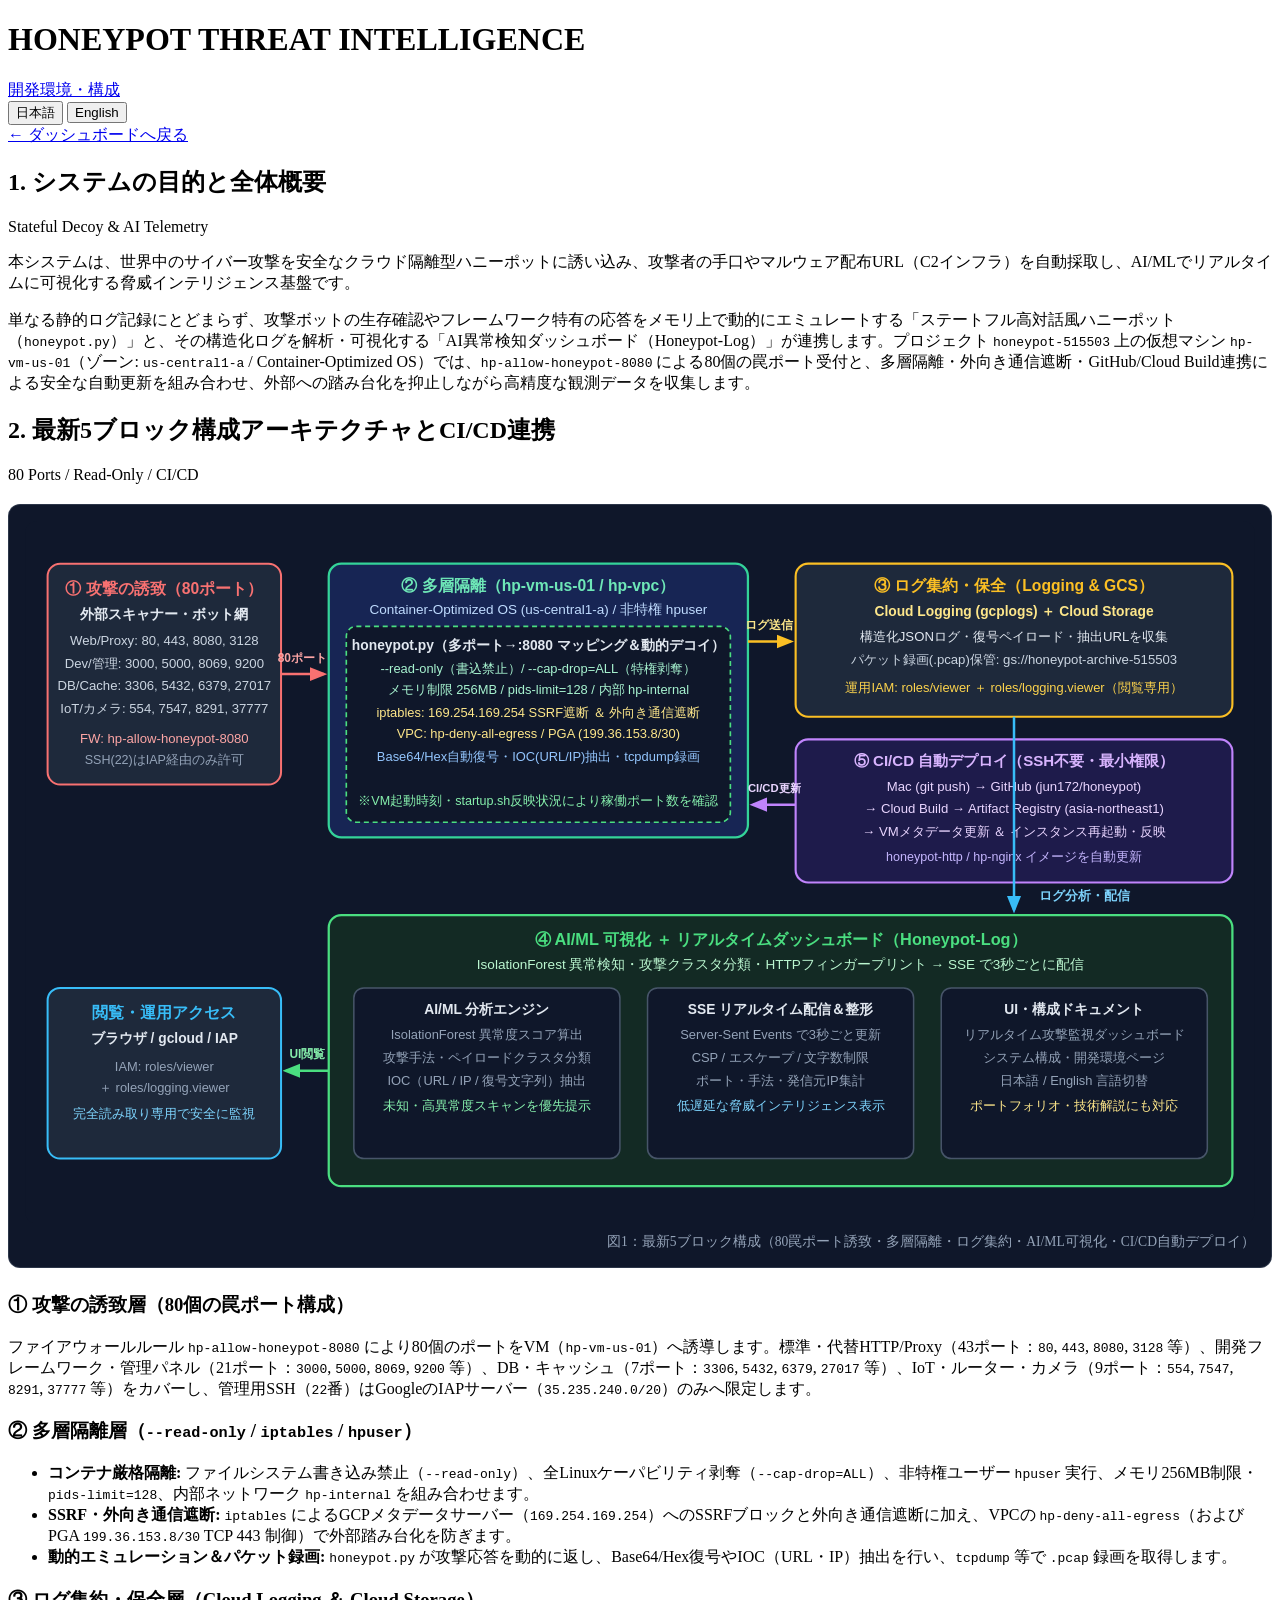
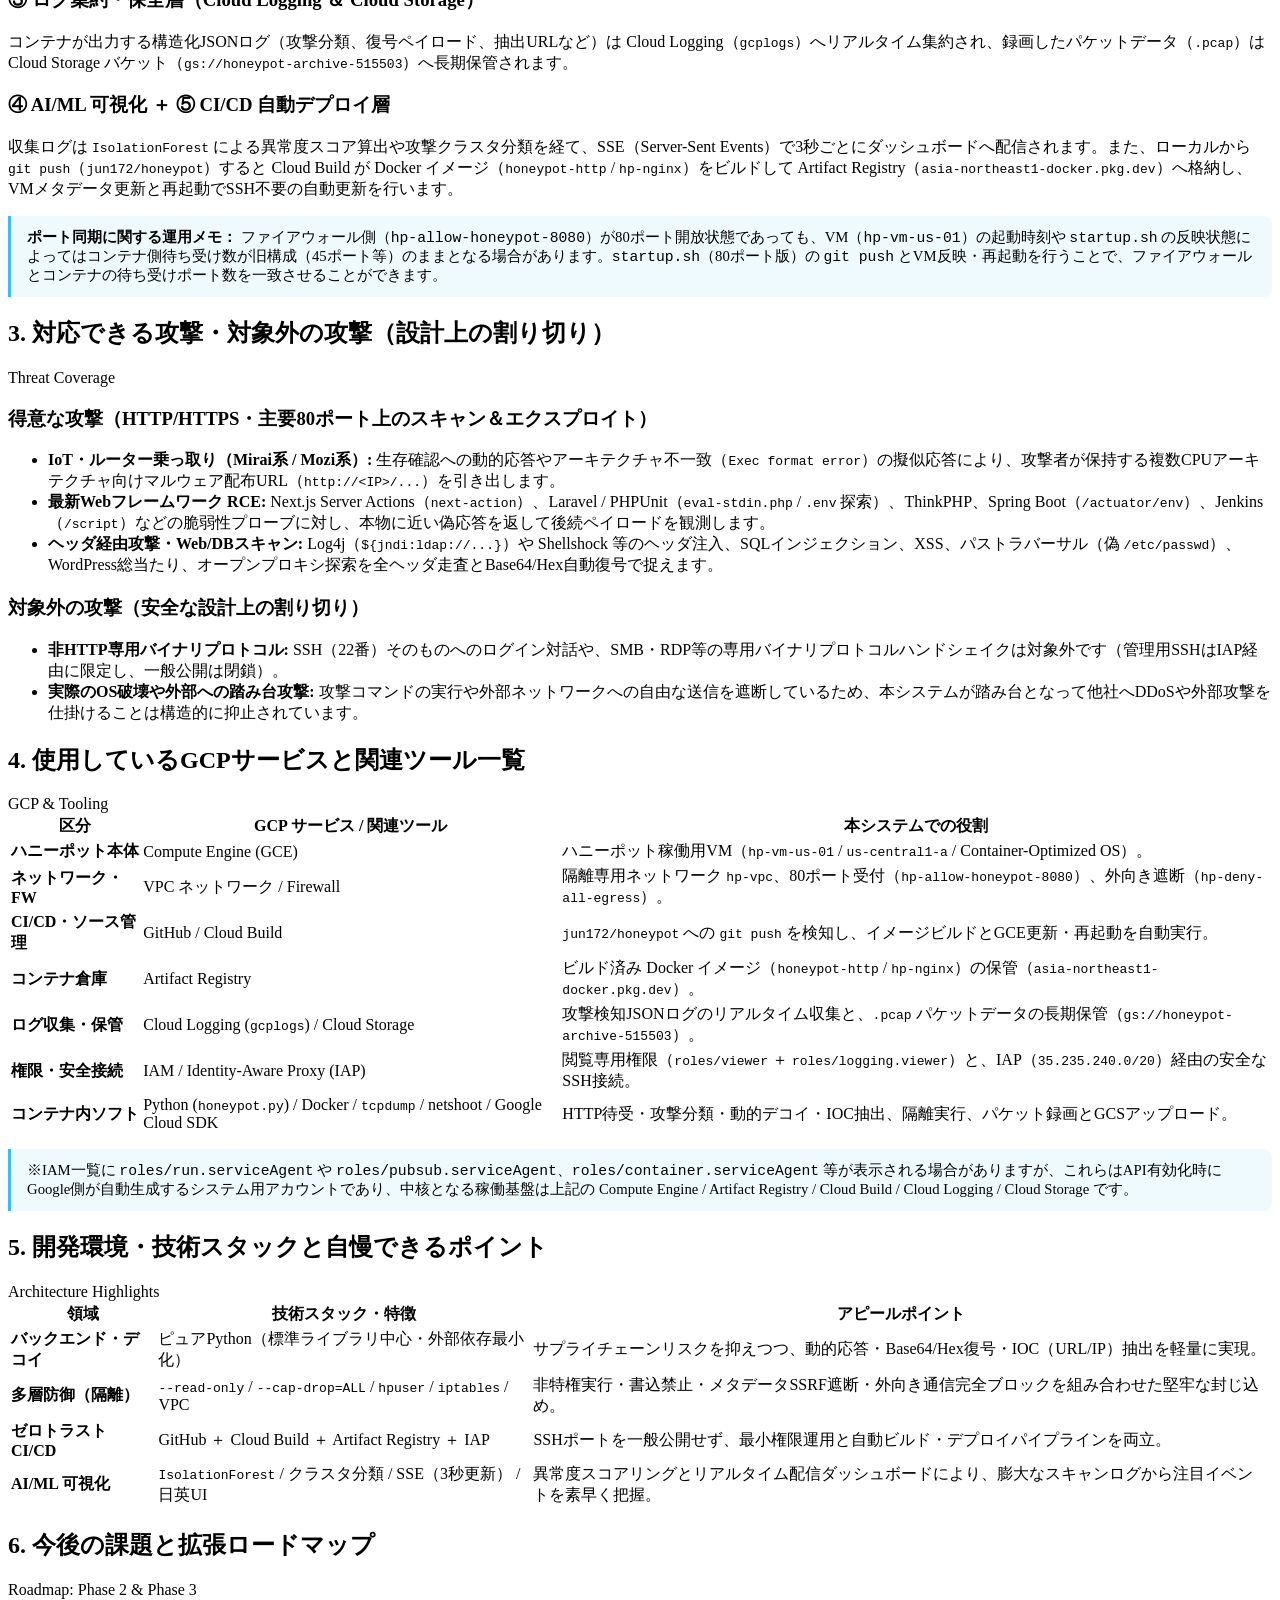
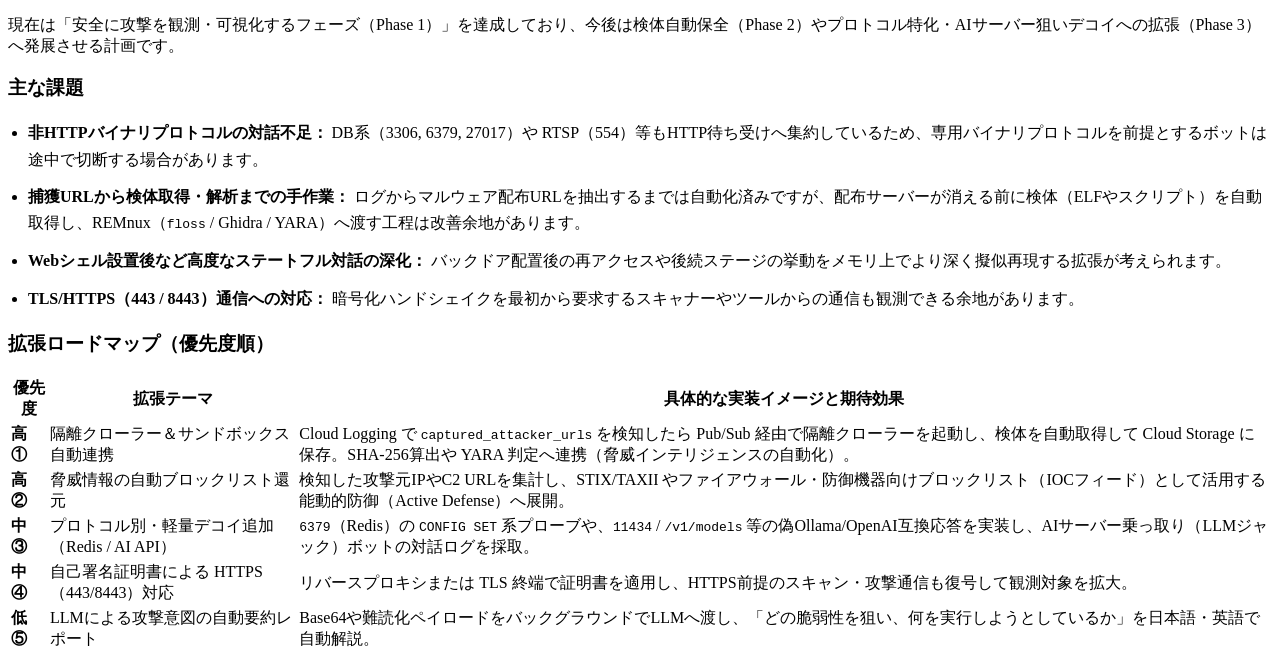
==== commit 2a26c27d: "Remove external Docker Hub pull to fix startup-script timeout" ====
--- a/dashboard/static/environment.html
+++ b/dashboard/static/environment.html
@@ -3,6 +3,10 @@
 <head>
   <meta charset="UTF-8" />
   <meta name="viewport" content="width=device-width, initial-scale=1.0" />
+  <meta
+    http-equiv="Content-Security-Policy"
+    content="default-src 'self'; script-src 'self'; style-src 'self' 'unsafe-inline'; img-src 'self' data:; connect-src 'self'; font-src 'self'; object-src 'none'; base-uri 'self'; form-action 'self'; frame-ancestors 'none';"
+  />
   <title>Development Environment &amp; Architecture | Honeypot Threat Intelligence</title>
   <link rel="stylesheet" href="/static/style.css" />
   <link rel="icon" type="image/png" href="/static/AIWeb.png" />
@@ -19,7 +23,7 @@
     .arch-svg {
       display: block;
       width: 100%;
-      min-width: 720px;
+      min-width: 780px;
       height: auto;
       font-family: -apple-system, BlinkMacSystemFont, "Segoe UI", Roboto, "Hiragino Sans", "Noto Sans JP", sans-serif;
     }
@@ -28,6 +32,22 @@
       font-size: 0.85rem;
       color: #94a3b8;
       text-align: right;
+    }
+    .roadmap-list {
+      margin: 0.75rem 0 0;
+      padding-left: 1.25rem;
+    }
+    .roadmap-list li {
+      margin-bottom: 0.7rem;
+      line-height: 1.65;
+    }
+    .doc-note {
+      margin-top: 0.85rem;
+      padding: 0.75rem 1rem;
+      border-left: 3px solid #38bdf8;
+      background: rgba(56, 189, 248, 0.08);
+      border-radius: 0 8px 8px 0;
+      font-size: 0.92rem;
     }
   </style>
 </head>
@@ -55,34 +75,34 @@
       <section class="card">
         <div class="card-header">
           <h2>1. システムの目的と全体概要</h2>
-          <span class="badge badge-info">Cloud Isolated Honeypot</span>
+          <span class="badge badge-info">Stateful Decoy &amp; AI Telemetry</span>
         </div>
         <p class="doc-lead">
-          本システムは、インターネット上の自動スキャンや不正アクセス試行を安全に観測・記録し、送信元情報やリクエスト内容を構造化ログとして収集・可視化するためのクラウド隔離型ハニーポット基盤です。
+          本システムは、世界中のサイバー攻撃を安全なクラウド隔離型ハニーポットに誘い込み、攻撃者の手口やマルウェア配布URL（C2インフラ）を自動採取し、AI/MLでリアルタイムに可視化する脅威インテリジェンス基盤です。
         </p>
         <p class="doc-body">
-          プロジェクト <code>honeypot-515503</code> 上の仮想マシン <code>hp-vm-us-01</code>（外部IP: <code>34.170.152.225</code>）にて、リバースプロキシの <code>hp-nginx</code>（8080番ポート公開）とハニーポット本体の <code>honeypot</code> を内部ネットワーク <code>hp-internal</code> 上で連携稼働させています。アクセスは非特権ユーザー <code>hpuser</code> で実行される <code>honeypot</code> へ渡され、Egress 制限や IAP 経由 SSH、Cloud Logging 連携を組み合わせることで、外部への踏み台化を抑止しつつ観測ログを安全に記録します。
+          単なる静的ログ記録にとどまらず、攻撃ボットの生存確認やフレームワーク特有の応答をメモリ上で動的にエミュレートする「ステートフル高対話風ハニーポット（<code>honeypot.py</code>）」と、その構造化ログを解析・可視化する「AI異常検知ダッシュボード（Honeypot-Log）」が連携します。プロジェクト <code>honeypot-515503</code> 上の仮想マシン <code>hp-vm-us-01</code>（ゾーン: <code>us-central1-a</code> / Container-Optimized OS）では、<code>hp-allow-honeypot-8080</code> による80個の罠ポート受付と、多層隔離・外向き通信遮断・GitHub/Cloud Build連携による安全な自動更新を組み合わせ、外部への踏み台化を抑止しながら高精度な観測データを収集します。
         </p>
       </section>
 
       <section class="card">
         <div class="card-header">
-          <h2>2. システム全体の4層アーキテクチャ</h2>
-          <span class="badge badge-success">hp-vpc / hpuser / IAP</span>
-        </div>
-
-        <!-- インライン SVG 図解（日本語） -->
+          <h2>2. 最新5ブロック構成アーキテクチャとCI/CD連携</h2>
+          <span class="badge badge-success">80 Ports / Read-Only / CI/CD</span>
+        </div>
+
+        <!-- インライン SVG 図解（日本語・5ブロック＋CI/CD構成） -->
         <div class="arch-diagram-wrap">
           <svg
             class="arch-svg"
-            viewBox="0 0 920 500"
+            viewBox="0 0 980 560"
             role="img"
             aria-labelledby="svg-title-ja svg-desc-ja"
             xmlns="http://www.w3.org/2000/svg"
           >
-            <title id="svg-title-ja">システム全体の4層アーキテクチャ図</title>
+            <title id="svg-title-ja">最新5ブロック構成アーキテクチャ図（80罠ポート・多層隔離・AI/ML・CI/CD）</title>
             <desc id="svg-desc-ja">
-              外部からのアクセスが hp-vm-us-01 の hp-nginx と hpuser 実行の honeypot に到達し、hp-vpc の Egress 制限と IAP SSH 制御のもとで Cloud Logging へ集約・分析・可視化される構成図。
+              外部からの80罠ポート通信が hp-vm-us-01 の多層隔離コンテナへ到達し、Cloud Logging や Cloud Storage へ集約された後、AI/ML分析とSSEでダッシュボードへ配信される構成図。右上のGitHubからCloud Build・Artifact Registryを経由する自動デプロイ経路も示す。
             </desc>
             <defs>
               <marker id="arrow-cyan-ja" viewBox="0 0 10 10" refX="8" refY="5" markerWidth="7" markerHeight="7" orient="auto-start-reverse">
@@ -97,207 +117,256 @@
               <marker id="arrow-amber-ja" viewBox="0 0 10 10" refX="8" refY="5" markerWidth="7" markerHeight="7" orient="auto-start-reverse">
                 <path d="M 0 1 L 10 5 L 0 9 z" fill="#fbbf24" />
               </marker>
+              <marker id="arrow-purple-ja" viewBox="0 0 10 10" refX="8" refY="5" markerWidth="7" markerHeight="7" orient="auto-start-reverse">
+                <path d="M 0 1 L 10 5 L 0 9 z" fill="#c084fc" />
+              </marker>
             </defs>
 
-            <rect x="0" y="0" width="920" height="500" rx="10" fill="#0f172a" />
-
-            <!-- 左側：外部アクセス / スキャナー -->
-            <rect x="20" y="55" width="175" height="125" rx="10" fill="#1e293b" stroke="#f87171" stroke-width="1.5" />
-            <text x="107" y="82" fill="#f87171" font-size="13" font-weight="700" text-anchor="middle">外部インターネット</text>
-            <text x="107" y="102" fill="#e2e8f0" font-size="12" font-weight="600" text-anchor="middle">自動スキャン / 外部アクセス</text>
-            <text x="107" y="124" fill="#94a3b8" font-size="11" text-anchor="middle">34.170.152.225:8080</text>
-            <text x="107" y="142" fill="#94a3b8" font-size="11" text-anchor="middle">HTTPリクエスト・ペイロード</text>
-            <text x="107" y="162" fill="#fca5a5" font-size="10.5" text-anchor="middle">送信元IP・ヘッダ・パス記録</text>
+            <rect x="0" y="0" width="980" height="560" rx="10" fill="#0f172a" />
+
+            <!-- ブロック1：攻撃の誘致（外部インターネット / 80罠ポート） -->
+            <rect x="18" y="34" width="186" height="176" rx="10" fill="#1e293b" stroke="#f87171" stroke-width="1.6" />
+            <text x="111" y="58" fill="#f87171" font-size="12.5" font-weight="700" text-anchor="middle">① 攻撃の誘致（80ポート）</text>
+            <text x="111" y="78" fill="#e2e8f0" font-size="11.5" font-weight="600" text-anchor="middle">外部スキャナー・ボット網</text>
+            <text x="111" y="99" fill="#cbd5e1" font-size="10.5" text-anchor="middle">Web/Proxy: 80, 443, 8080, 3128</text>
+            <text x="111" y="117" fill="#cbd5e1" font-size="10.5" text-anchor="middle">Dev/管理: 3000, 5000, 8069, 9200</text>
+            <text x="111" y="135" fill="#cbd5e1" font-size="10.5" text-anchor="middle">DB/Cache: 3306, 5432, 6379, 27017</text>
+            <text x="111" y="153" fill="#cbd5e1" font-size="10.5" text-anchor="middle">IoT/カメラ: 554, 7547, 8291, 37777</text>
+            <text x="111" y="177" fill="#fca5a5" font-size="10.5" text-anchor="middle">FW: hp-allow-honeypot-8080</text>
+            <text x="111" y="194" fill="#94a3b8" font-size="10" text-anchor="middle">SSH(22)はIAP経由のみ許可</text>
+
+            <!-- ブロック2：多層隔離（hp-vm-us-01 / honeypot / iptables） -->
+            <rect x="242" y="34" width="334" height="218" rx="10" fill="#172554" stroke="#34d399" stroke-width="1.8" />
+            <text x="409" y="56" fill="#6ee7b7" font-size="12.5" font-weight="700" text-anchor="middle">② 多層隔離（hp-vm-us-01 / hp-vpc）</text>
+            <text x="409" y="74" fill="#bfdbfe" font-size="10.8" text-anchor="middle">Container-Optimized OS (us-central1-a) / 非特権 hpuser</text>
+
+            <rect x="256" y="84" width="306" height="156" rx="8" fill="#0f172a" stroke="#4ade80" stroke-width="1.3" stroke-dasharray="4 3" />
+            <text x="409" y="103" fill="#e2e8f0" font-size="11" font-weight="700" text-anchor="middle">honeypot.py（多ポート→:8080 マッピング＆動的デコイ）</text>
+            <text x="409" y="121" fill="#a7f3d0" font-size="10.3" text-anchor="middle">--read-only（書込禁止）/ --cap-drop=ALL（特権剥奪）</text>
+            <text x="409" y="138" fill="#a7f3d0" font-size="10.3" text-anchor="middle">メモリ制限 256MB / pids-limit=128 / 内部 hp-internal</text>
+            <text x="409" y="156" fill="#fde68a" font-size="10.3" text-anchor="middle">iptables: 169.254.169.254 SSRF遮断 ＆ 外向き通信遮断</text>
+            <text x="409" y="173" fill="#fde68a" font-size="10.3" text-anchor="middle">VPC: hp-deny-all-egress / PGA (199.36.153.8/30)</text>
+            <text x="409" y="191" fill="#93c5fd" font-size="10.3" text-anchor="middle">Base64/Hex自動復号・IOC(URL/IP)抽出・tcpdump録画</text>
+            <text x="409" y="226" fill="#86efac" font-size="10" text-anchor="middle">※VM起動時刻・startup.sh反映状況により稼働ポート数を確認</text>
+
+            <!-- ブロック3：ログ集約・保全（Cloud Logging / GCS） -->
+            <rect x="614" y="34" width="348" height="122" rx="10" fill="#1e293b" stroke="#fbbf24" stroke-width="1.7" />
+            <text x="788" y="56" fill="#fbbf24" font-size="12.5" font-weight="700" text-anchor="middle">③ ログ集約・保全（Logging &amp; GCS）</text>
+            <text x="788" y="76" fill="#fde68a" font-size="11" font-weight="600" text-anchor="middle">Cloud Logging (gcplogs) ＋ Cloud Storage</text>
+            <text x="788" y="96" fill="#e2e8f0" font-size="10.5" text-anchor="middle">構造化JSONログ・復号ペイロード・抽出URLを収集</text>
+            <text x="788" y="114" fill="#cbd5e1" font-size="10.5" text-anchor="middle">パケット録画(.pcap)保管: gs://honeypot-archive-515503</text>
+            <text x="788" y="136" fill="#fcd34d" font-size="10.3" text-anchor="middle">運用IAM: roles/viewer ＋ roles/logging.viewer（閲覧専用）</text>
+
+            <!-- ブロック5（右上）：CI/CD 自動デプロイパイプライン -->
+            <rect x="614" y="174" width="348" height="114" rx="10" fill="#1e1b4b" stroke="#c084fc" stroke-width="1.7" />
+            <text x="788" y="195" fill="#d8b4fe" font-size="12" font-weight="700" text-anchor="middle">⑤ CI/CD 自動デプロイ（SSH不要・最小権限）</text>
+            <text x="788" y="215" fill="#e9d5ff" font-size="10.5" text-anchor="middle">Mac (git push) → GitHub (jun172/honeypot)</text>
+            <text x="788" y="233" fill="#e9d5ff" font-size="10.5" text-anchor="middle">→ Cloud Build → Artifact Registry (asia-northeast1)</text>
+            <text x="788" y="251" fill="#e9d5ff" font-size="10.5" text-anchor="middle">→ VMメタデータ更新 ＆ インスタンス再起動・反映</text>
+            <text x="788" y="271" fill="#c4b5fd" font-size="10" text-anchor="middle"> honeypot-http / hp-nginx イメージを自動更新</text>
+
+            <!-- ブロック4：AI/ML可視化 ＋ ダッシュボード -->
+            <rect x="242" y="314" width="720" height="216" rx="10" fill="#132a24" stroke="#4ade80" stroke-width="1.8" />
+            <text x="602" y="338" fill="#4ade80" font-size="13" font-weight="700" text-anchor="middle">④ AI/ML 可視化 ＋ リアルタイムダッシュボード（Honeypot-Log）</text>
+            <text x="602" y="357" fill="#bbf7d0" font-size="10.8" text-anchor="middle">IsolationForest 異常検知・攻撃クラスタ分類・HTTPフィンガープリント → SSE で3秒ごとに配信</text>
+
+            <rect x="262" y="372" width="212" height="136" rx="8" fill="#0f172a" stroke="#475569" stroke-width="1.2" />
+            <text x="368" y="393" fill="#e2e8f0" font-size="11" font-weight="700" text-anchor="middle">AI/ML 分析エンジン</text>
+            <text x="368" y="413" fill="#94a3b8" font-size="10.3" text-anchor="middle">IsolationForest 異常度スコア算出</text>
+            <text x="368" y="431" fill="#94a3b8" font-size="10.3" text-anchor="middle">攻撃手法・ペイロードクラスタ分類</text>
+            <text x="368" y="449" fill="#94a3b8" font-size="10.3" text-anchor="middle">IOC（URL / IP / 復号文字列）抽出</text>
+            <text x="368" y="469" fill="#86efac" font-size="10" text-anchor="middle">未知・高異常度スキャンを優先提示</text>
+
+            <rect x="496" y="372" width="212" height="136" rx="8" fill="#0f172a" stroke="#475569" stroke-width="1.2" />
+            <text x="602" y="393" fill="#e2e8f0" font-size="11" font-weight="700" text-anchor="middle">SSE リアルタイム配信＆整形</text>
+            <text x="602" y="413" fill="#94a3b8" font-size="10.3" text-anchor="middle">Server-Sent Events で3秒ごと更新</text>
+            <text x="602" y="431" fill="#94a3b8" font-size="10.3" text-anchor="middle">CSP / エスケープ / 文字数制限</text>
+            <text x="602" y="449" fill="#94a3b8" font-size="10.3" text-anchor="middle">ポート・手法・発信元IP集計</text>
+            <text x="602" y="469" fill="#7dd3fc" font-size="10" text-anchor="middle">低遅延な脅威インテリジェンス表示</text>
+
+            <rect x="730" y="372" width="212" height="136" rx="8" fill="#0f172a" stroke="#475569" stroke-width="1.2" />
+            <text x="836" y="393" fill="#e2e8f0" font-size="11" font-weight="700" text-anchor="middle">UI・構成ドキュメント</text>
+            <text x="836" y="413" fill="#94a3b8" font-size="10.3" text-anchor="middle">リアルタイム攻撃監視ダッシュボード</text>
+            <text x="836" y="431" fill="#94a3b8" font-size="10.3" text-anchor="middle">システム構成・開発環境ページ</text>
+            <text x="836" y="449" fill="#94a3b8" font-size="10.3" text-anchor="middle">日本語 / English 言語切替</text>
+            <text x="836" y="469" fill="#fde68a" font-size="10" text-anchor="middle">ポートフォリオ・技術解説にも対応</text>
 
             <!-- 左下：閲覧・運用 -->
-            <rect x="20" y="335" width="175" height="110" rx="10" fill="#1e293b" stroke="#38bdf8" stroke-width="1.5" />
-            <text x="107" y="362" fill="#38bdf8" font-size="13" font-weight="700" text-anchor="middle">閲覧・運用アクセス</text>
-            <text x="107" y="384" fill="#e2e8f0" font-size="12" font-weight="600" text-anchor="middle">ブラウザ / gcloud / IAP</text>
-            <text x="107" y="406" fill="#94a3b8" font-size="11" text-anchor="middle">roles/viewer + IAP Tunnel</text>
-            <text x="107" y="424" fill="#94a3b8" font-size="11" text-anchor="middle">ログ参照・可視化確認</text>
-
-            <!-- ① おとり観測層（honeypot-515503） -->
-            <rect x="245" y="25" width="320" height="175" rx="10" fill="#172554" stroke="#60a5fa" stroke-width="1.8" />
-            <text x="405" y="48" fill="#93c5fd" font-size="12.5" font-weight="700" text-anchor="middle">① おとり観測層（honeypot-515503）</text>
-            <text x="405" y="66" fill="#bfdbfe" font-size="11" text-anchor="middle">VM: hp-vm-us-01 (34.170.152.225)</text>
-
-            <!-- ② ネットワーク・コンテナ隔離層（hp-vpc） -->
-            <rect x="260" y="78" width="290" height="108" rx="8" fill="#0f172a" stroke="#34d399" stroke-width="1.5" stroke-dasharray="5 3" />
-            <text x="405" y="97" fill="#6ee7b7" font-size="11.5" font-weight="700" text-anchor="middle">② ネットワーク・隔離層（hp-vpc / hp-internal）</text>
-            <text x="405" y="115" fill="#e2e8f0" font-size="11" text-anchor="middle">hp-nginx (:8080) ＋ honeypot (非特権 hpuser)</text>
-            <text x="405" y="133" fill="#a7f3d0" font-size="10.5" text-anchor="middle">Egress Deny / PGA (199.36.153.8/30)</text>
-            <text x="405" y="149" fill="#a7f3d0" font-size="10.5" text-anchor="middle">SSH は IAP (35.235.240.0/20) 経由のみ</text>
-            <text x="405" y="166" fill="#fca5a5" font-size="10.5" text-anchor="middle">外部への不正な外向き通信を遮断</text>
-
-            <!-- ③ ログ収集・保全層（Cloud Logging） -->
-            <rect x="625" y="45" width="275" height="155" rx="10" fill="#1e293b" stroke="#fbbf24" stroke-width="1.8" />
-            <text x="762" y="70" fill="#fbbf24" font-size="12.5" font-weight="700" text-anchor="middle">③ ログ収集・保全層</text>
-            <text x="762" y="88" fill="#fde68a" font-size="11" font-weight="600" text-anchor="middle">Cloud Logging / コンテナログ</text>
-            <text x="762" y="112" fill="#e2e8f0" font-size="11" text-anchor="middle">hp-nginx / honeypot 出力・イベント記録</text>
-            <text x="762" y="132" fill="#e2e8f0" font-size="11" text-anchor="middle">プロジェクト honeypot-515503 で集約</text>
-            <text x="762" y="156" fill="#fcd34d" font-size="10.5" text-anchor="middle">運用者は roles/viewer で参照中心</text>
-            <text x="762" y="174" fill="#94a3b8" font-size="10.5" text-anchor="middle">監査・検証用の観測証跡を保持</text>
-
-            <!-- ④ 分析・可視化・アクセス制御層 -->
-            <rect x="245" y="295" width="655" height="165" rx="10" fill="#132a24" stroke="#4ade80" stroke-width="1.8" />
-            <text x="572" y="320" fill="#4ade80" font-size="13" font-weight="700" text-anchor="middle">④ 分析・可視化・アクセス制御層（Cloud Logging / Dashboard / IAM）</text>
-            <text x="572" y="340" fill="#bbf7d0" font-size="11" text-anchor="middle">最小権限IAM（roles/viewer ＋ roles/iap.tunnelResourceAccessor）</text>
-
-            <rect x="268" y="356" width="185" height="84" rx="7" fill="#0f172a" stroke="#475569" stroke-width="1.2" />
-            <text x="360" y="376" fill="#e2e8f0" font-size="11" font-weight="700" text-anchor="middle">ログ抽出・分類</text>
-            <text x="360" y="396" fill="#94a3b8" font-size="10.5" text-anchor="middle">Cloud Logging 照会</text>
-            <text x="360" y="414" fill="#94a3b8" font-size="10.5" text-anchor="middle">スキャン・リクエスト解析</text>
-
-            <rect x="478" y="356" width="190" height="84" rx="7" fill="#0f172a" stroke="#475569" stroke-width="1.2" />
-            <text x="573" y="376" fill="#e2e8f0" font-size="11" font-weight="700" text-anchor="middle">整形・安全化</text>
-            <text x="573" y="396" fill="#94a3b8" font-size="10.5" text-anchor="middle">エスケープ・文字数制限</text>
-            <text x="573" y="414" fill="#94a3b8" font-size="10.5" text-anchor="middle">送信元・ステータス集計</text>
-
-            <rect x="693" y="356" width="185" height="84" rx="7" fill="#0f172a" stroke="#475569" stroke-width="1.2" />
-            <text x="785" y="376" fill="#e2e8f0" font-size="11" font-weight="700" text-anchor="middle">画面・構成ドキュメント</text>
-            <text x="785" y="396" fill="#94a3b8" font-size="10.5" text-anchor="middle">ダッシュボード / 構成画面</text>
-            <text x="785" y="414" fill="#94a3b8" font-size="10.5" text-anchor="middle">日本語 / English 切替</text>
+            <rect x="18" y="372" width="186" height="136" rx="10" fill="#1e293b" stroke="#38bdf8" stroke-width="1.6" />
+            <text x="111" y="396" fill="#38bdf8" font-size="12.5" font-weight="700" text-anchor="middle">閲覧・運用アクセス</text>
+            <text x="111" y="416" fill="#e2e8f0" font-size="11" font-weight="600" text-anchor="middle">ブラウザ / gcloud / IAP</text>
+            <text x="111" y="438" fill="#94a3b8" font-size="10.3" text-anchor="middle">IAM: roles/viewer</text>
+            <text x="111" y="455" fill="#94a3b8" font-size="10.3" text-anchor="middle">＋ roles/logging.viewer</text>
+            <text x="111" y="476" fill="#7dd3fc" font-size="10" text-anchor="middle">完全読み取り専用で安全に監視</text>
 
             <!-- 矢印 -->
-            <line x1="195" y1="115" x2="256" y2="115" stroke="#f87171" stroke-width="2" marker-end="url(#arrow-red-ja)" />
-            <text x="225" y="106" fill="#fca5a5" font-size="10" font-weight="600" text-anchor="middle">:8080 通信</text>
-
-            <line x1="565" y1="118" x2="621" y2="118" stroke="#fbbf24" stroke-width="2" marker-end="url(#arrow-amber-ja)" />
-            <text x="593" y="108" fill="#fde68a" font-size="9.8" font-weight="600" text-anchor="middle">ログ出力</text>
-
-            <path d="M 762 200 L 762 248 L 572 248 L 572 291" fill="none" stroke="#38bdf8" stroke-width="2" marker-end="url(#arrow-cyan-ja)" />
-            <text x="667" y="240" fill="#7dd3fc" font-size="10.5" font-weight="600" text-anchor="middle">Cloud Logging 参照・分析</text>
-
-            <line x1="245" y1="390" x2="199" y2="390" stroke="#4ade80" stroke-width="2" marker-end="url(#arrow-green-ja)" />
-            <text x="222" y="380" fill="#86efac" font-size="10" font-weight="600" text-anchor="middle">確認・閲覧</text>
+            <line x1="204" y1="122" x2="238" y2="122" stroke="#f87171" stroke-width="2" marker-end="url(#arrow-red-ja)" />
+            <text x="221" y="112" fill="#fca5a5" font-size="9.5" font-weight="600" text-anchor="middle">80ポート</text>
+
+            <line x1="576" y1="96" x2="610" y2="96" stroke="#fbbf24" stroke-width="2" marker-end="url(#arrow-amber-ja)" />
+            <text x="593" y="86" fill="#fde68a" font-size="9.5" font-weight="600" text-anchor="middle">ログ送信</text>
+
+            <line x1="614" y1="226" x2="580" y2="226" stroke="#c084fc" stroke-width="2" marker-end="url(#arrow-purple-ja)" />
+            <text x="597" y="216" fill="#e9d5ff" font-size="9" font-weight="600" text-anchor="middle">CI/CD更新</text>
+
+            <path d="M 788 156 L 788 310" fill="none" stroke="#38bdf8" stroke-width="2" marker-end="url(#arrow-cyan-ja)" />
+            <text x="844" y="302" fill="#7dd3fc" font-size="10" font-weight="600" text-anchor="middle">ログ分析・配信</text>
+
+            <line x1="242" y1="438" x2="208" y2="438" stroke="#4ade80" stroke-width="2" marker-end="url(#arrow-green-ja)" />
+            <text x="225" y="428" fill="#86efac" font-size="9.5" font-weight="600" text-anchor="middle">UI閲覧</text>
           </svg>
-          <div class="arch-diagram-caption">図1：honeypot-515503 / hp-vm-us-01 中心の観測・隔離・Cloud Logging 構成図</div>
+          <div class="arch-diagram-caption">図1：最新5ブロック構成（80罠ポート誘致・多層隔離・ログ集約・AI/ML可視化・CI/CD自動デプロイ）</div>
         </div>
 
         <div class="arch-grid">
           <div class="arch-box">
-            <h3>① おとり観測層（プロジェクト：<code>honeypot-515503</code> / VM：<code>hp-vm-us-01</code>）</h3>
+            <h3>① 攻撃の誘致層（80個の罠ポート構成）</h3>
             <p>
-              Compute Engine インスタンス <code>hp-vm-us-01</code>（外部IP: <code>34.170.152.225</code>）上で、リバースプロキシの <code>hp-nginx</code> とハニーポット本体の <code>honeypot</code> コンテナを稼働させています。外部からの <code>8080</code> 番ポートへのアクセスを <code>hp-nginx</code> が受け付け、Docker 内部ネットワーク <code>hp-internal</code> 経由で <code>honeypot</code> へ転送します。
+              ファイアウォールルール <code>hp-allow-honeypot-8080</code> により80個のポートをVM（<code>hp-vm-us-01</code>）へ誘導します。標準・代替HTTP/Proxy（43ポート：<code>80</code>, <code>443</code>, <code>8080</code>, <code>3128</code> 等）、開発フレームワーク・管理パネル（21ポート：<code>3000</code>, <code>5000</code>, <code>8069</code>, <code>9200</code> 等）、DB・キャッシュ（7ポート：<code>3306</code>, <code>5432</code>, <code>6379</code>, <code>27017</code> 等）、IoT・ルーター・カメラ（9ポート：<code>554</code>, <code>7547</code>, <code>8291</code>, <code>37777</code> 等）をカバーし、管理用SSH（<code>22</code>番）はGoogleのIAPサーバー（<code>35.235.240.0/20</code>）のみへ限定します。
             </p>
           </div>
           <div class="arch-box">
-            <h3>② ネットワーク・非特権実行による隔離層（VPC：<code>hp-vpc</code> / ユーザー：<code>hpuser</code>）</h3>
+            <h3>② 多層隔離層（<code>--read-only</code> / <code>iptables</code> / <code>hpuser</code>）</h3>
             <ul>
-              <li><strong>コンテナの非特権ユーザー実行（<code>hpuser</code>）:</strong> ハニーポットプロセスは特権 <code>root</code> ではなく <code>hpuser</code> として動作し、コンテナ内部で万が一処理が逸脱した場合でもホストや権限昇格のリスクを抑えます。</li>
-              <li><strong>ネットワーク分離と公開ポート制御:</strong> <code>hp-vpc</code>（サブネット <code>hp-subnet-us</code>）および Docker ネットワーク <code>hp-internal</code> によって内部通信を分離しつつ、公開用ルール <code>hp-allow-honeypot-8080</code> で <code>8080</code> 番ポートを公開しています。</li>
-              <li><strong>Egress 制限:</strong> <code>hp-allow-pga-egress</code>（<code>199.36.153.8/30</code> 宛て TCP 443）と <code>hp-deny-all-egress</code>（外向き通信拒否）により、VM から外部インターネットへの無制限な送信通信を制限しています。</li>
-              <li><strong>IAP 経由 SSH 制限:</strong> <code>hp-allow-iap-ssh</code> により SSH（TCP 22）は Identity-Aware Proxy（<code>35.235.240.0/20</code>）経由のみへ限定しています。</li>
+              <li><strong>コンテナ厳格隔離:</strong> ファイルシステム書き込み禁止（<code>--read-only</code>）、全Linuxケーパビリティ剥奪（<code>--cap-drop=ALL</code>）、非特権ユーザー <code>hpuser</code> 実行、メモリ256MB制限・<code>pids-limit=128</code>、内部ネットワーク <code>hp-internal</code> を組み合わせます。</li>
+              <li><strong>SSRF・外向き通信遮断:</strong> <code>iptables</code> によるGCPメタデータサーバー（<code>169.254.169.254</code>）へのSSRFブロックと外向き通信遮断に加え、VPCの <code>hp-deny-all-egress</code>（および PGA <code>199.36.153.8/30</code> TCP 443 制御）で外部踏み台化を防ぎます。</li>
+              <li><strong>動的エミュレーション＆パケット録画:</strong> <code>honeypot.py</code> が攻撃応答を動的に返し、Base64/Hex復号やIOC（URL・IP）抽出を行い、<code>tcpdump</code> 等で <code>.pcap</code> 録画を取得します。</li>
             </ul>
           </div>
           <div class="arch-box">
-            <h3>③ ログ収集・記録層（Cloud Logging ＆ コンテナログ）</h3>
+            <h3>③ ログ集約・保全層（Cloud Logging ＆ Cloud Storage）</h3>
             <p>
-              <code>hp-nginx</code> および <code>honeypot</code> が記録するリクエスト・アクセス・検知ログはコンテナログおよび Cloud Logging へ出力されます。公開後の外部アクセスやスキャン試行を後から追跡・分析できるよう、観測証跡を保持します。
+              コンテナが出力する構造化JSONログ（攻撃分類、復号ペイロード、抽出URLなど）は Cloud Logging（<code>gcplogs</code>）へリアルタイム集約され、録画したパケットデータ（<code>.pcap</code>）は Cloud Storage バケット（<code>gs://honeypot-archive-515503</code>）へ長期保管されます。
             </p>
           </div>
           <div class="arch-box">
-            <h3>④ アクセス制御・可視化層（IAM 最小権限 ＆ Web UI）</h3>
+            <h3>④ AI/ML 可視化 ＋ ⑤ CI/CD 自動デプロイ層</h3>
             <p>
-              運用アカウント（<code>mujwtaxz@gmail.com</code>）のプロジェクトロールは <code>roles/viewer</code>（および IAP 接続用の <code>roles/iap.tunnelResourceAccessor</code>）へ絞り込み、誤変更や不正削除を防いでいます。Web 画面ではダッシュボードと本構成ページ（日本語／英語切替）を提供します。
+              収集ログは <code>IsolationForest</code> による異常度スコア算出や攻撃クラスタ分類を経て、SSE（Server-Sent Events）で3秒ごとにダッシュボードへ配信されます。また、ローカルから <code>git push</code>（<code>jun172/honeypot</code>）すると Cloud Build が Docker イメージ（<code>honeypot-http</code> / <code>hp-nginx</code>）をビルドして Artifact Registry（<code>asia-northeast1-docker.pkg.dev</code>）へ格納し、VMメタデータ更新と再起動でSSH不要の自動更新を行います。
             </p>
           </div>
         </div>
-      </section>
-
-      <section class="card">
-        <div class="card-header">
-          <h2>3. 現在のシステムで使用しているGCPサービス一覧</h2>
-          <span class="badge badge-info">GCP Services</span>
+        <div class="doc-note">
+          <strong>ポート同期に関する運用メモ：</strong> ファイアウォール側（<code>hp-allow-honeypot-8080</code>）が80ポート開放状態であっても、VM（<code>hp-vm-us-01</code>）の起動時刻や <code>startup.sh</code> の反映状態によってはコンテナ側待ち受け数が旧構成（45ポート等）のままとなる場合があります。<code>startup.sh</code>（80ポート版）の <code>git push</code> とVM反映・再起動を行うことで、ファイアウォールとコンテナの待ち受けポート数を一致させることができます。
+        </div>
+      </section>
+
+      <section class="card">
+        <div class="card-header">
+          <h2>3. 対応できる攻撃・対象外の攻撃（設計上の割り切り）</h2>
+          <span class="badge badge-info">Threat Coverage</span>
+        </div>
+        <div class="arch-grid">
+          <div class="arch-box">
+            <h3>得意な攻撃（HTTP/HTTPS・主要80ポート上のスキャン＆エクスプロイト）</h3>
+            <ul>
+              <li><strong>IoT・ルーター乗っ取り（Mirai系 / Mozi系）:</strong> 生存確認への動的応答やアーキテクチャ不一致（<code>Exec format error</code>）の擬似応答により、攻撃者が保持する複数CPUアーキテクチャ向けマルウェア配布URL（<code>http://&lt;IP&gt;/...</code>）を引き出します。</li>
+              <li><strong>最新Webフレームワーク RCE:</strong> Next.js Server Actions（<code>next-action</code>）、Laravel / PHPUnit（<code>eval-stdin.php</code> / <code>.env</code> 探索）、ThinkPHP、Spring Boot（<code>/actuator/env</code>）、Jenkins（<code>/script</code>）などの脆弱性プローブに対し、本物に近い偽応答を返して後続ペイロードを観測します。</li>
+              <li><strong>ヘッダ経由攻撃・Web/DBスキャン:</strong> Log4j（<code>${jndi:ldap://...}</code>）や Shellshock 等のヘッダ注入、SQLインジェクション、XSS、パストラバーサル（偽 <code>/etc/passwd</code>）、WordPress総当たり、オープンプロキシ探索を全ヘッダ走査とBase64/Hex自動復号で捉えます。</li>
+            </ul>
+          </div>
+          <div class="arch-box">
+            <h3>対象外の攻撃（安全な設計上の割り切り）</h3>
+            <ul>
+              <li><strong>非HTTP専用バイナリプロトコル:</strong> SSH（22番）そのものへのログイン対話や、SMB・RDP等の専用バイナリプロトコルハンドシェイクは対象外です（管理用SSHはIAP経由に限定し、一般公開は閉鎖）。</li>
+              <li><strong>実際のOS破壊や外部への踏み台攻撃:</strong> 攻撃コマンドの実行や外部ネットワークへの自由な送信を遮断しているため、本システムが踏み台となって他社へDDoSや外部攻撃を仕掛けることは構造的に抑止されています。</li>
+            </ul>
+          </div>
+        </div>
+      </section>
+
+      <section class="card">
+        <div class="card-header">
+          <h2>4. 使用しているGCPサービスと関連ツール一覧</h2>
+          <span class="badge badge-info">GCP &amp; Tooling</span>
         </div>
         <div class="table-wrap">
           <table>
             <thead>
               <tr>
-                <th>カテゴリ</th>
-                <th>GCP サービス名</th>
-                <th>現在のシステムでの役割</th>
+                <th>区分</th>
+                <th>GCP サービス / 関連ツール</th>
+                <th>本システムでの役割</th>
               </tr>
             </thead>
             <tbody>
               <tr>
-                <td><strong>仮想マシン</strong></td>
-                <td>Compute Engine</td>
-                <td>ハニーポット基盤となる VM（<code>hp-vm-us-01</code> / 外部IP <code>34.170.152.225</code>）の稼働。</td>
+                <td><strong>ハニーポット本体</strong></td>
+                <td>Compute Engine (GCE)</td>
+                <td>ハニーポット稼働用VM（<code>hp-vm-us-01</code> / <code>us-central1-a</code> / Container-Optimized OS）。</td>
               </tr>
               <tr>
                 <td><strong>ネットワーク・FW</strong></td>
-                <td>Virtual Private Cloud (VPC)</td>
-                <td><code>hp-vpc</code>・<code>hp-subnet-us</code>、<code>hp-allow-honeypot-8080</code>、<code>hp-allow-iap-ssh</code>、Egress 制限ルールの運用。</td>
-              </tr>
-              <tr>
-                <td><strong>安全管理接続</strong></td>
-                <td>Identity-Aware Proxy (IAP)</td>
-                <td><code>35.235.240.0/20</code> 経由の暗号化トンネルによる <code>hp-vm-us-01</code> への SSH 接続。</td>
-              </tr>
-              <tr>
-                <td><strong>ログ収集・参照</strong></td>
-                <td>Cloud Logging</td>
-                <td><code>hp-vm-us-01</code> およびコンテナから出力されるアクセス・動作ログの収集と確認。</td>
-              </tr>
-              <tr>
-                <td><strong>権限管理</strong></td>
-                <td>Identity and Access Management (IAM)</td>
-                <td><code>roles/viewer</code> および <code>roles/iap.tunnelResourceAccessor</code> による閲覧・接続権限の制御。</td>
-              </tr>
-              <tr>
-                <td><strong>イメージビルド・保管</strong></td>
-                <td>Cloud Build / Artifact Registry</td>
-                <td>ハニーポットコンテナイメージのビルドおよびレジストリからの <code>docker pull</code> 配信。</td>
+                <td>VPC ネットワーク / Firewall</td>
+                <td>隔離専用ネットワーク <code>hp-vpc</code>、80ポート受付（<code>hp-allow-honeypot-8080</code>）、外向き遮断（<code>hp-deny-all-egress</code>）。</td>
+              </tr>
+              <tr>
+                <td><strong>CI/CD・ソース管理</strong></td>
+                <td>GitHub / Cloud Build</td>
+                <td><code>jun172/honeypot</code> への <code>git push</code> を検知し、イメージビルドとGCE更新・再起動を自動実行。</td>
+              </tr>
+              <tr>
+                <td><strong>コンテナ倉庫</strong></td>
+                <td>Artifact Registry</td>
+                <td>ビルド済み Docker イメージ（<code>honeypot-http</code> / <code>hp-nginx</code>）の保管（<code>asia-northeast1-docker.pkg.dev</code>）。</td>
+              </tr>
+              <tr>
+                <td><strong>ログ収集・保管</strong></td>
+                <td>Cloud Logging (<code>gcplogs</code>) / Cloud Storage</td>
+                <td>攻撃検知JSONログのリアルタイム収集と、<code>.pcap</code> パケットデータの長期保管（<code>gs://honeypot-archive-515503</code>）。</td>
+              </tr>
+              <tr>
+                <td><strong>権限・安全接続</strong></td>
+                <td>IAM / Identity-Aware Proxy (IAP)</td>
+                <td>閲覧専用権限（<code>roles/viewer</code> ＋ <code>roles/logging.viewer</code>）と、IAP（<code>35.235.240.0/20</code>）経由の安全なSSH接続。</td>
+              </tr>
+              <tr>
+                <td><strong>コンテナ内ソフト</strong></td>
+                <td>Python (<code>honeypot.py</code>) / Docker / <code>tcpdump</code> / netshoot / Google Cloud SDK</td>
+                <td>HTTP待受・攻撃分類・動的デコイ・IOC抽出、隔離実行、パケット録画とGCSアップロード。</td>
               </tr>
             </tbody>
           </table>
         </div>
-      </section>
-
-      <section class="card">
-        <div class="card-header">
-          <h2>4. 開発・運用環境と構成要素</h2>
+        <p class="doc-note">
+          ※IAM一覧に <code>roles/run.serviceAgent</code> や <code>roles/pubsub.serviceAgent</code>、<code>roles/container.serviceAgent</code> 等が表示される場合がありますが、これらはAPI有効化時にGoogle側が自動生成するシステム用アカウントであり、中核となる稼働基盤は上記の Compute Engine / Artifact Registry / Cloud Build / Cloud Logging / Cloud Storage です。
+        </p>
+      </section>
+
+      <section class="card">
+        <div class="card-header">
+          <h2>5. 開発環境・技術スタックと自慢できるポイント</h2>
+          <span class="badge badge-success">Architecture Highlights</span>
         </div>
         <div class="table-wrap">
           <table>
             <thead>
               <tr>
-                <th>カテゴリ</th>
-                <th>構成・ツール・要素</th>
-                <th>役割</th>
+                <th>領域</th>
+                <th>技術スタック・特徴</th>
+                <th>アピールポイント</th>
               </tr>
             </thead>
             <tbody>
               <tr>
-                <td><strong>開発端末・CLI</strong></td>
-                <td>macOS / zsh / Google Cloud CLI (<code>gcloud</code>) / Git</td>
-                <td>ソース管理・イメージビルド投入・VM状態および IAM/FW 確認</td>
-              </tr>
-              <tr>
-                <td><strong>VM・コンテナ基盤</strong></td>
-                <td><code>hp-vm-us-01</code> / Docker / <code>hp-internal</code></td>
-                <td><code>hp-nginx</code> と <code>honeypot</code> コンテナの稼働とネットワーク隔離</td>
-              </tr>
-              <tr>
-                <td><strong>ハニーポット実行</strong></td>
-                <td><code>honeypot</code> コンテナ / 非特権ユーザー <code>hpuser</code></td>
-                <td>8080番ポート配下での HTTP 応答生成とアクセス記録</td>
-              </tr>
-              <tr>
-                <td><strong>リバースプロキシ</strong></td>
-                <td><code>hp-nginx</code> コンテナ</td>
-                <td>外部 <code>:8080</code> からのリクエスト受付と <code>honeypot</code> へのプロキシ転送</td>
-              </tr>
-              <tr>
-                <td><strong>ログ・監視</strong></td>
-                <td>Cloud Logging / <code>docker logs</code></td>
-                <td>外部公開後のアクセスログ・コンテナ稼働ログの確認</td>
-              </tr>
-              <tr>
-                <td><strong>フロントエンド</strong></td>
-                <td>HTML5 / CSS3 / JavaScript</td>
-                <td>ダッシュボードおよび開発環境・構成ページの表示（日英切替対応）</td>
+                <td><strong>バックエンド・デコイ</strong></td>
+                <td>ピュアPython（標準ライブラリ中心・外部依存最小化）</td>
+                <td>サプライチェーンリスクを抑えつつ、動的応答・Base64/Hex復号・IOC（URL/IP）抽出を軽量に実現。</td>
+              </tr>
+              <tr>
+                <td><strong>多層防御（隔離）</strong></td>
+                <td><code>--read-only</code> / <code>--cap-drop=ALL</code> / <code>hpuser</code> / <code>iptables</code> / VPC</td>
+                <td>非特権実行・書込禁止・メタデータSSRF遮断・外向き通信完全ブロックを組み合わせた堅牢な封じ込め。</td>
+              </tr>
+              <tr>
+                <td><strong>ゼロトラスト CI/CD</strong></td>
+                <td>GitHub ＋ Cloud Build ＋ Artifact Registry ＋ IAP</td>
+                <td>SSHポートを一般公開せず、最小権限運用と自動ビルド・デプロイパイプラインを両立。</td>
+              </tr>
+              <tr>
+                <td><strong>AI/ML 可視化</strong></td>
+                <td><code>IsolationForest</code> / クラスタ分類 / SSE（3秒更新） / 日英UI</td>
+                <td>異常度スコアリングとリアルタイム配信ダッシュボードにより、膨大なスキャンログから注目イベントを素早く把握。</td>
               </tr>
             </tbody>
           </table>
@@ -306,38 +375,59 @@
 
       <section class="card">
         <div class="card-header">
-          <h2>5. 稼働・公開状態のポイント</h2>
-          <span class="badge badge-danger">Live Status</span>
-        </div>
-        <p class="doc-body">
-          <code>hp-vm-us-01</code>（<code>34.170.152.225</code>）上で <code>hp-nginx</code> と <code>honeypot</code>（<code>hpuser</code> 実行）が稼働し、<code>hp-allow-honeypot-8080</code> による外部公開状態のもとで HTTP 応答（<code>Portal Blog - Portal</code> 等）とログ記録を確認しています。あわせて SSH は IAP 経由に限定し、Egress 制限と IAM の <code>roles/viewer</code> 化によって運用上のリスクを抑えています。
+          <h2>6. 今後の課題と拡張ロードマップ</h2>
+          <span class="badge badge-info">Roadmap: Phase 2 &amp; Phase 3</span>
+        </div>
+        <p class="doc-lead">
+          現在は「安全に攻撃を観測・可視化するフェーズ（Phase 1）」を達成しており、今後は検体自動保全（Phase 2）やプロトコル特化・AIサーバー狙いデコイへの拡張（Phase 3）へ発展させる計画です。
         </p>
-      </section>
-
-      <section class="card">
-        <div class="card-header">
-          <h2>6. セキュリティと運用の安全設計</h2>
-          <span class="badge badge-success">Least Privilege &amp; Isolation</span>
-        </div>
-        <div class="arch-grid">
-          <div class="arch-box">
-            <h3>非特権実行（<code>hpuser</code>）とネットワーク分離</h3>
-            <p>
-              <code>honeypot</code> コンテナを非特権ユーザー <code>hpuser</code> で動作させ、<code>hp-nginx</code> とは <code>hp-internal</code> ネットワーク経由で通信させることで、外部公開口とアプリケーション処理の境界を整理しています。
-            </p>
-          </div>
-          <div class="arch-box">
-            <h3>Egress 制限と IAP 経由 SSH</h3>
-            <p>
-              <code>hp-vpc</code> 上の Egress 制限ルール（<code>hp-allow-pga-egress</code> / <code>hp-deny-all-egress</code>）で外部への不要な送信を抑止しつつ、管理用 SSH は IAP（<code>35.235.240.0/20</code>）経由に限定しています。
-            </p>
-          </div>
-          <div class="arch-box">
-            <h3>IAM 最小権限と Cloud Logging 確認</h3>
-            <p>
-              運用アカウントの権限を <code>roles/viewer</code>（＋ <code>roles/iap.tunnelResourceAccessor</code>）に抑えることで、意図しないリソース変更や削除を防ぎつつ、Cloud Logging やコンテナログから公開後のアクセス状況を把握できます。
-            </p>
-          </div>
+
+        <h3>主な課題</h3>
+        <ul class="roadmap-list">
+          <li><strong>非HTTPバイナリプロトコルの対話不足：</strong> DB系（3306, 6379, 27017）や RTSP（554）等もHTTP待ち受けへ集約しているため、専用バイナリプロトコルを前提とするボットは途中で切断する場合があります。</li>
+          <li><strong>捕獲URLから検体取得・解析までの手作業：</strong> ログからマルウェア配布URLを抽出するまでは自動化済みですが、配布サーバーが消える前に検体（ELFやスクリプト）を自動取得し、REMnux（<code>floss</code> / Ghidra / YARA）へ渡す工程は改善余地があります。</li>
+          <li><strong>Webシェル設置後など高度なステートフル対話の深化：</strong> バックドア配置後の再アクセスや後続ステージの挙動をメモリ上でより深く擬似再現する拡張が考えられます。</li>
+          <li><strong>TLS/HTTPS（443 / 8443）通信への対応：</strong> 暗号化ハンドシェイクを最初から要求するスキャナーやツールからの通信も観測できる余地があります。</li>
+        </ul>
+
+        <h3>拡張ロードマップ（優先度順）</h3>
+        <div class="table-wrap">
+          <table>
+            <thead>
+              <tr>
+                <th>優先度</th>
+                <th>拡張テーマ</th>
+                <th>具体的な実装イメージと期待効果</th>
+              </tr>
+            </thead>
+            <tbody>
+              <tr>
+                <td><strong>高 ①</strong></td>
+                <td>隔離クローラー＆サンドボックス自動連携</td>
+                <td>Cloud Logging で <code>captured_attacker_urls</code> を検知したら Pub/Sub 経由で隔離クローラーを起動し、検体を自動取得して Cloud Storage に保存。SHA-256算出や YARA 判定へ連携（脅威インテリジェンスの自動化）。</td>
+              </tr>
+              <tr>
+                <td><strong>高 ②</strong></td>
+                <td>脅威情報の自動ブロックリスト還元</td>
+                <td>検知した攻撃元IPやC2 URLを集計し、STIX/TAXII やファイアウォール・防御機器向けブロックリスト（IOCフィード）として活用する能動的防御（Active Defense）へ展開。</td>
+              </tr>
+              <tr>
+                <td><strong>中 ③</strong></td>
+                <td>プロトコル別・軽量デコイ追加（Redis / AI API）</td>
+                <td><code>6379</code>（Redis）の <code>CONFIG SET</code> 系プローブや、<code>11434</code> / <code>/v1/models</code> 等の偽Ollama/OpenAI互換応答を実装し、AIサーバー乗っ取り（LLMジャック）ボットの対話ログを採取。</td>
+              </tr>
+              <tr>
+                <td><strong>中 ④</strong></td>
+                <td>自己署名証明書による HTTPS（443/8443）対応</td>
+                <td>リバースプロキシまたは TLS 終端で証明書を適用し、HTTPS前提のスキャン・攻撃通信も復号して観測対象を拡大。</td>
+              </tr>
+              <tr>
+                <td><strong>低 ⑤</strong></td>
+                <td>LLMによる攻撃意図の自動要約レポート</td>
+                <td>Base64や難読化ペイロードをバックグラウンドでLLMへ渡し、「どの脆弱性を狙い、何を実行しようとしているか」を日本語・英語で自動解説。</td>
+              </tr>
+            </tbody>
+          </table>
         </div>
       </section>
     </div>
@@ -347,34 +437,34 @@
       <section class="card">
         <div class="card-header">
           <h2>1. Purpose &amp; System Overview</h2>
-          <span class="badge badge-info">Cloud Isolated Honeypot</span>
+          <span class="badge badge-info">Stateful Decoy &amp; AI Telemetry</span>
         </div>
         <p class="doc-lead">
-          This system is a cloud-isolated honeypot environment designed to observe and record external scans and HTTP access attempts while limiting outbound risk and preserving audit visibility via Cloud Logging.
+          This system is a cloud-isolated threat intelligence honeypot platform that lures external cyberattacks into a hardened environment, extracts attacker techniques and malware distribution URLs (C2 infrastructure), and visualizes activity in real time using AI/ML.
         </p>
         <p class="doc-body">
-          Running on Compute Engine instance <code>hp-vm-us-01</code> (external IP: <code>34.170.152.225</code>) in project <code>honeypot-515503</code>, the deployment pairs reverse proxy <code>hp-nginx</code> (exposed on port 8080) with honeypot container <code>honeypot</code> running as non-root user <code>hpuser</code> over internal network <code>hp-internal</code>. Outbound egress restrictions, IAP-only SSH, Cloud Logging, and least-privilege <code>roles/viewer</code> IAM access support safe observation.
+          Beyond passive request logging, it pairs a stateful high-interaction-style HTTP decoy (<code>honeypot.py</code>) that emulates bot liveness checks and framework responses in memory with a real-time AI anomaly detection dashboard (Honeypot-Log). Deployed on Compute Engine instance <code>hp-vm-us-01</code> (zone: <code>us-central1-a</code> / Container-Optimized OS) in project <code>honeypot-515503</code>, the platform combines 80-port firewall exposure (<code>hp-allow-honeypot-8080</code>), multi-layer container/network isolation, egress blocking, and GitHub/Cloud Build CI/CD to collect rich telemetry while preventing outbound pivot risk.
         </p>
       </section>
 
       <section class="card">
         <div class="card-header">
-          <h2>2. Four-Layer Architecture</h2>
-          <span class="badge badge-success">hp-vpc / hpuser / IAP</span>
-        </div>
-
-        <!-- インライン SVG 図解（英語） -->
+          <h2>2. Five-Block Architecture &amp; CI/CD Pipeline</h2>
+          <span class="badge badge-success">80 Ports / Read-Only / CI/CD</span>
+        </div>
+
+        <!-- インライン SVG 図解（英語・5ブロック＋CI/CD構成） -->
         <div class="arch-diagram-wrap">
           <svg
             class="arch-svg"
-            viewBox="0 0 920 500"
+            viewBox="0 0 980 560"
             role="img"
             aria-labelledby="svg-title-en svg-desc-en"
             xmlns="http://www.w3.org/2000/svg"
           >
-            <title id="svg-title-en">Four-Layer System Architecture Diagram</title>
+            <title id="svg-title-en">Five-Block Architecture Diagram (80 Trap Ports, Multi-Layer Isolation, AI/ML, CI/CD)</title>
             <desc id="svg-desc-en">
-              Architecture diagram showing external traffic reaching hp-nginx and hpuser-run honeypot on hp-vm-us-01 under hp-vpc egress controls and IAP SSH, with logs inspected in Cloud Logging.
+              Architecture diagram showing external traffic across 80 ports reaching isolated containers on hp-vm-us-01, flowing into Cloud Logging and Cloud Storage, analyzed with AI/ML and streamed via SSE to the dashboard, with GitHub and Cloud Build CI/CD on the upper right.
             </desc>
             <defs>
               <marker id="arrow-cyan-en" viewBox="0 0 10 10" refX="8" refY="5" markerWidth="7" markerHeight="7" orient="auto-start-reverse">
@@ -389,207 +479,256 @@
               <marker id="arrow-amber-en" viewBox="0 0 10 10" refX="8" refY="5" markerWidth="7" markerHeight="7" orient="auto-start-reverse">
                 <path d="M 0 1 L 10 5 L 0 9 z" fill="#fbbf24" />
               </marker>
+              <marker id="arrow-purple-en" viewBox="0 0 10 10" refX="8" refY="5" markerWidth="7" markerHeight="7" orient="auto-start-reverse">
+                <path d="M 0 1 L 10 5 L 0 9 z" fill="#c084fc" />
+              </marker>
             </defs>
 
-            <rect x="0" y="0" width="920" height="500" rx="10" fill="#0f172a" />
-
-            <!-- Left Top: External Scanners -->
-            <rect x="20" y="55" width="175" height="125" rx="10" fill="#1e293b" stroke="#f87171" stroke-width="1.5" />
-            <text x="107" y="82" fill="#f87171" font-size="13" font-weight="700" text-anchor="middle">External Internet</text>
-            <text x="107" y="102" fill="#e2e8f0" font-size="12" font-weight="600" text-anchor="middle">Scanners &amp; Visitors</text>
-            <text x="107" y="124" fill="#94a3b8" font-size="11" text-anchor="middle">34.170.152.225:8080</text>
-            <text x="107" y="142" fill="#94a3b8" font-size="11" text-anchor="middle">HTTP Requests &amp; Payloads</text>
-            <text x="107" y="162" fill="#fca5a5" font-size="10.5" text-anchor="middle">Source IP &amp; Headers</text>
-
-            <!-- Left Bottom: Viewers & Operators -->
-            <rect x="20" y="335" width="175" height="110" rx="10" fill="#1e293b" stroke="#38bdf8" stroke-width="1.5" />
-            <text x="107" y="362" fill="#38bdf8" font-size="13" font-weight="700" text-anchor="middle">Viewers &amp; Ops</text>
-            <text x="107" y="384" fill="#e2e8f0" font-size="12" font-weight="600" text-anchor="middle">Browser / gcloud / IAP</text>
-            <text x="107" y="406" fill="#94a3b8" font-size="11" text-anchor="middle">roles/viewer + IAP Tunnel</text>
-            <text x="107" y="424" fill="#94a3b8" font-size="11" text-anchor="middle">Log &amp; Status Inspection</text>
-
-            <!-- Layer 1: Decoy Observation Layer -->
-            <rect x="245" y="25" width="320" height="175" rx="10" fill="#172554" stroke="#60a5fa" stroke-width="1.8" />
-            <text x="405" y="48" fill="#93c5fd" font-size="12.5" font-weight="700" text-anchor="middle">1. Decoy Observation (honeypot-515503)</text>
-            <text x="405" y="66" fill="#bfdbfe" font-size="11" text-anchor="middle">VM: hp-vm-us-01 (34.170.152.225)</text>
-
-            <!-- Layer 2: Network & Isolation Layer -->
-            <rect x="260" y="78" width="290" height="108" rx="8" fill="#0f172a" stroke="#34d399" stroke-width="1.5" stroke-dasharray="5 3" />
-            <text x="405" y="97" fill="#6ee7b7" font-size="11.5" font-weight="700" text-anchor="middle">2. Network &amp; Isolation (hp-vpc / hp-internal)</text>
-            <text x="405" y="115" fill="#e2e8f0" font-size="11" text-anchor="middle">hp-nginx (:8080) + honeypot (user: hpuser)</text>
-            <text x="405" y="133" fill="#a7f3d0" font-size="10.5" text-anchor="middle">Egress Deny / PGA (199.36.153.8/30)</text>
-            <text x="405" y="149" fill="#a7f3d0" font-size="10.5" text-anchor="middle">SSH via IAP (35.235.240.0/20) Only</text>
-            <text x="405" y="166" fill="#fca5a5" font-size="10.5" text-anchor="middle">Outbound Pivot Risk Constrained</text>
-
-            <!-- Layer 3: Logging Layer -->
-            <rect x="625" y="45" width="275" height="155" rx="10" fill="#1e293b" stroke="#fbbf24" stroke-width="1.8" />
-            <text x="762" y="70" fill="#fbbf24" font-size="12.5" font-weight="700" text-anchor="middle">3. Logging &amp; Audit Layer</text>
-            <text x="762" y="88" fill="#fde68a" font-size="11" font-weight="600" text-anchor="middle">Cloud Logging &amp; Container Logs</text>
-            <text x="762" y="112" fill="#e2e8f0" font-size="11" text-anchor="middle">hp-nginx &amp; honeypot Output</text>
-            <text x="762" y="132" fill="#e2e8f0" font-size="11" text-anchor="middle">Collected in honeypot-515503</text>
-            <text x="762" y="156" fill="#fcd34d" font-size="10.5" text-anchor="middle">Read Access via roles/viewer</text>
-            <text x="762" y="174" fill="#94a3b8" font-size="10.5" text-anchor="middle">Preserves Live Observation Records</text>
-
-            <!-- Layer 4: Access Control & Visualization Layer -->
-            <rect x="245" y="295" width="655" height="165" rx="10" fill="#132a24" stroke="#4ade80" stroke-width="1.8" />
-            <text x="572" y="320" fill="#4ade80" font-size="13" font-weight="700" text-anchor="middle">4. Access Control &amp; Visualization (IAM / Cloud Logging / UI)</text>
-            <text x="572" y="340" fill="#bbf7d0" font-size="11" text-anchor="middle">Least-Privilege IAM (roles/viewer + roles/iap.tunnelResourceAccessor)</text>
-
-            <rect x="268" y="356" width="185" height="84" rx="7" fill="#0f172a" stroke="#475569" stroke-width="1.2" />
-            <text x="360" y="376" fill="#e2e8f0" font-size="11" font-weight="700" text-anchor="middle">Log Inspection</text>
-            <text x="360" y="396" fill="#94a3b8" font-size="10.5" text-anchor="middle">Cloud Logging Queries</text>
-            <text x="360" y="414" fill="#94a3b8" font-size="10.5" text-anchor="middle">Scan &amp; Request Review</text>
-
-            <rect x="478" y="356" width="190" height="84" rx="7" fill="#0f172a" stroke="#475569" stroke-width="1.2" />
-            <text x="573" y="376" fill="#e2e8f0" font-size="11" font-weight="700" text-anchor="middle">Safe Formatting</text>
-            <text x="573" y="396" fill="#94a3b8" font-size="10.5" text-anchor="middle">Escaping &amp; Length Bounds</text>
-            <text x="573" y="414" fill="#94a3b8" font-size="10.5" text-anchor="middle">Endpoint &amp; Status Checks</text>
-
-            <rect x="693" y="356" width="185" height="84" rx="7" fill="#0f172a" stroke="#475569" stroke-width="1.2" />
-            <text x="785" y="376" fill="#e2e8f0" font-size="11" font-weight="700" text-anchor="middle">Web Interface</text>
-            <text x="785" y="396" fill="#94a3b8" font-size="10.5" text-anchor="middle">Dashboard &amp; Architecture</text>
-            <text x="785" y="414" fill="#94a3b8" font-size="10.5" text-anchor="middle">Japanese / English Switcher</text>
+            <rect x="0" y="0" width="980" height="560" rx="10" fill="#0f172a" />
+
+            <!-- Block 1: Attack Lure (80 Ports) -->
+            <rect x="18" y="34" width="186" height="176" rx="10" fill="#1e293b" stroke="#f87171" stroke-width="1.6" />
+            <text x="111" y="58" fill="#f87171" font-size="12.5" font-weight="700" text-anchor="middle">1. Attack Lure (80 Ports)</text>
+            <text x="111" y="78" fill="#e2e8f0" font-size="11.5" font-weight="600" text-anchor="middle">External Scanners &amp; Bots</text>
+            <text x="111" y="99" fill="#cbd5e1" font-size="10.2" text-anchor="middle">Web/Proxy: 80, 443, 8080, 3128</text>
+            <text x="111" y="117" fill="#cbd5e1" font-size="10.2" text-anchor="middle">Dev/Admin: 3000, 5000, 8069, 9200</text>
+            <text x="111" y="135" fill="#cbd5e1" font-size="10.2" text-anchor="middle">DB/Cache: 3306, 5432, 6379, 27017</text>
+            <text x="111" y="153" fill="#cbd5e1" font-size="10.2" text-anchor="middle">IoT/Cam: 554, 7547, 8291, 37777</text>
+            <text x="111" y="177" fill="#fca5a5" font-size="10.2" text-anchor="middle">FW: hp-allow-honeypot-8080</text>
+            <text x="111" y="194" fill="#94a3b8" font-size="10" text-anchor="middle">SSH (22) via IAP Only</text>
+
+            <!-- Block 2: Multi-Layer Isolation -->
+            <rect x="242" y="34" width="334" height="218" rx="10" fill="#172554" stroke="#34d399" stroke-width="1.8" />
+            <text x="409" y="56" fill="#6ee7b7" font-size="12.5" font-weight="700" text-anchor="middle">2. Multi-Layer Isolation (hp-vm-us-01)</text>
+            <text x="409" y="74" fill="#bfdbfe" font-size="10.8" text-anchor="middle">Container-Optimized OS (us-central1-a) / Non-root hpuser</text>
+
+            <rect x="256" y="84" width="306" height="156" rx="8" fill="#0f172a" stroke="#4ade80" stroke-width="1.3" stroke-dasharray="4 3" />
+            <text x="409" y="103" fill="#e2e8f0" font-size="10.8" font-weight="700" text-anchor="middle">honeypot.py (Port Mapping to :8080 &amp; Stateful Decoy)</text>
+            <text x="409" y="121" fill="#a7f3d0" font-size="10.2" text-anchor="middle">--read-only / --cap-drop=ALL / Non-root hpuser</text>
+            <text x="409" y="138" fill="#a7f3d0" font-size="10.2" text-anchor="middle">256MB RAM / pids-limit=128 / Internal hp-internal</text>
+            <text x="409" y="156" fill="#fde68a" font-size="10.2" text-anchor="middle">iptables: Block 169.254.169.254 SSRF &amp; Outbound</text>
+            <text x="409" y="173" fill="#fde68a" font-size="10.2" text-anchor="middle">VPC: hp-deny-all-egress / PGA (199.36.153.8/30)</text>
+            <text x="409" y="191" fill="#93c5fd" font-size="10.2" text-anchor="middle">Base64/Hex Decode, IOC Extraction &amp; tcpdump PCAP</text>
+            <text x="409" y="226" fill="#86efac" font-size="10" text-anchor="middle">Verify active container ports against startup.sh &amp; boot time</text>
+
+            <!-- Block 3: Log Aggregation & Retention -->
+            <rect x="614" y="34" width="348" height="122" rx="10" fill="#1e293b" stroke="#fbbf24" stroke-width="1.7" />
+            <text x="788" y="56" fill="#fbbf24" font-size="12.5" font-weight="700" text-anchor="middle">3. Log Aggregation &amp; Retention</text>
+            <text x="788" y="76" fill="#fde68a" font-size="11" font-weight="600" text-anchor="middle">Cloud Logging (gcplogs) + Cloud Storage</text>
+            <text x="788" y="96" fill="#e2e8f0" font-size="10.3" text-anchor="middle">Structured JSON logs, decoded payloads &amp; extracted URLs</text>
+            <text x="788" y="114" fill="#cbd5e1" font-size="10.3" text-anchor="middle">PCAP archive: gs://honeypot-archive-515503</text>
+            <text x="788" y="136" fill="#fcd34d" font-size="10.2" text-anchor="middle">IAM: roles/viewer + roles/logging.viewer (Read-Only)</text>
+
+            <!-- Block 5 (Top Right): CI/CD Pipeline -->
+            <rect x="614" y="174" width="348" height="114" rx="10" fill="#1e1b4b" stroke="#c084fc" stroke-width="1.7" />
+            <text x="788" y="195" fill="#d8b4fe" font-size="12" font-weight="700" text-anchor="middle">5. Automated CI/CD (No Public SSH)</text>
+            <text x="788" y="215" fill="#e9d5ff" font-size="10.3" text-anchor="middle">Mac (git push) -&gt; GitHub (jun172/honeypot)</text>
+            <text x="788" y="233" fill="#e9d5ff" font-size="10.3" text-anchor="middle">-&gt; Cloud Build -&gt; Artifact Registry (asia-northeast1)</text>
+            <text x="788" y="251" fill="#e9d5ff" font-size="10.3" text-anchor="middle">-&gt; VM Metadata Update &amp; Instance Reset/Rollout</text>
+            <text x="788" y="271" fill="#c4b5fd" font-size="10" text-anchor="middle">Updates honeypot-http and hp-nginx container images</text>
+
+            <!-- Block 4: AI/ML & Dashboard -->
+            <rect x="242" y="314" width="720" height="216" rx="10" fill="#132a24" stroke="#4ade80" stroke-width="1.8" />
+            <text x="602" y="338" fill="#4ade80" font-size="13" font-weight="700" text-anchor="middle">4. AI/ML Analytics &amp; Real-Time Dashboard (Honeypot-Log)</text>
+            <text x="602" y="357" fill="#bbf7d0" font-size="10.8" text-anchor="middle">IsolationForest Anomaly Scoring, Attack Clustering &amp; HTTP Fingerprints streamed via SSE every 3s</text>
+
+            <rect x="262" y="372" width="212" height="136" rx="8" fill="#0f172a" stroke="#475569" stroke-width="1.2" />
+            <text x="368" y="393" fill="#e2e8f0" font-size="11" font-weight="700" text-anchor="middle">AI/ML Analysis Engine</text>
+            <text x="368" y="413" fill="#94a3b8" font-size="10.2" text-anchor="middle">IsolationForest anomaly scoring</text>
+            <text x="368" y="431" fill="#94a3b8" font-size="10.2" text-anchor="middle">Attack &amp; payload clustering</text>
+            <text x="368" y="449" fill="#94a3b8" font-size="10.2" text-anchor="middle">IOC (URL / IP / decoded) extraction</text>
+            <text x="368" y="469" fill="#86efac" font-size="10" text-anchor="middle">Highlights novel &amp; high-risk scans</text>
+
+            <rect x="496" y="372" width="212" height="136" rx="8" fill="#0f172a" stroke="#475569" stroke-width="1.2" />
+            <text x="602" y="393" fill="#e2e8f0" font-size="11" font-weight="700" text-anchor="middle">SSE Stream &amp; Sanitization</text>
+            <text x="602" y="413" fill="#94a3b8" font-size="10.2" text-anchor="middle">3-second Server-Sent Events stream</text>
+            <text x="602" y="431" fill="#94a3b8" font-size="10.2" text-anchor="middle">CSP, escaping &amp; length bounds</text>
+            <text x="602" y="449" fill="#94a3b8" font-size="10.2" text-anchor="middle">Port, vector &amp; source aggregation</text>
+            <text x="602" y="469" fill="#7dd3fc" font-size="10" text-anchor="middle">Low-latency threat visibility</text>
+
+            <rect x="730" y="372" width="212" height="136" rx="8" fill="#0f172a" stroke="#475569" stroke-width="1.2" />
+            <text x="836" y="393" fill="#e2e8f0" font-size="11" font-weight="700" text-anchor="middle">UI &amp; Architecture Docs</text>
+            <text x="836" y="413" fill="#94a3b8" font-size="10.2" text-anchor="middle">Live attack monitoring dashboard</text>
+            <text x="836" y="431" fill="#94a3b8" font-size="10.2" text-anchor="middle">Environment &amp; architecture page</text>
+            <text x="836" y="449" fill="#94a3b8" font-size="10.2" text-anchor="middle">Japanese / English switcher</text>
+            <text x="836" y="469" fill="#fde68a" font-size="10" text-anchor="middle">Portfolio &amp; technical reference</text>
+
+            <!-- Bottom Left: Read-Only Ops -->
+            <rect x="18" y="372" width="186" height="136" rx="10" fill="#1e293b" stroke="#38bdf8" stroke-width="1.6" />
+            <text x="111" y="396" fill="#38bdf8" font-size="12.5" font-weight="700" text-anchor="middle">Read-Only Ops</text>
+            <text x="111" y="416" fill="#e2e8f0" font-size="11" font-weight="600" text-anchor="middle">Browser / gcloud / IAP</text>
+            <text x="111" y="438" fill="#94a3b8" font-size="10.2" text-anchor="middle">IAM: roles/viewer</text>
+            <text x="111" y="455" fill="#94a3b8" font-size="10.2" text-anchor="middle">+ roles/logging.viewer</text>
+            <text x="111" y="476" fill="#7dd3fc" font-size="10" text-anchor="middle">Safe read-only observation</text>
 
             <!-- Arrows -->
-            <line x1="195" y1="115" x2="256" y2="115" stroke="#f87171" stroke-width="2" marker-end="url(#arrow-red-en)" />
-            <text x="225" y="106" fill="#fca5a5" font-size="10" font-weight="600" text-anchor="middle">:8080 Traffic</text>
-
-            <line x1="565" y1="118" x2="621" y2="118" stroke="#fbbf24" stroke-width="2" marker-end="url(#arrow-amber-en)" />
-            <text x="593" y="108" fill="#fde68a" font-size="9.8" font-weight="600" text-anchor="middle">Emit Logs</text>
-
-            <path d="M 762 200 L 762 248 L 572 248 L 572 291" fill="none" stroke="#38bdf8" stroke-width="2" marker-end="url(#arrow-cyan-en)" />
-            <text x="667" y="240" fill="#7dd3fc" font-size="10.5" font-weight="600" text-anchor="middle">Read Cloud Logging</text>
-
-            <line x1="245" y1="390" x2="199" y2="390" stroke="#4ade80" stroke-width="2" marker-end="url(#arrow-green-en)" />
-            <text x="222" y="380" fill="#86efac" font-size="10" font-weight="600" text-anchor="middle">Observe</text>
+            <line x1="204" y1="122" x2="238" y2="122" stroke="#f87171" stroke-width="2" marker-end="url(#arrow-red-en)" />
+            <text x="221" y="112" fill="#fca5a5" font-size="9.5" font-weight="600" text-anchor="middle">80 Ports</text>
+
+            <line x1="576" y1="96" x2="610" y2="96" stroke="#fbbf24" stroke-width="2" marker-end="url(#arrow-amber-en)" />
+            <text x="593" y="86" fill="#fde68a" font-size="9.5" font-weight="600" text-anchor="middle">Logs</text>
+
+            <line x1="614" y1="226" x2="580" y2="226" stroke="#c084fc" stroke-width="2" marker-end="url(#arrow-purple-en)" />
+            <text x="597" y="216" fill="#e9d5ff" font-size="9" font-weight="600" text-anchor="middle">CI/CD</text>
+
+            <path d="M 788 156 L 788 310" fill="none" stroke="#38bdf8" stroke-width="2" marker-end="url(#arrow-cyan-en)" />
+            <text x="844" y="302" fill="#7dd3fc" font-size="10" font-weight="600" text-anchor="middle">Analyze &amp; Stream</text>
+
+            <line x1="242" y1="438" x2="208" y2="438" stroke="#4ade80" stroke-width="2" marker-end="url(#arrow-green-en)" />
+            <text x="225" y="428" fill="#86efac" font-size="9.5" font-weight="600" text-anchor="middle">View UI</text>
           </svg>
-          <div class="arch-diagram-caption">Figure 1: Live Architecture Centered on honeypot-515503, hp-vm-us-01, hpuser, and Cloud Logging</div>
+          <div class="arch-diagram-caption">Figure 1: Five-Block Architecture (80 Lure Ports, Multi-Layer Isolation, Log Retention, AI/ML UI, and CI/CD)</div>
         </div>
 
         <div class="arch-grid">
           <div class="arch-box">
-            <h3>1. Decoy Observation Layer (Project: <code>honeypot-515503</code> / VM: <code>hp-vm-us-01</code>)</h3>
+            <h3>1. Attack Lure Layer (80 Exposed Ports)</h3>
             <p>
-              Hosted on Compute Engine instance <code>hp-vm-us-01</code> (external IP: <code>34.170.152.225</code>), running reverse proxy <code>hp-nginx</code> and honeypot container <code>honeypot</code> connected via Docker network <code>hp-internal</code>. Requests arriving on port 8080 are proxied to <code>honeypot</code> for decoy responses and logging.
+              Firewall rule <code>hp-allow-honeypot-8080</code> directs 80 ports to VM <code>hp-vm-us-01</code> across web/proxy (43 ports: <code>80</code>, <code>443</code>, <code>8080</code>, <code>3128</code>, etc.), dev/admin panels (21 ports: <code>3000</code>, <code>5000</code>, <code>8069</code>, <code>9200</code>, etc.), databases/caches (7 ports: <code>3306</code>, <code>5432</code>, <code>6379</code>, <code>27017</code>, etc.), and IoT/routers/cameras (9 ports: <code>554</code>, <code>7547</code>, <code>8291</code>, <code>37777</code>, etc.), while SSH (port <code>22</code>) is restricted to IAP (<code>35.235.240.0/20</code>).
             </p>
           </div>
           <div class="arch-box">
-            <h3>2. Network &amp; Non-Root Isolation Layer (VPC: <code>hp-vpc</code> / User: <code>hpuser</code>)</h3>
+            <h3>2. Multi-Layer Isolation (<code>--read-only</code> / <code>iptables</code> / <code>hpuser</code>)</h3>
             <ul>
-              <li><strong>Non-Root Container User (<code>hpuser</code>):</strong> The honeypot runs as non-privileged user <code>hpuser</code> rather than root to reduce privilege-escalation impact.</li>
-              <li><strong>VPC &amp; Port Exposure:</strong> Uses <code>hp-vpc</code> (<code>hp-subnet-us</code>) and <code>hp-internal</code> for internal container separation, with <code>hp-allow-honeypot-8080</code> exposing port 8080.</li>
-              <li><strong>Egress Controls:</strong> Rules such as <code>hp-allow-pga-egress</code> (<code>199.36.153.8/30</code> TCP 443) and <code>hp-deny-all-egress</code> constrain unrestricted outbound traffic from the VM.</li>
-              <li><strong>IAP-Only SSH:</strong> SSH (TCP 22) is restricted via <code>hp-allow-iap-ssh</code> to Identity-Aware Proxy (<code>35.235.240.0/20</code>).</li>
+              <li><strong>Hardened Container:</strong> Combines read-only rootfs (<code>--read-only</code>), dropped capabilities (<code>--cap-drop=ALL</code>), non-root user <code>hpuser</code>, 256MB memory limit, <code>pids-limit=128</code>, and internal network <code>hp-internal</code>.</li>
+              <li><strong>SSRF &amp; Egress Controls:</strong> Uses <code>iptables</code> to block metadata SSRF (<code>169.254.169.254</code>) and outbound traffic alongside VPC rule <code>hp-deny-all-egress</code> (with PGA <code>199.36.153.8/30</code> TCP 443).</li>
+              <li><strong>Stateful Decoys &amp; PCAP Capture:</strong> <code>honeypot.py</code> returns dynamic responses, decodes Base64/Hex payloads, extracts IOCs (URLs/IPs), and captures packets via <code>tcpdump</code>.</li>
             </ul>
           </div>
           <div class="arch-box">
-            <h3>3. Logging &amp; Audit Layer (Cloud Logging &amp; Container Logs)</h3>
+            <h3>3. Log Aggregation &amp; Retention (Cloud Logging &amp; GCS)</h3>
             <p>
-              Access and application output from <code>hp-nginx</code> and <code>honeypot</code> are recorded in container logs and Cloud Logging to preserve visibility into external requests and scan activity.
+              Structured JSON telemetry (attack classifications, decoded payloads, and extracted URLs) streams to Cloud Logging (<code>gcplogs</code>), while packet captures (<code>.pcap</code>) are archived in Cloud Storage bucket <code>gs://honeypot-archive-515503</code>.
             </p>
           </div>
           <div class="arch-box">
-            <h3>4. Least-Privilege Access &amp; Visualization Layer</h3>
+            <h3>4. AI/ML Visualization &amp; 5. Automated CI/CD</h3>
             <p>
-              Operator IAM access is narrowed to <code>roles/viewer</code> (along with <code>roles/iap.tunnelResourceAccessor</code> for IAP SSH), preventing unintended edits or deletions while supporting log review and bilingual UI navigation.
+              Logs undergo <code>IsolationForest</code> anomaly scoring and attack clustering, streaming every 3 seconds via SSE to the dashboard. Pushing to GitHub (<code>jun172/honeypot</code>) triggers Cloud Build to build <code>honeypot-http</code> and <code>hp-nginx</code> images in Artifact Registry (<code>asia-northeast1-docker.pkg.dev</code>) and update/restart the VM without public SSH.
             </p>
           </div>
         </div>
-      </section>
-
-      <section class="card">
-        <div class="card-header">
-          <h2>3. GCP Services Used in This Deployment</h2>
-          <span class="badge badge-info">GCP Services</span>
+        <div class="doc-note">
+          <strong>Port Synchronization Note:</strong> Even when firewall rule <code>hp-allow-honeypot-8080</code> permits 80 ports, active container listening ports on <code>hp-vm-us-01</code> may reflect an earlier boot (such as 45 ports) until the 80-port <code>startup.sh</code> is pushed via <code>git push</code> and applied on the VM.
+        </div>
+      </section>
+
+      <section class="card">
+        <div class="card-header">
+          <h2>3. Attack Coverage &amp; Design Boundaries</h2>
+          <span class="badge badge-info">Threat Coverage</span>
+        </div>
+        <div class="arch-grid">
+          <div class="arch-box">
+            <h3>Supported Attack Vectors (HTTP/HTTPS &amp; 80 Lure Ports)</h3>
+            <ul>
+              <li><strong>IoT &amp; Router Botnets (Mirai / Mozi):</strong> Responds dynamically to liveness checks and simulates architecture mismatch errors (<code>Exec format error</code>) to elicit multi-architecture malware download URLs (<code>http://&lt;IP&gt;/...</code>).</li>
+              <li><strong>Modern Framework RCEs:</strong> Emulates realistic responses for probes targeting Next.js Server Actions (<code>next-action</code>), Laravel/PHPUnit (<code>eval-stdin.php</code> / <code>.env</code>), ThinkPHP, Spring Boot (<code>/actuator/env</code>), and Jenkins (<code>/script</code>).</li>
+              <li><strong>Header Exploits &amp; Web/DB Scans:</strong> Scans all headers and auto-decodes Base64/Hex for Log4j (<code>${jndi:ldap://...}</code>) or Shellshock, alongside SQL injection, XSS, path traversal (decoy <code>/etc/passwd</code>), WordPress brute-force, and open-proxy probes.</li>
+            </ul>
+          </div>
+          <div class="arch-box">
+            <h3>Out-of-Scope &amp; Safety Boundaries</h3>
+            <ul>
+              <li><strong>Non-HTTP Binary Protocols:</strong> Interactive SSH logins on port 22 or dedicated binary handshakes for SMB/RDP are outside HTTP decoy scope (management SSH is restricted to IAP).</li>
+              <li><strong>OS Compromise or Outbound Pivot:</strong> Blocking arbitrary command execution and outbound connections prevents the honeypot from being used as a pivot or DDoS launchpad.</li>
+            </ul>
+          </div>
+        </div>
+      </section>
+
+      <section class="card">
+        <div class="card-header">
+          <h2>4. GCP Services &amp; Associated Tools</h2>
+          <span class="badge badge-info">GCP &amp; Tooling</span>
         </div>
         <div class="table-wrap">
           <table>
             <thead>
               <tr>
-                <th>Category</th>
-                <th>Google Cloud Service</th>
-                <th>Role in Current Deployment</th>
+                <th>Area</th>
+                <th>GCP Service / Tool</th>
+                <th>Role in the System</th>
               </tr>
             </thead>
             <tbody>
               <tr>
-                <td><strong>Compute VM</strong></td>
-                <td>Compute Engine</td>
-                <td>Runs VM <code>hp-vm-us-01</code> (external IP <code>34.170.152.225</code>) hosting <code>hp-nginx</code> and <code>honeypot</code>.</td>
-              </tr>
-              <tr>
-                <td><strong>Networking &amp; Firewall</strong></td>
-                <td>Virtual Private Cloud (VPC)</td>
-                <td>Provides <code>hp-vpc</code> / <code>hp-subnet-us</code>, <code>hp-allow-honeypot-8080</code>, <code>hp-allow-iap-ssh</code>, and egress controls.</td>
-              </tr>
-              <tr>
-                <td><strong>Secure Tunneling</strong></td>
-                <td>Identity-Aware Proxy (IAP)</td>
-                <td>Provides authenticated SSH access from <code>35.235.240.0/20</code> to <code>hp-vm-us-01</code>.</td>
-              </tr>
-              <tr>
-                <td><strong>Logging</strong></td>
-                <td>Cloud Logging</td>
-                <td>Captures and exposes VM and container logs for post-exposure inspection.</td>
-              </tr>
-              <tr>
-                <td><strong>Access Control</strong></td>
-                <td>Identity and Access Management (IAM)</td>
-                <td>Enforces least-privilege <code>roles/viewer</code> and <code>roles/iap.tunnelResourceAccessor</code> bindings.</td>
-              </tr>
-              <tr>
-                <td><strong>Build &amp; Registry</strong></td>
-                <td>Cloud Build / Artifact Registry</td>
-                <td>Builds and stores container images pulled onto <code>hp-vm-us-01</code>.</td>
+                <td><strong>Compute &amp; OS</strong></td>
+                <td>Compute Engine (GCE)</td>
+                <td>Hosts VM <code>hp-vm-us-01</code> (<code>us-central1-a</code> / Container-Optimized OS).</td>
+              </tr>
+              <tr>
+                <td><strong>Network &amp; Firewall</strong></td>
+                <td>VPC Network / Firewall</td>
+                <td>Provides isolated network <code>hp-vpc</code>, 80-port ingress (<code>hp-allow-honeypot-8080</code>), and outbound block (<code>hp-deny-all-egress</code>).</td>
+              </tr>
+              <tr>
+                <td><strong>CI/CD &amp; Source</strong></td>
+                <td>GitHub / Cloud Build</td>
+                <td>Watches <code>jun172/honeypot</code> pushes to build container images and update/restart GCE.</td>
+              </tr>
+              <tr>
+                <td><strong>Container Registry</strong></td>
+                <td>Artifact Registry</td>
+                <td>Stores built <code>honeypot-http</code> and <code>hp-nginx</code> images in <code>asia-northeast1-docker.pkg.dev</code>.</td>
+              </tr>
+              <tr>
+                <td><strong>Logging &amp; Storage</strong></td>
+                <td>Cloud Logging (<code>gcplogs</code>) / Cloud Storage</td>
+                <td>Collects structured JSON attack logs and archives <code>.pcap</code> captures in <code>gs://honeypot-archive-515503</code>.</td>
+              </tr>
+              <tr>
+                <td><strong>IAM &amp; IAP</strong></td>
+                <td>IAM / Identity-Aware Proxy (IAP)</td>
+                <td>Enforces read-only access (<code>roles/viewer</code> + <code>roles/logging.viewer</code>) and IAP SSH (<code>35.235.240.0/20</code>).</td>
+              </tr>
+              <tr>
+                <td><strong>In-Container Stack</strong></td>
+                <td>Python (<code>honeypot.py</code>) / Docker / <code>tcpdump</code> / netshoot / Google Cloud SDK</td>
+                <td>Handles HTTP decoys, classification, IOC extraction, isolated execution, and PCAP capture/upload.</td>
               </tr>
             </tbody>
           </table>
         </div>
-      </section>
-
-      <section class="card">
-        <div class="card-header">
-          <h2>4. Development &amp; Runtime Stack</h2>
+        <p class="doc-note">
+          Note: Service agent roles such as <code>roles/run.serviceAgent</code>, <code>roles/pubsub.serviceAgent</code>, or <code>roles/container.serviceAgent</code> may appear in IAM when APIs are enabled, while core active workloads run on Compute Engine, Artifact Registry, Cloud Build, Cloud Logging, and Cloud Storage.
+        </p>
+      </section>
+
+      <section class="card">
+        <div class="card-header">
+          <h2>5. Stack &amp; Key Architectural Highlights</h2>
+          <span class="badge badge-success">Architecture Highlights</span>
         </div>
         <div class="table-wrap">
           <table>
             <thead>
               <tr>
-                <th>Category</th>
-                <th>Components / Tools</th>
-                <th>Role</th>
+                <th>Area</th>
+                <th>Stack &amp; Design</th>
+                <th>Key Strength</th>
               </tr>
             </thead>
             <tbody>
               <tr>
-                <td><strong>Local CLI &amp; Git</strong></td>
-                <td>macOS / zsh / <code>gcloud</code> / Git</td>
-                <td>Source management, image builds, and VM/IAM/firewall verification</td>
-              </tr>
-              <tr>
-                <td><strong>VM &amp; Containers</strong></td>
-                <td><code>hp-vm-us-01</code> / Docker / <code>hp-internal</code></td>
-                <td>Container orchestration and internal network isolation</td>
-              </tr>
-              <tr>
-                <td><strong>Honeypot Service</strong></td>
-                <td><code>honeypot</code> container / <code>hpuser</code></td>
-                <td>Non-root HTTP decoy response and request logging</td>
-              </tr>
-              <tr>
-                <td><strong>Reverse Proxy</strong></td>
-                <td><code>hp-nginx</code> container</td>
-                <td>Listens on port 8080 and forwards traffic to <code>honeypot</code></td>
-              </tr>
-              <tr>
-                <td><strong>Observability</strong></td>
-                <td>Cloud Logging / <code>docker logs</code></td>
-                <td>Inspecting live traffic and container status</td>
-              </tr>
-              <tr>
-                <td><strong>Frontend</strong></td>
-                <td>HTML5 / CSS3 / JavaScript</td>
-                <td>Dashboard and architecture documentation with JA/EN switching</td>
+                <td><strong>Decoy Backend</strong></td>
+                <td>Pure Python (standard-library focused, minimal external dependencies)</td>
+                <td>Reduces supply-chain risk while supporting dynamic responses, Base64/Hex decoding, and IOC extraction.</td>
+              </tr>
+              <tr>
+                <td><strong>Defense in Depth</strong></td>
+                <td><code>--read-only</code> / <code>--cap-drop=ALL</code> / <code>hpuser</code> / <code>iptables</code> / VPC</td>
+                <td>Layers read-only containers, non-root execution, metadata SSRF blocking, and outbound traffic denial.</td>
+              </tr>
+              <tr>
+                <td><strong>Zero-Trust CI/CD</strong></td>
+                <td>GitHub + Cloud Build + Artifact Registry + IAP</td>
+                <td>Automates image builds and rollouts with least-privilege access and no public SSH exposure.</td>
+              </tr>
+              <tr>
+                <td><strong>AI/ML Telemetry</strong></td>
+                <td><code>IsolationForest</code> / clustering / 3s SSE stream / JA &amp; EN UI</td>
+                <td>Surfaces anomalies and clusters attack traffic in real time for fast threat triage.</td>
               </tr>
             </tbody>
           </table>
@@ -598,73 +737,64 @@
 
       <section class="card">
         <div class="card-header">
-          <h2>5. Current Operational Snapshot</h2>
-          <span class="badge badge-danger">Live Status</span>
-        </div>
-        <p class="doc-body">
-          On <code>hp-vm-us-01</code> (<code>34.170.152.225</code>), <code>hp-nginx</code> and <code>honeypot</code> (running as <code>hpuser</code>) serve public port 8080 traffic via <code>hp-allow-honeypot-8080</code>, while egress rules, IAP-restricted SSH, Cloud Logging, and <code>roles/viewer</code> IAM constraints keep the environment locked down for observation.
+          <h2>6. Future Challenges &amp; Expansion Roadmap</h2>
+          <span class="badge badge-info">Roadmap: Phase 2 &amp; Phase 3</span>
+        </div>
+        <p class="doc-lead">
+          Having established safe observation and real-time visualization (Phase 1), the platform can evolve toward automated sample collection (Phase 2) and protocol- or AI-target-specific decoys (Phase 3).
         </p>
-      </section>
-
-      <section class="card">
-        <div class="card-header">
-          <h2>6. Security &amp; Operational Safeguards</h2>
-          <span class="badge badge-success">Least Privilege &amp; Isolation</span>
-        </div>
-        <div class="arch-grid">
-          <div class="arch-box">
-            <h3>Non-Root Execution (<code>hpuser</code>) &amp; Isolation</h3>
-            <p>
-              Running <code>honeypot</code> as <code>hpuser</code> behind <code>hp-nginx</code> over <code>hp-internal</code> separates external exposure from application execution.
-            </p>
-          </div>
-          <div class="arch-box">
-            <h3>Egress Restrictions &amp; IAP SSH</h3>
-            <p>
-              <code>hp-vpc</code> egress rules limit outbound traffic while <code>hp-allow-iap-ssh</code> restricts SSH access to IAP (<code>35.235.240.0/20</code>).
-            </p>
-          </div>
-          <div class="arch-box">
-            <h3>Viewer IAM &amp; Cloud Logging</h3>
-            <p>
-              Restricting operator access to <code>roles/viewer</code> (plus <code>roles/iap.tunnelResourceAccessor</code>) prevents accidental mutations while preserving log inspection via Cloud Logging.
-            </p>
-          </div>
+
+        <h3>Current Challenges</h3>
+        <ul class="roadmap-list">
+          <li><strong>Limited Non-HTTP Binary Interaction:</strong> Database (3306, 6379, 27017) and RTSP (554) ports currently feed HTTP listeners, so binary-native clients may disconnect early.</li>
+          <li><strong>Manual Sample Retrieval &amp; Analysis:</strong> Extracted malware URLs are logged automatically, whereas fetching binaries before C2 takedown and analyzing them in REMnux (<code>floss</code>, Ghidra, YARA) can be further automated.</li>
+          <li><strong>Deeper Post-Exploitation State:</strong> Simulating multi-step post-access behavior (such as revisiting uploaded web shells) in memory offers room for richer interaction.</li>
+          <li><strong>TLS/HTTPS (443 / 8443) Coverage:</strong> Clients requiring TLS handshakes from the start are not yet terminated over HTTPS.</li>
+        </ul>
+
+        <h3>Expansion Roadmap (By Priority)</h3>
+        <div class="table-wrap">
+          <table>
+            <thead>
+              <tr>
+                <th>Priority</th>
+                <th>Enhancement</th>
+                <th>Implementation Concept &amp; Expected Impact</th>
+              </tr>
+            </thead>
+            <tbody>
+              <tr>
+                <td><strong>High 1</strong></td>
+                <td>Isolated Crawler &amp; Sandbox Automation</td>
+                <td>Trigger an isolated crawler via Pub/Sub on <code>captured_attacker_urls</code> to download samples into Cloud Storage, compute SHA-256 hashes, and run YARA classification.</td>
+              </tr>
+              <tr>
+                <td><strong>High 2</strong></td>
+                <td>Automated Blocklist / IOC Feedback</td>
+                <td>Aggregate confirmed attacker IPs and C2 URLs into STIX/TAXII or firewall blocklists to support active defense.</td>
+              </tr>
+              <tr>
+                <td><strong>Med 3</strong></td>
+                <td>Protocol &amp; AI-API Lightweight Decoys</td>
+                <td>Add targeted responses for Redis (<code>6379</code> <code>CONFIG SET</code>) and fake Ollama/OpenAI endpoints (<code>11434</code>, <code>/v1/models</code>) to capture AI-server hijacking bots.</td>
+              </tr>
+              <tr>
+                <td><strong>Med 4</strong></td>
+                <td>HTTPS (443 / 8443) Termination</td>
+                <td>Enable TLS termination with self-signed certificates so HTTPS-first scanners and bots can also be observed.</td>
+              </tr>
+              <tr>
+                <td><strong>Low 5</strong></td>
+                <td>LLM-Assisted Attack Summaries</td>
+                <td>Pass obfuscated or Base64 payloads asynchronously to an LLM to generate concise Japanese and English summaries of targeted vulnerabilities and intent.</td>
+              </tr>
+            </tbody>
+          </table>
         </div>
       </section>
     </div>
   </main>
 
-  <script>
-    (function () {
-      const jaBtn = document.getElementById("lang-ja-btn");
-      const enBtn = document.getElementById("lang-en-btn");
-      const jaContent = document.getElementById("env-content-ja");
-      const enContent = document.getElementById("env-content-en");
-
-      function setLanguage(lang) {
-        const isEn = lang === "en";
-        document.documentElement.lang = isEn ? "en" : "ja";
-
-        if (jaContent && enContent) {
-          jaContent.style.display = isEn ? "none" : "";
-          enContent.style.display = isEn ? "" : "none";
-        }
-
-        if (jaBtn && enBtn) {
-          jaBtn.classList.toggle("active", !isEn);
-          enBtn.classList.toggle("active", isEn);
-          jaBtn.setAttribute("aria-pressed", String(!isEn));
-          enBtn.setAttribute("aria-pressed", String(isEn));
-        }
-      }
-
-      if (jaBtn && enBtn) {
-        jaBtn.addEventListener("click", () => setLanguage("ja"));
-        enBtn.addEventListener("click", () => setLanguage("en"));
-      }
-    })();
-  </script>
   <script src="/static/app.js"></script>
 </body>
 </html>
